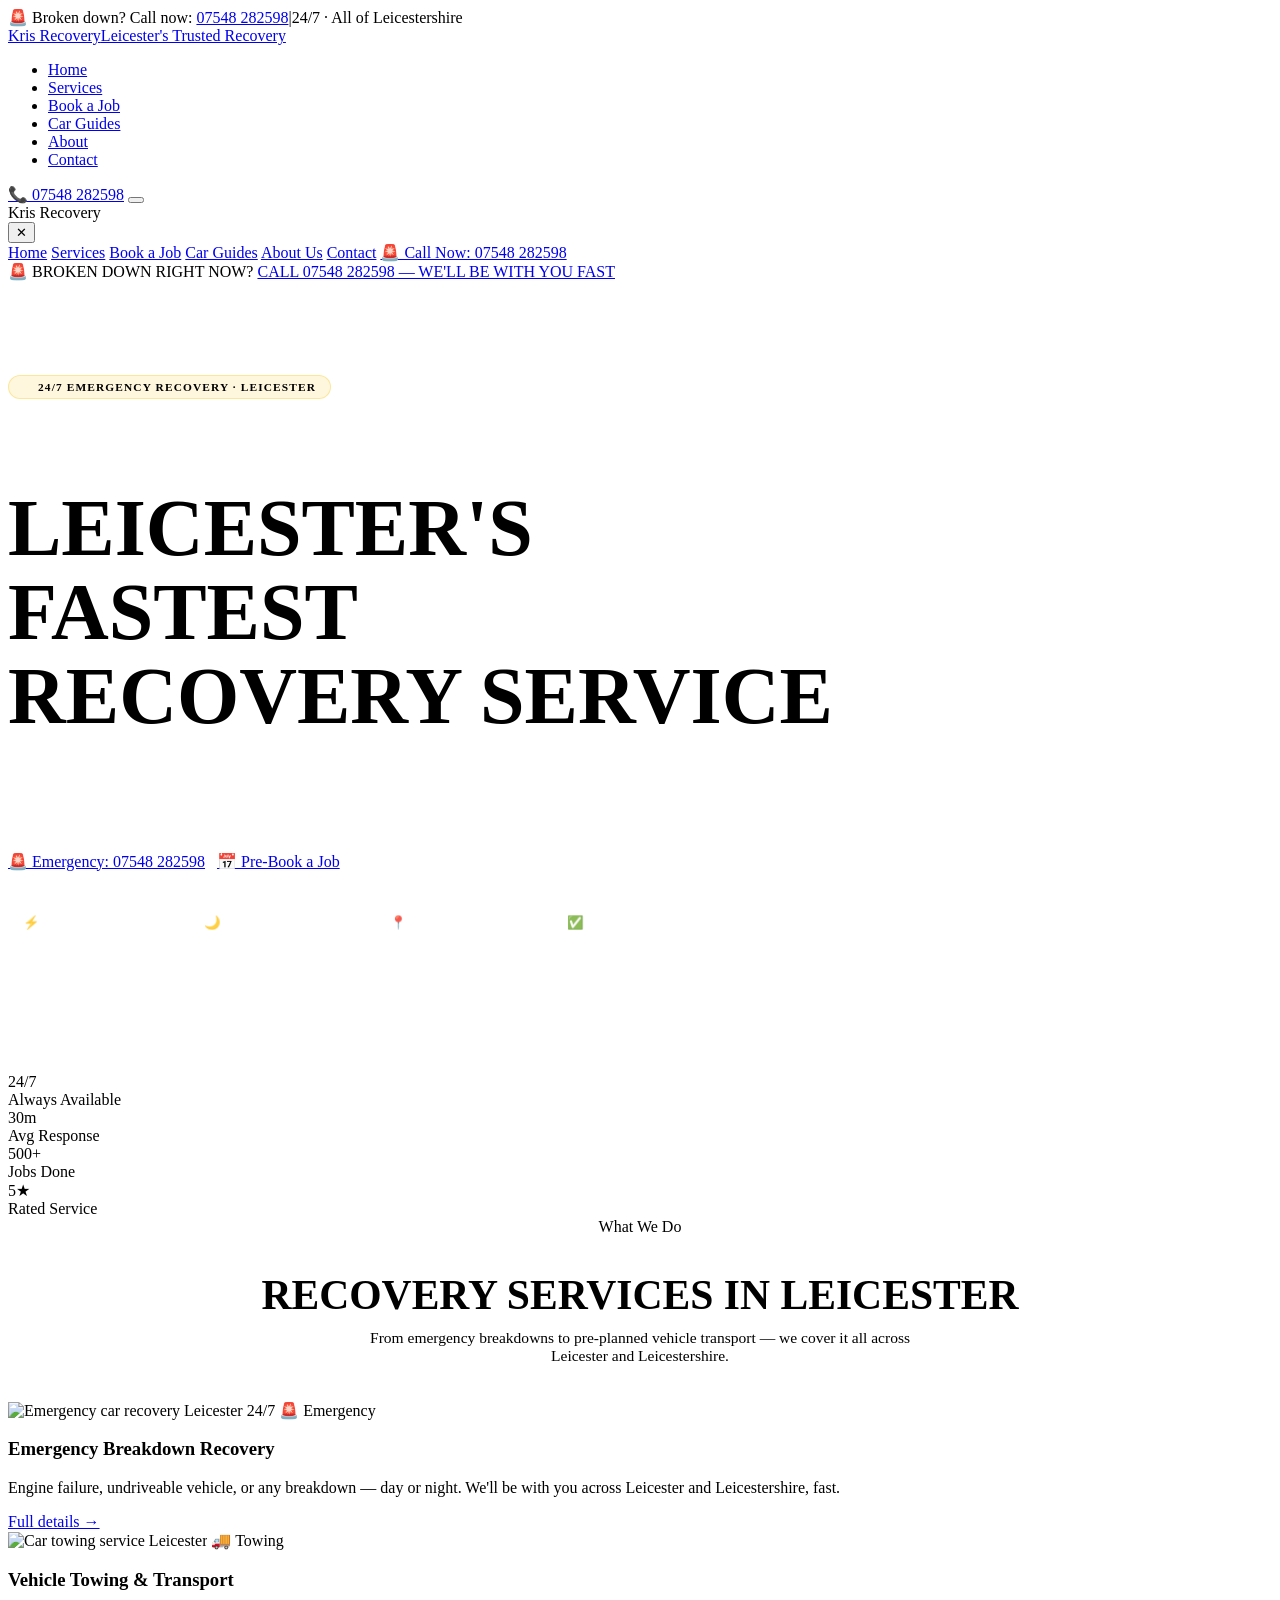
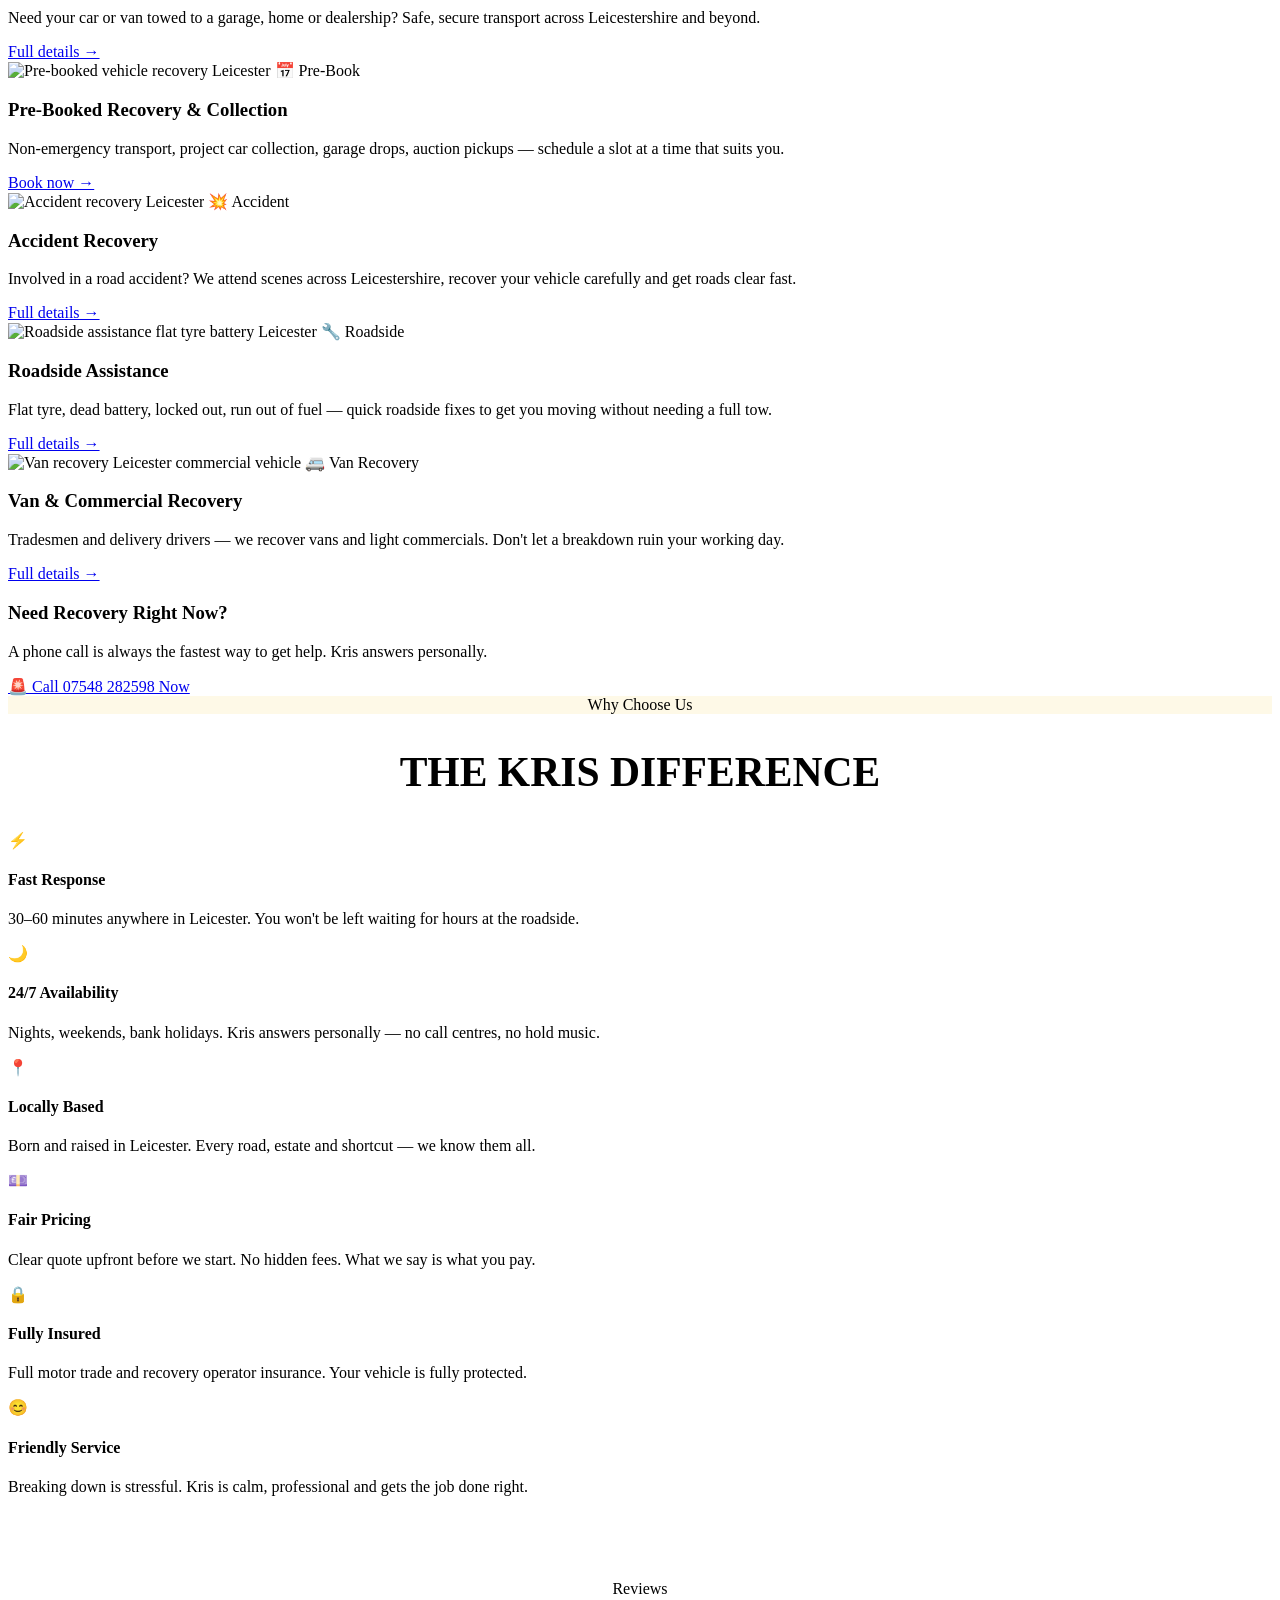
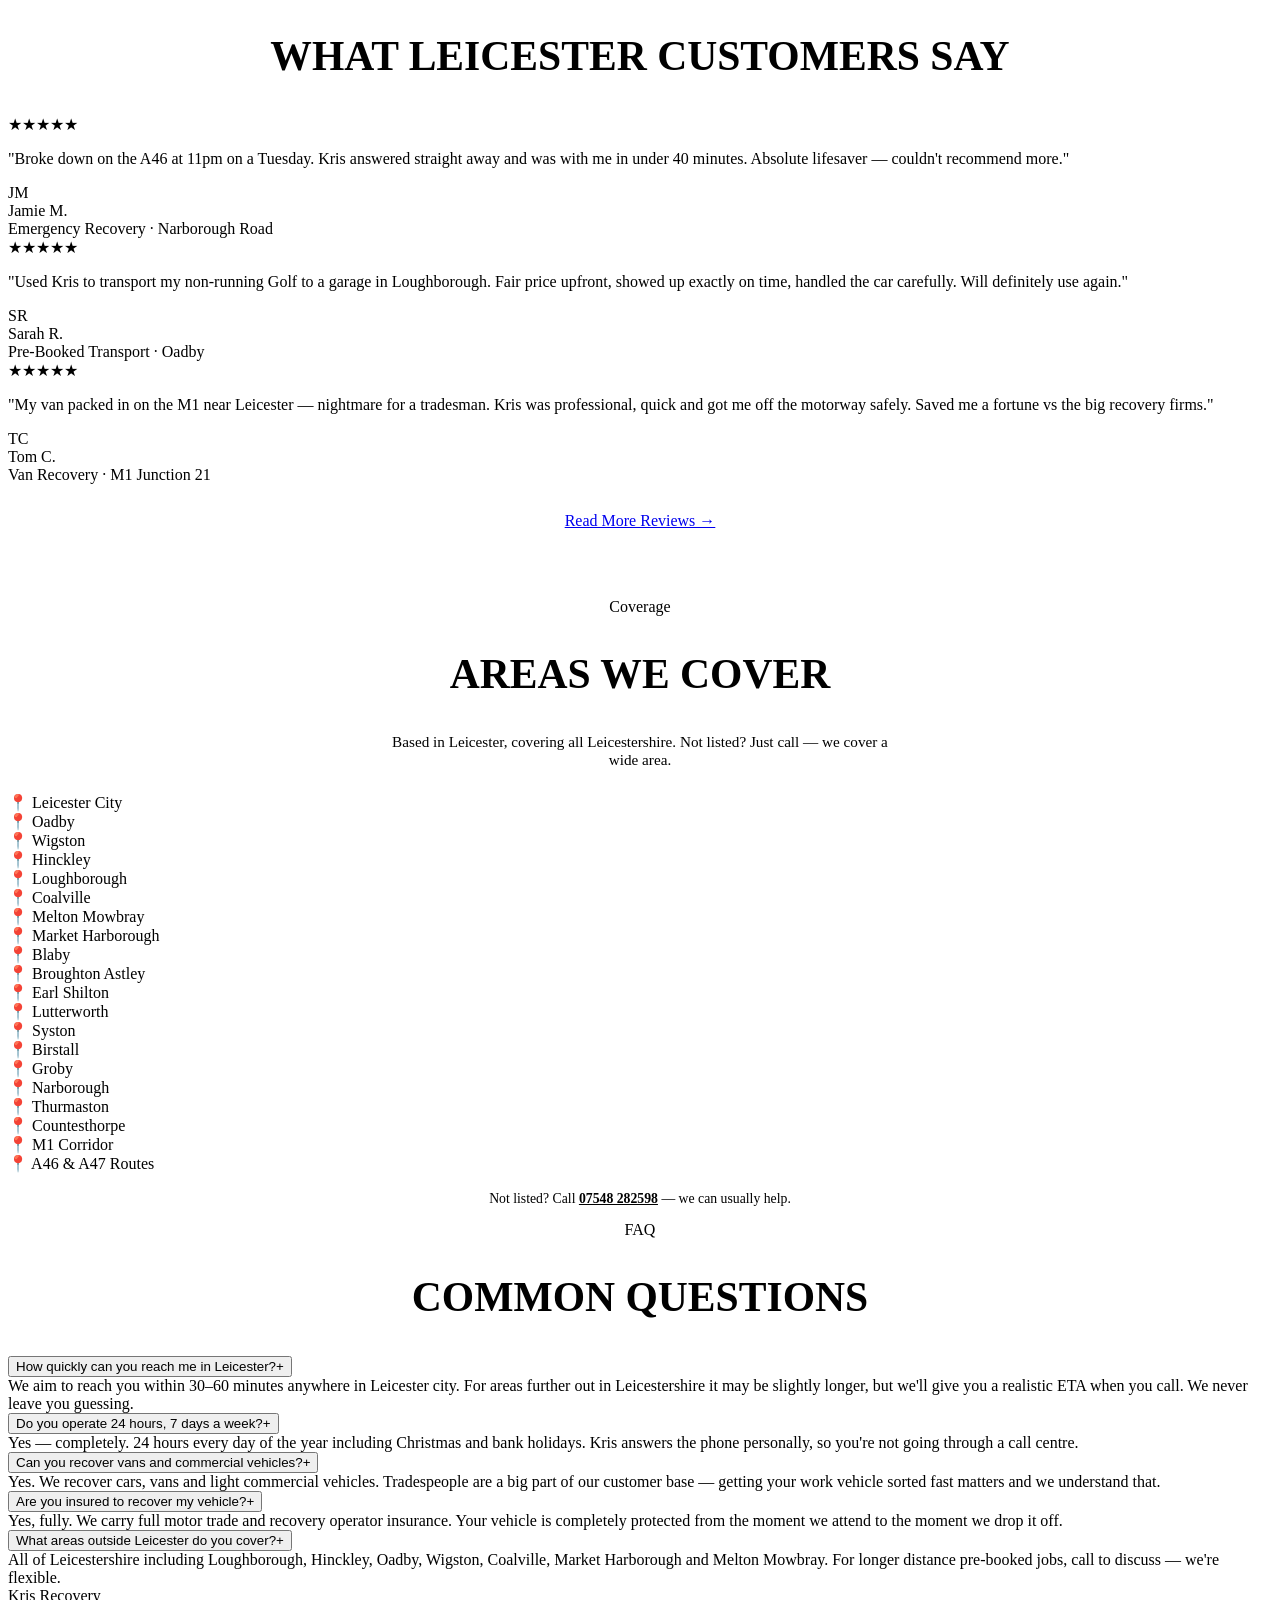
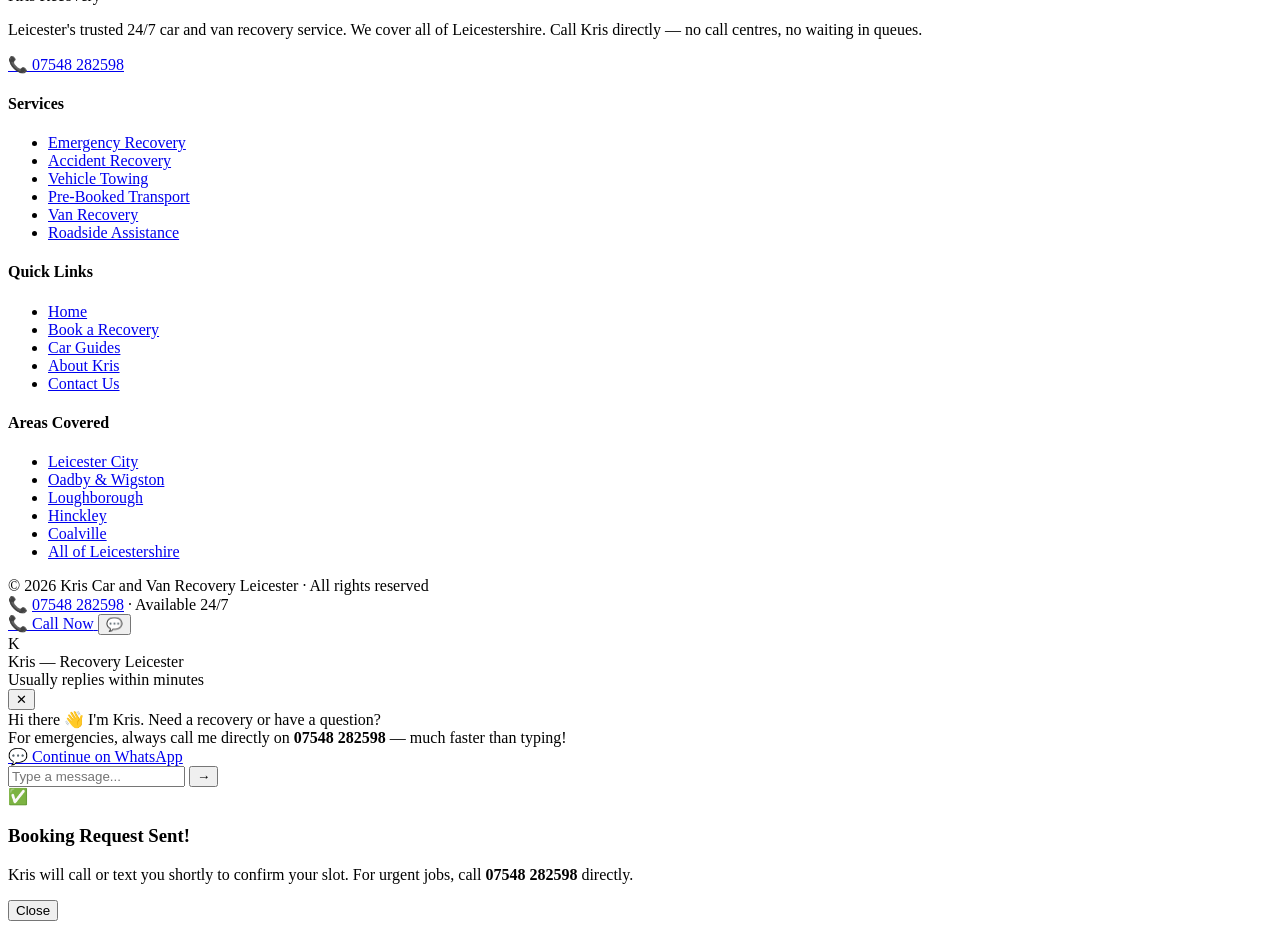
==== index.html @ b83d5dfd "Add files via upload" ====
<!DOCTYPE html>
<html lang="en">
<head>
<meta charset="UTF-8">
<meta name="viewport" content="width=device-width, initial-scale=1.0, viewport-fit=cover">
<meta name="theme-color" content="#0d1b2a">
<title>Car &amp; Van Recovery Leicester | 24/7 Breakdown &amp; Towing | Kris Recovery — 07548 282598</title>
<meta name="description" content="Kris Car &amp; Van Recovery Leicester — 24/7 emergency breakdown recovery, towing &amp; roadside assistance across Leicester and Leicestershire. Fast response. Call now: 07548 282598.">
<meta name="keywords" content="car recovery Leicester, van recovery Leicester, breakdown recovery Leicester, 24 hour recovery Leicester, towing Leicester, roadside assistance Leicester, emergency breakdown Leicester, vehicle recovery Leicestershire, accident recovery Leicester">
<meta name="robots" content="index, follow">
<link rel="canonical" href="https://www.krisrecovery.co.uk/">
<meta property="og:title" content="Kris Car &amp; Van Recovery Leicester | 24/7 Breakdown &amp; Towing">
<meta property="og:description" content="Broken down in Leicester? Call Kris — 07548 282598. Fast 24/7 recovery across all of Leicestershire.">
<meta property="og:type" content="website">
<meta property="og:url" content="https://www.krisrecovery.co.uk/">
<script type="application/ld+json">
{"@context":"https://schema.org","@type":"LocalBusiness","name":"Kris Car and Van Recovery Leicester","description":"24/7 car and van recovery, towing and breakdown assistance across Leicester and Leicestershire","telephone":"07548282598","url":"https://www.krisrecovery.co.uk","address":{"@type":"PostalAddress","addressLocality":"Leicester","addressRegion":"Leicestershire","addressCountry":"GB"},"geo":{"@type":"GeoCoordinates","latitude":"52.6369","longitude":"-1.1398"},"openingHours":"Mo-Su 00:00-24:00","areaServed":["Leicester","Leicestershire","Loughborough","Hinckley","Coalville","Melton Mowbray","Market Harborough","Oadby","Wigston"],"serviceType":["Car Recovery","Van Recovery","Towing","Breakdown Assistance","Accident Recovery","Roadside Assistance"]}
</script>
<script type="application/ld+json">
{"@context":"https://schema.org","@type":"FAQPage","mainEntity":[{"@type":"Question","name":"How quickly can you reach me in Leicester?","acceptedAnswer":{"@type":"Answer","text":"We aim to reach you within 30–60 minutes anywhere in Leicester city and surrounding Leicestershire. Response time depends on traffic and exact location."}},{"@type":"Question","name":"Do you operate 24 hours a day?","acceptedAnswer":{"@type":"Answer","text":"Yes — 24 hours a day, 7 days a week including bank holidays and Christmas."}},{"@type":"Question","name":"Can you recover vans and commercial vehicles?","acceptedAnswer":{"@type":"Answer","text":"Yes. We recover cars, vans and light commercial vehicles across Leicester and Leicestershire."}}]}
</script>
<link rel="preconnect" href="https://fonts.googleapis.com">
<link rel="preconnect" href="https://fonts.gstatic.com" crossorigin>
<link href="https://fonts.googleapis.com/css2?family=Barlow+Condensed:wght@400;600;700;800;900&family=Barlow:wght@400;500;600;700&display=swap" rel="stylesheet">
<link rel="stylesheet" href="css/style.css">
</head>
<body>

<!-- TOP BAR -->
<div class="topbar">🚨 Broken down? Call now: <a href="tel:07548282598">07548 282598</a><span class="sep">|</span>24/7 · All of Leicestershire</div>

<!-- NAV -->
<nav class="site-nav">
  <div class="nav-inner">
    <a href="index.html" class="nav-logo">Kris Recovery<span>Leicester's Trusted Recovery</span></a>
    <ul class="nav-links">
      <li><a href="index.html" class="active">Home</a></li>
      <li><a href="services.html">Services</a></li>
      <li><a href="booking.html">Book a Job</a></li>
      <li><a href="guides.html">Car Guides</a></li>
      <li><a href="about.html">About</a></li>
      <li><a href="contact.html">Contact</a></li>
    </ul>
    <a href="tel:07548282598" class="nav-phone">📞 07548 282598</a>
    <button class="hamburger" onclick="toggleMenu()" aria-label="Open menu"><span></span><span></span><span></span></button>
  </div>
</nav>

<!-- MOBILE NAV -->
<nav class="mobile-nav" id="mobileNav" aria-label="Mobile navigation">
  <div class="mobile-nav-top">
    <div class="mobile-nav-logo">Kris <span>Recovery</span></div>
    <button class="mobile-nav-close" onclick="toggleMenu()" aria-label="Close menu">✕</button>
  </div>
  <a href="index.html"   onclick="toggleMenu()">Home</a>
  <a href="services.html" onclick="toggleMenu()">Services</a>
  <a href="booking.html"  onclick="toggleMenu()">Book a Job</a>
  <a href="guides.html"   onclick="toggleMenu()">Car Guides</a>
  <a href="about.html"    onclick="toggleMenu()">About Us</a>
  <a href="contact.html"  onclick="toggleMenu()">Contact</a>
  <a href="tel:07548282598" class="mobile-call">🚨 Call Now: 07548 282598</a>
</nav>

<!-- EMERGENCY STRIP -->
<div class="emg-strip">🚨 BROKEN DOWN RIGHT NOW? <a href="tel:07548282598">CALL 07548 282598 — WE'LL BE WITH YOU FAST</a></div>

<!-- HERO -->
<section style="position:relative;background:var(--navy);color:var(--white);overflow:hidden;min-height:88vh;display:flex;align-items:center;padding:0">
  <div style="position:absolute;inset:0;background:url('https://images.unsplash.com/photo-1558618666-fcd25c85cd64?w=1400&q=80&auto=format&fit=crop') center/cover no-repeat;opacity:0.17"></div>
  <div style="position:absolute;bottom:-1px;left:0;right:0;height:72px;background:var(--white);clip-path:polygon(0 100%,100% 0,100% 100%)"></div>
  <div class="container" style="position:relative;z-index:2;padding-top:56px;padding-bottom:96px">
    <div style="display:inline-flex;align-items:center;gap:8px;background:rgba(245,197,24,0.14);border:1px solid rgba(245,197,24,0.35);color:var(--yellow);padding:5px 14px;border-radius:20px;font-size:0.71rem;font-weight:700;text-transform:uppercase;letter-spacing:0.1em;margin-bottom:20px">
      <span style="width:7px;height:7px;border-radius:50%;background:var(--yellow);animation:emg-pulse 1.8s infinite;display:inline-block"></span>
      24/7 Emergency Recovery · Leicester
    </div>
    <h1 style="font-size:clamp(2.6rem,7vw,5rem);font-weight:900;text-transform:uppercase;line-height:1.05;margin-bottom:14px">
      Leicester's<br><span style="color:var(--yellow)">Fastest</span><br>Recovery Service
    </h1>
    <p style="font-size:clamp(1rem,2vw,1.2rem);color:rgba(255,255,255,0.78);max-width:520px;margin-bottom:30px;line-height:1.68">Broken down? Accident? Flat tyre? We cover all of Leicester and Leicestershire 24 hours a day. Fast, reliable, locally trusted.</p>
    <div style="display:flex;gap:12px;flex-wrap:wrap;margin-bottom:36px">
      <a href="tel:07548282598" class="btn btn-emergency btn-xl">🚨 Emergency: 07548 282598</a>
      <a href="booking.html" class="btn btn-primary btn-lg">📅 Pre-Book a Job</a>
    </div>
    <div style="display:flex;gap:14px;flex-wrap:wrap">
      <div style="display:flex;align-items:center;gap:7px;background:rgba(255,255,255,0.08);border:1px solid rgba(255,255,255,0.14);border-radius:40px;padding:7px 14px;font-size:0.83rem;font-weight:600;color:rgba(255,255,255,0.88)">⚡ 30–60 Min Response</div>
      <div style="display:flex;align-items:center;gap:7px;background:rgba(255,255,255,0.08);border:1px solid rgba(255,255,255,0.14);border-radius:40px;padding:7px 14px;font-size:0.83rem;font-weight:600;color:rgba(255,255,255,0.88)">🌙 24/7 Including Nights</div>
      <div style="display:flex;align-items:center;gap:7px;background:rgba(255,255,255,0.08);border:1px solid rgba(255,255,255,0.14);border-radius:40px;padding:7px 14px;font-size:0.83rem;font-weight:600;color:rgba(255,255,255,0.88)">📍 All of Leicestershire</div>
      <div style="display:flex;align-items:center;gap:7px;background:rgba(255,255,255,0.08);border:1px solid rgba(255,255,255,0.14);border-radius:40px;padding:7px 14px;font-size:0.83rem;font-weight:600;color:rgba(255,255,255,0.88)">✅ Fully Insured</div>
    </div>
  </div>
</section>

<!-- STATS -->
<div class="stat-strip">
  <div class="stat-grid">
    <div class="stat-item"><div class="stat-num">24/7</div><div class="stat-lbl">Always Available</div></div>
    <div class="stat-item"><div class="stat-num">30m</div><div class="stat-lbl">Avg Response</div></div>
    <div class="stat-item"><div class="stat-num">500+</div><div class="stat-lbl">Jobs Done</div></div>
    <div class="stat-item"><div class="stat-num">5★</div><div class="stat-lbl">Rated Service</div></div>
  </div>
</div>

<!-- SERVICES OVERVIEW -->
<section>
  <div class="container">
    <div style="text-align:center;margin-bottom:36px">
      <div class="section-label">What We Do</div>
      <h2 style="font-size:clamp(1.8rem,3.5vw,2.6rem);font-weight:900;text-transform:uppercase;margin-bottom:10px">Recovery Services in Leicester</h2>
      <div class="section-divider center"></div>
      <p style="color:var(--text2);max-width:540px;margin:0 auto;font-size:0.97rem">From emergency breakdowns to pre-planned vehicle transport — we cover it all across Leicester and Leicestershire.</p>
    </div>
    <div class="svc-grid">
      <div class="svc-card">
        <div class="svc-img">
          <img src="https://images.unsplash.com/photo-1558618666-fcd25c85cd64?w=600&q=80&auto=format&fit=crop" alt="Emergency car recovery Leicester 24/7" loading="lazy">
          <span class="svc-badge badge-red">🚨 Emergency</span>
        </div>
        <div class="svc-body">
          <h3>Emergency Breakdown Recovery</h3>
          <p>Engine failure, undriveable vehicle, or any breakdown — day or night. We'll be with you across Leicester and Leicestershire, fast.</p>
          <a href="services.html" class="svc-link">Full details →</a>
        </div>
      </div>
      <div class="svc-card">
        <div class="svc-img">
          <img src="https://images.unsplash.com/photo-1449965408869-eaa3f722e40d?w=600&q=80&auto=format&fit=crop" alt="Car towing service Leicester" loading="lazy">
          <span class="svc-badge badge-navy">🚚 Towing</span>
        </div>
        <div class="svc-body">
          <h3>Vehicle Towing &amp; Transport</h3>
          <p>Need your car or van towed to a garage, home or dealership? Safe, secure transport across Leicestershire and beyond.</p>
          <a href="services.html" class="svc-link">Full details →</a>
        </div>
      </div>
      <div class="svc-card">
        <div class="svc-img">
          <img src="https://images.unsplash.com/photo-1492144534655-ae79c964c9d7?w=600&q=80&auto=format&fit=crop" alt="Pre-booked vehicle recovery Leicester" loading="lazy">
          <span class="svc-badge badge-grn">📅 Pre-Book</span>
        </div>
        <div class="svc-body">
          <h3>Pre-Booked Recovery &amp; Collection</h3>
          <p>Non-emergency transport, project car collection, garage drops, auction pickups — schedule a slot at a time that suits you.</p>
          <a href="booking.html" class="svc-link">Book now →</a>
        </div>
      </div>
      <div class="svc-card">
        <div class="svc-img">
          <img src="https://images.unsplash.com/photo-1580273916550-e323be2ae537?w=600&q=80&auto=format&fit=crop" alt="Accident recovery Leicester" loading="lazy">
          <span class="svc-badge badge-red">💥 Accident</span>
        </div>
        <div class="svc-body">
          <h3>Accident Recovery</h3>
          <p>Involved in a road accident? We attend scenes across Leicestershire, recover your vehicle carefully and get roads clear fast.</p>
          <a href="services.html" class="svc-link">Full details →</a>
        </div>
      </div>
      <div class="svc-card">
        <div class="svc-img">
          <img src="https://images.unsplash.com/photo-1615906655593-ad0386982a0f?w=600&q=80&auto=format&fit=crop" alt="Roadside assistance flat tyre battery Leicester" loading="lazy">
          <span class="svc-badge badge-navy">🔧 Roadside</span>
        </div>
        <div class="svc-body">
          <h3>Roadside Assistance</h3>
          <p>Flat tyre, dead battery, locked out, run out of fuel — quick roadside fixes to get you moving without needing a full tow.</p>
          <a href="services.html" class="svc-link">Full details →</a>
        </div>
      </div>
      <div class="svc-card">
        <div class="svc-img">
          <img src="https://images.unsplash.com/photo-1601584115197-04ecc0da31d7?w=600&q=80&auto=format&fit=crop" alt="Van recovery Leicester commercial vehicle" loading="lazy">
          <span class="svc-badge badge-navy">🚐 Van Recovery</span>
        </div>
        <div class="svc-body">
          <h3>Van &amp; Commercial Recovery</h3>
          <p>Tradesmen and delivery drivers — we recover vans and light commercials. Don't let a breakdown ruin your working day.</p>
          <a href="services.html" class="svc-link">Full details →</a>
        </div>
      </div>
    </div>
    <div class="highlight-box">
      <h3>Need Recovery Right Now?</h3>
      <p>A phone call is always the fastest way to get help. Kris answers personally.</p>
      <a href="tel:07548282598" class="btn btn-emergency btn-lg">🚨 Call 07548 282598 Now</a>
    </div>
  </div>
</section>

<!-- WHY CHOOSE -->
<section class="why-section">
  <div class="container">
    <div style="text-align:center;margin-bottom:8px">
      <div class="section-label" style="background:rgba(245,197,24,0.1);border-color:rgba(245,197,24,0.3);color:var(--yellow)">Why Choose Us</div>
      <h2 style="font-size:clamp(1.8rem,3.5vw,2.6rem);font-weight:900;text-transform:uppercase;color:var(--white)">The Kris Difference</h2>
      <div class="section-divider center"></div>
    </div>
    <div class="why-grid">
      <div class="why-item"><div class="why-icon">⚡</div><h4>Fast Response</h4><p>30–60 minutes anywhere in Leicester. You won't be left waiting for hours at the roadside.</p></div>
      <div class="why-item"><div class="why-icon">🌙</div><h4>24/7 Availability</h4><p>Nights, weekends, bank holidays. Kris answers personally — no call centres, no hold music.</p></div>
      <div class="why-item"><div class="why-icon">📍</div><h4>Locally Based</h4><p>Born and raised in Leicester. Every road, estate and shortcut — we know them all.</p></div>
      <div class="why-item"><div class="why-icon">💷</div><h4>Fair Pricing</h4><p>Clear quote upfront before we start. No hidden fees. What we say is what you pay.</p></div>
      <div class="why-item"><div class="why-icon">🔒</div><h4>Fully Insured</h4><p>Full motor trade and recovery operator insurance. Your vehicle is fully protected.</p></div>
      <div class="why-item"><div class="why-icon">😊</div><h4>Friendly Service</h4><p>Breaking down is stressful. Kris is calm, professional and gets the job done right.</p></div>
    </div>
  </div>
</section>

<!-- TESTIMONIALS -->
<section style="background:var(--off);padding:68px 0">
  <div class="container">
    <div style="text-align:center;margin-bottom:32px">
      <div class="section-label">Reviews</div>
      <h2 style="font-size:clamp(1.8rem,3.5vw,2.6rem);font-weight:900;text-transform:uppercase">What Leicester Customers Say</h2>
      <div class="section-divider center"></div>
    </div>
    <div class="testimonials-grid" style="--tcard-bg:#fff">
      <div class="tcard" style="background:var(--white);border-color:var(--border)"><div class="tcard-stars">★★★★★</div><p class="tcard-text" style="color:var(--text2)">"Broke down on the A46 at 11pm on a Tuesday. Kris answered straight away and was with me in under 40 minutes. Absolute lifesaver — couldn't recommend more."</p><div class="tcard-author"><div class="tcard-avatar">JM</div><div><div class="tcard-name" style="color:var(--navy)">Jamie M.</div><div class="tcard-meta">Emergency Recovery · Narborough Road</div></div></div></div>
      <div class="tcard" style="background:var(--white);border-color:var(--border)"><div class="tcard-stars">★★★★★</div><p class="tcard-text" style="color:var(--text2)">"Used Kris to transport my non-running Golf to a garage in Loughborough. Fair price upfront, showed up exactly on time, handled the car carefully. Will definitely use again."</p><div class="tcard-author"><div class="tcard-avatar">SR</div><div><div class="tcard-name" style="color:var(--navy)">Sarah R.</div><div class="tcard-meta">Pre-Booked Transport · Oadby</div></div></div></div>
      <div class="tcard" style="background:var(--white);border-color:var(--border)"><div class="tcard-stars">★★★★★</div><p class="tcard-text" style="color:var(--text2)">"My van packed in on the M1 near Leicester — nightmare for a tradesman. Kris was professional, quick and got me off the motorway safely. Saved me a fortune vs the big recovery firms."</p><div class="tcard-author"><div class="tcard-avatar">TC</div><div><div class="tcard-name" style="color:var(--navy)">Tom C.</div><div class="tcard-meta">Van Recovery · M1 Junction 21</div></div></div></div>
    </div>
    <div style="text-align:center;margin-top:28px"><a href="about.html" class="btn btn-dark">Read More Reviews →</a></div>
  </div>
</section>

<!-- AREAS -->
<section style="background:var(--off)">
  <div class="container">
    <div style="text-align:center;margin-bottom:8px">
      <div class="section-label">Coverage</div>
      <h2 style="font-size:clamp(1.8rem,3.5vw,2.6rem);font-weight:900;text-transform:uppercase">Areas We Cover</h2>
      <div class="section-divider center"></div>
      <p style="color:var(--text2);max-width:500px;margin:0 auto 24px;font-size:0.95rem">Based in Leicester, covering all Leicestershire. Not listed? Just call — we cover a wide area.</p>
    </div>
    <div class="areas-grid">
      <div class="area-tag">📍 Leicester City</div>
      <div class="area-tag">📍 Oadby</div>
      <div class="area-tag">📍 Wigston</div>
      <div class="area-tag">📍 Hinckley</div>
      <div class="area-tag">📍 Loughborough</div>
      <div class="area-tag">📍 Coalville</div>
      <div class="area-tag">📍 Melton Mowbray</div>
      <div class="area-tag">📍 Market Harborough</div>
      <div class="area-tag">📍 Blaby</div>
      <div class="area-tag">📍 Broughton Astley</div>
      <div class="area-tag">📍 Earl Shilton</div>
      <div class="area-tag">📍 Lutterworth</div>
      <div class="area-tag">📍 Syston</div>
      <div class="area-tag">📍 Birstall</div>
      <div class="area-tag">📍 Groby</div>
      <div class="area-tag">📍 Narborough</div>
      <div class="area-tag">📍 Thurmaston</div>
      <div class="area-tag">📍 Countesthorpe</div>
      <div class="area-tag">📍 M1 Corridor</div>
      <div class="area-tag">📍 A46 &amp; A47 Routes</div>
    </div>
    <p style="text-align:center;margin-top:18px;font-size:0.86rem;color:var(--text3)">Not listed? Call <a href="tel:07548282598" style="color:var(--navy);font-weight:700">07548 282598</a> — we can usually help.</p>
  </div>
</section>

<!-- FAQ -->
<section style="background:var(--white)">
  <div class="container">
    <div style="text-align:center">
      <div class="section-label">FAQ</div>
      <h2 style="font-size:clamp(1.8rem,3.5vw,2.6rem);font-weight:900;text-transform:uppercase">Common Questions</h2>
      <div class="section-divider center"></div>
    </div>
    <div class="faq-list">
      <div class="faq-item"><button class="faq-q" onclick="toggleFaq(this)">How quickly can you reach me in Leicester?<span class="faq-icon">+</span></button><div class="faq-a">We aim to reach you within 30–60 minutes anywhere in Leicester city. For areas further out in Leicestershire it may be slightly longer, but we'll give you a realistic ETA when you call. We never leave you guessing.</div></div>
      <div class="faq-item"><button class="faq-q" onclick="toggleFaq(this)">Do you operate 24 hours, 7 days a week?<span class="faq-icon">+</span></button><div class="faq-a">Yes — completely. 24 hours every day of the year including Christmas and bank holidays. Kris answers the phone personally, so you're not going through a call centre.</div></div>
      <div class="faq-item"><button class="faq-q" onclick="toggleFaq(this)">Can you recover vans and commercial vehicles?<span class="faq-icon">+</span></button><div class="faq-a">Yes. We recover cars, vans and light commercial vehicles. Tradespeople are a big part of our customer base — getting your work vehicle sorted fast matters and we understand that.</div></div>
      <div class="faq-item"><button class="faq-q" onclick="toggleFaq(this)">Are you insured to recover my vehicle?<span class="faq-icon">+</span></button><div class="faq-a">Yes, fully. We carry full motor trade and recovery operator insurance. Your vehicle is completely protected from the moment we attend to the moment we drop it off.</div></div>
      <div class="faq-item"><button class="faq-q" onclick="toggleFaq(this)">What areas outside Leicester do you cover?<span class="faq-icon">+</span></button><div class="faq-a">All of Leicestershire including Loughborough, Hinckley, Oadby, Wigston, Coalville, Market Harborough and Melton Mowbray. For longer distance pre-booked jobs, call to discuss — we're flexible.</div></div>
    </div>
  </div>
</section>

<!-- FOOTER -->
<footer class="site-footer">
  <div class="container">
    <div class="footer-grid">
      <div class="footer-brand">
        <div class="footer-logo-txt">Kris <span>Recovery</span></div>
        <p>Leicester's trusted 24/7 car and van recovery service. We cover all of Leicestershire. Call Kris directly — no call centres, no waiting in queues.</p>
        <a href="tel:07548282598" class="footer-phone-link">📞 07548 282598</a>
      </div>
      <div class="footer-col"><h4>Services</h4><ul><li><a href="services.html">Emergency Recovery</a></li><li><a href="services.html">Accident Recovery</a></li><li><a href="services.html">Vehicle Towing</a></li><li><a href="services.html">Pre-Booked Transport</a></li><li><a href="services.html">Van Recovery</a></li><li><a href="services.html">Roadside Assistance</a></li></ul></div>
      <div class="footer-col"><h4>Quick Links</h4><ul><li><a href="index.html">Home</a></li><li><a href="booking.html">Book a Recovery</a></li><li><a href="guides.html">Car Guides</a></li><li><a href="about.html">About Kris</a></li><li><a href="contact.html">Contact Us</a></li></ul></div>
      <div class="footer-col"><h4>Areas Covered</h4><ul><li><a href="index.html">Leicester City</a></li><li><a href="index.html">Oadby &amp; Wigston</a></li><li><a href="index.html">Loughborough</a></li><li><a href="index.html">Hinckley</a></li><li><a href="index.html">Coalville</a></li><li><a href="index.html">All of Leicestershire</a></li></ul></div>
    </div>
    <div class="footer-bottom">
      <div>© 2026 Kris Car and Van Recovery Leicester · All rights reserved</div>
      <div>📞 <a href="tel:07548282598">07548 282598</a> · Available 24/7</div>
    </div>
  </div>
</footer>

<!-- FLOATING CALL -->
<a href="tel:07548282598" class="float-call" aria-label="Call Kris Recovery now">
  📞 <span class="fl-label">Call Now</span>
</a>

<!-- CHAT FAB -->
<button class="chat-fab" onclick="toggleChat()" aria-label="Open chat">
  💬
  <span class="chat-fab-badge" id="chatBadge"></span>
</button>

<!-- CHAT WINDOW -->
<div class="chat-window" id="chatWindow" role="dialog" aria-label="Live chat">
  <div class="chat-head">
    <div class="chat-av">K</div>
    <div class="chat-head-info">
      <div class="chat-hn">Kris — Recovery Leicester</div>
      <div class="chat-hs">Usually replies within minutes</div>
    </div>
    <button class="chat-close" onclick="toggleChat()" aria-label="Close chat">✕</button>
  </div>
  <div class="chat-msgs" id="chatMsgs">
    <div class="cmsg bot">Hi there 👋 I'm Kris. Need a recovery or have a question?</div>
    <div class="cmsg bot">For emergencies, always call me directly on <strong>07548 282598</strong> — much faster than typing!</div>
  </div>
  <a href="https://wa.me/447548282598" target="_blank" rel="noopener" class="chat-wa">💬 Continue on WhatsApp</a>
  <div class="chat-inp-wrap">
    <input type="text" class="chat-inp" id="chatInput" placeholder="Type a message..." aria-label="Chat message">
    <button class="chat-send" onclick="sendChat()" aria-label="Send message">→</button>
  </div>
</div>

<!-- BOOKING CONFIRM MODAL -->
<div class="modal-overlay" id="bookingModal" role="dialog">
  <div class="modal-box">
    <div class="modal-ico">✅</div>
    <h3>Booking Request Sent!</h3>
    <p>Kris will call or text you shortly to confirm your slot. For urgent jobs, call <strong>07548 282598</strong> directly.</p>
    <button class="modal-close" onclick="closeModal('bookingModal')">Close</button>
  </div>
</div>

<script src="js/main.js"></script>
</body>
</html>
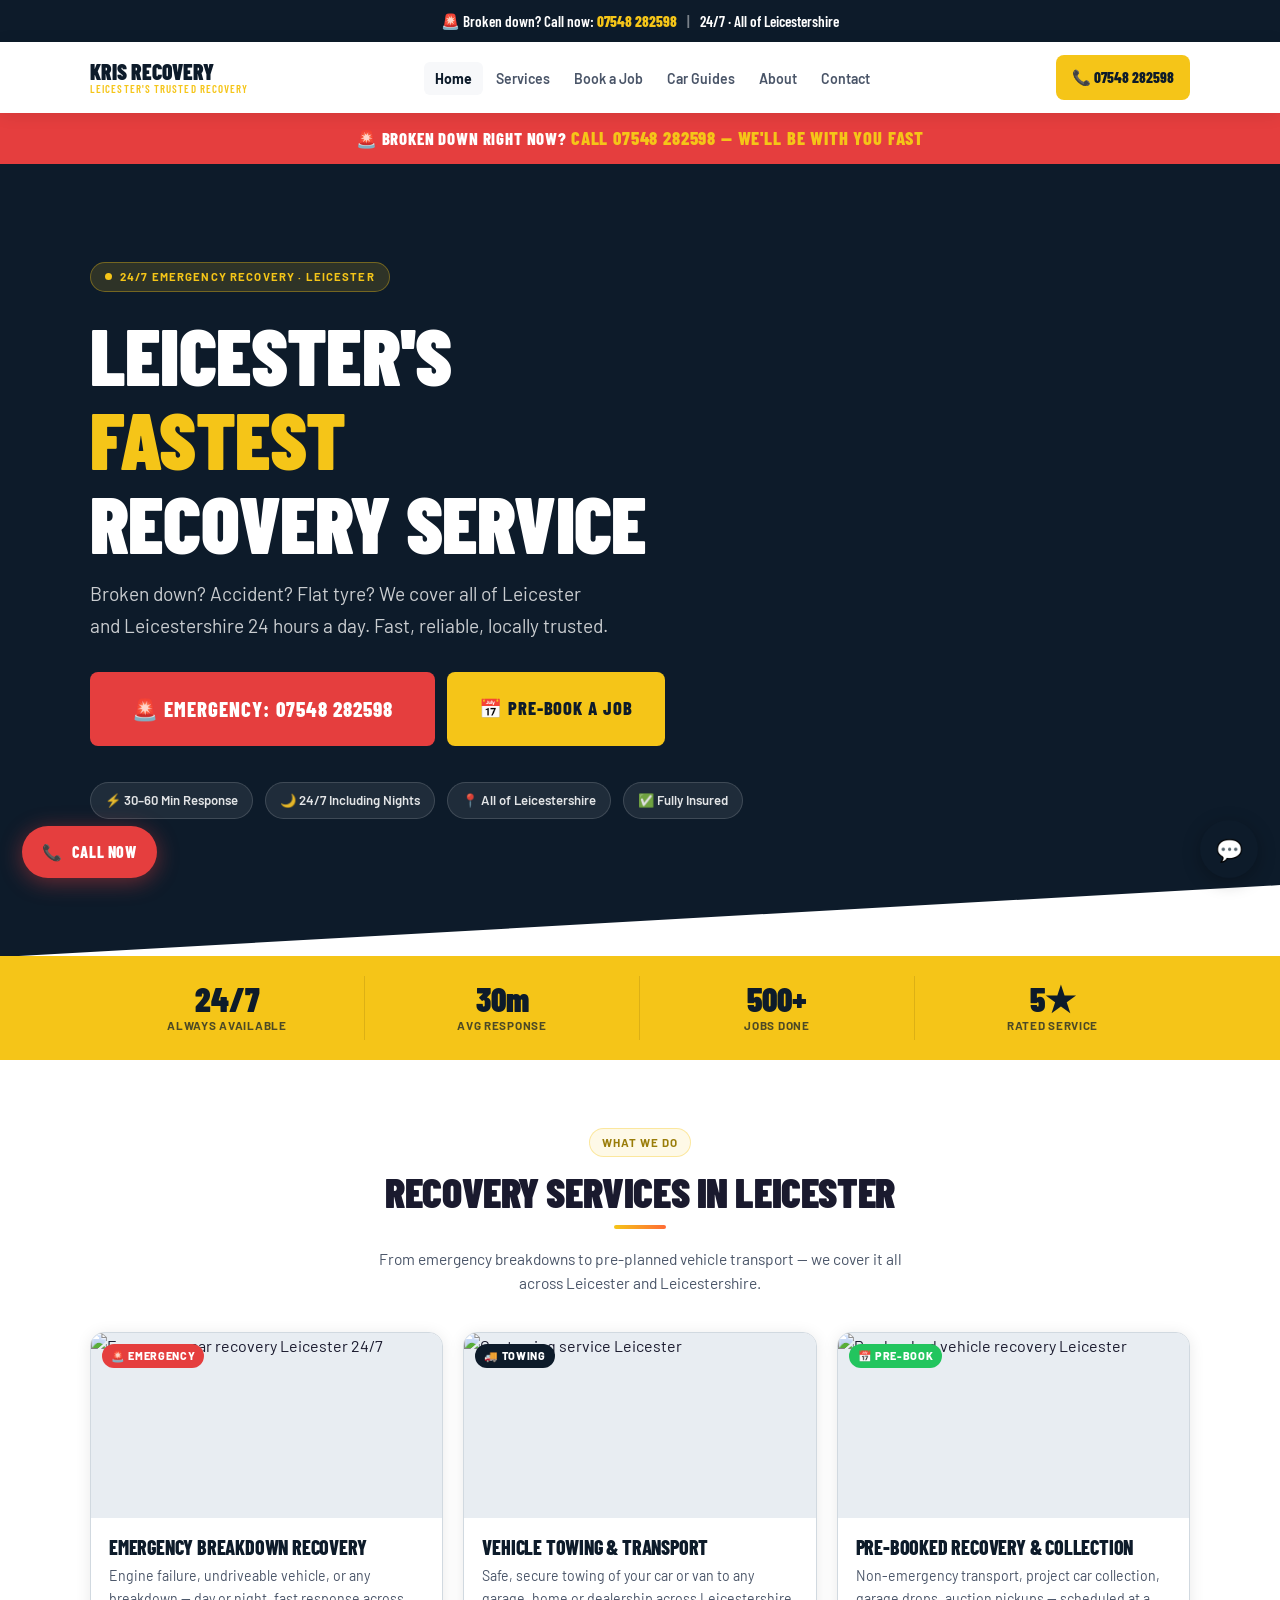
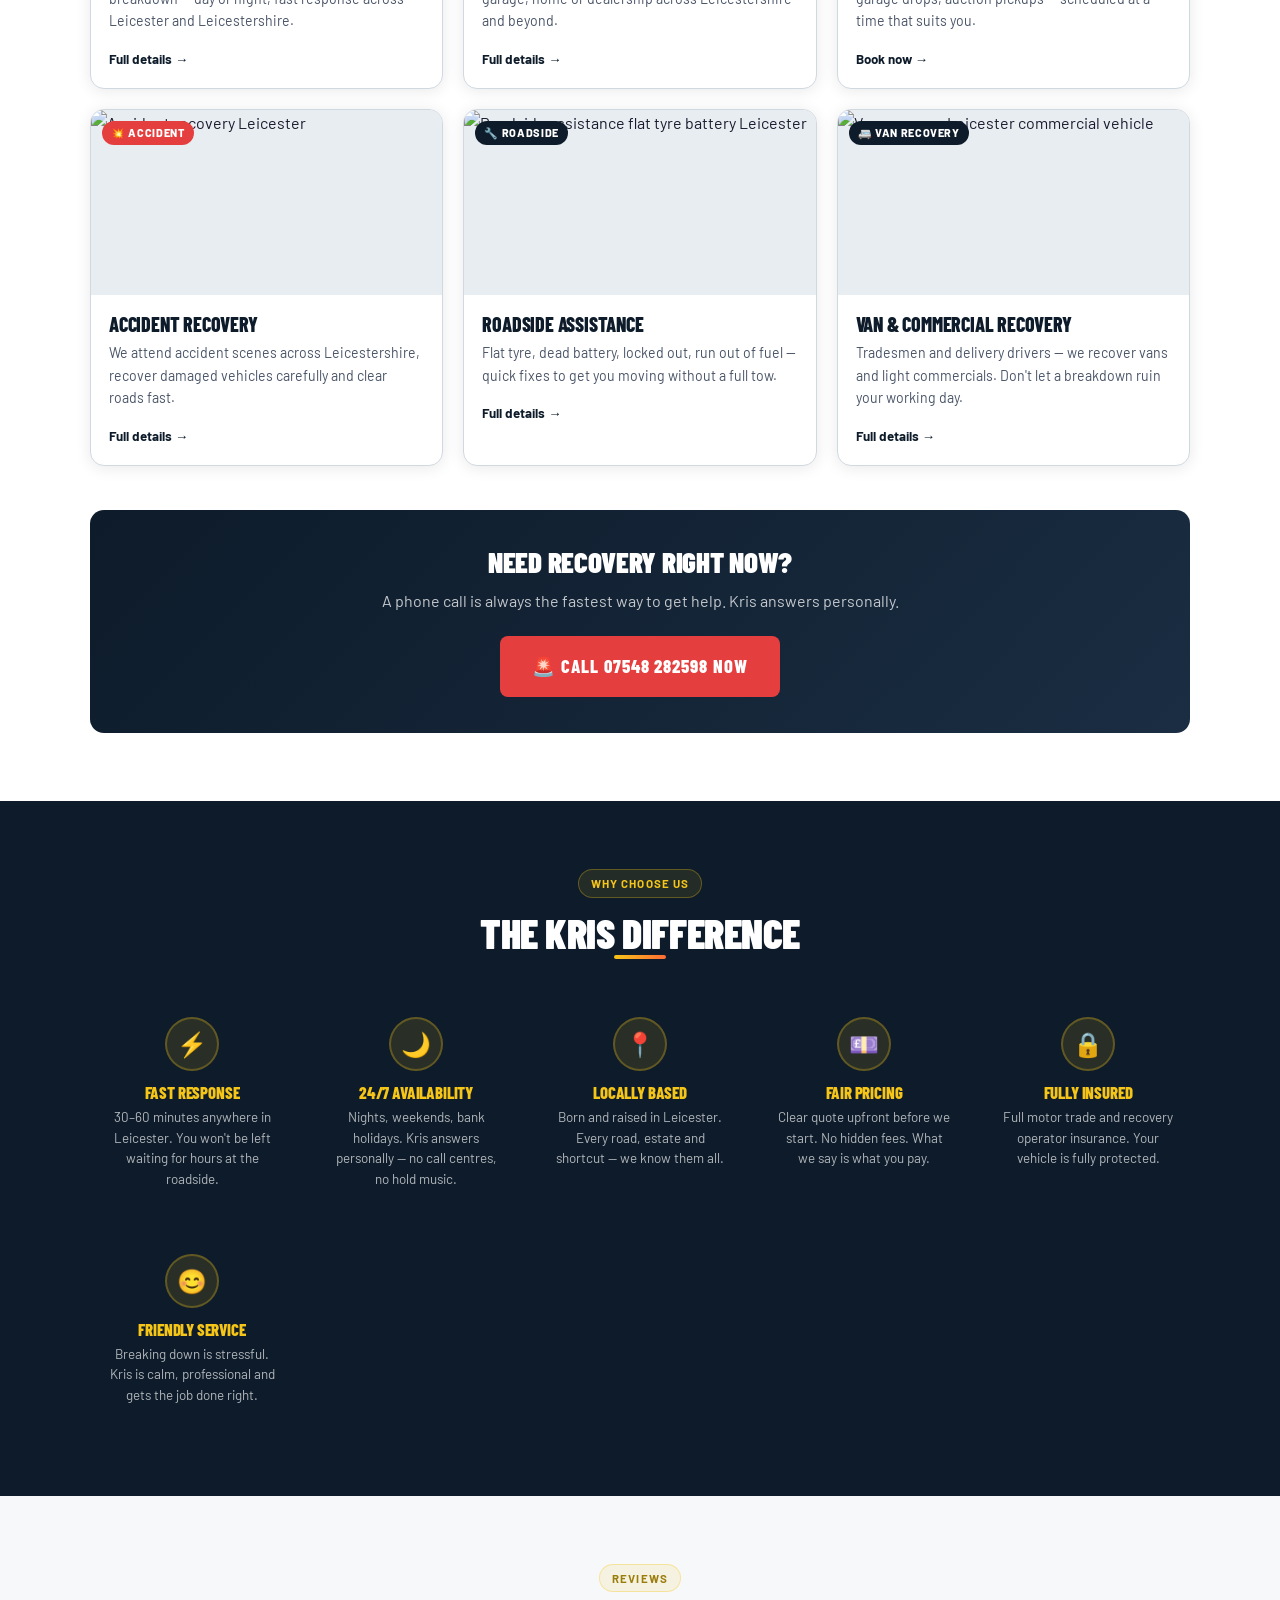
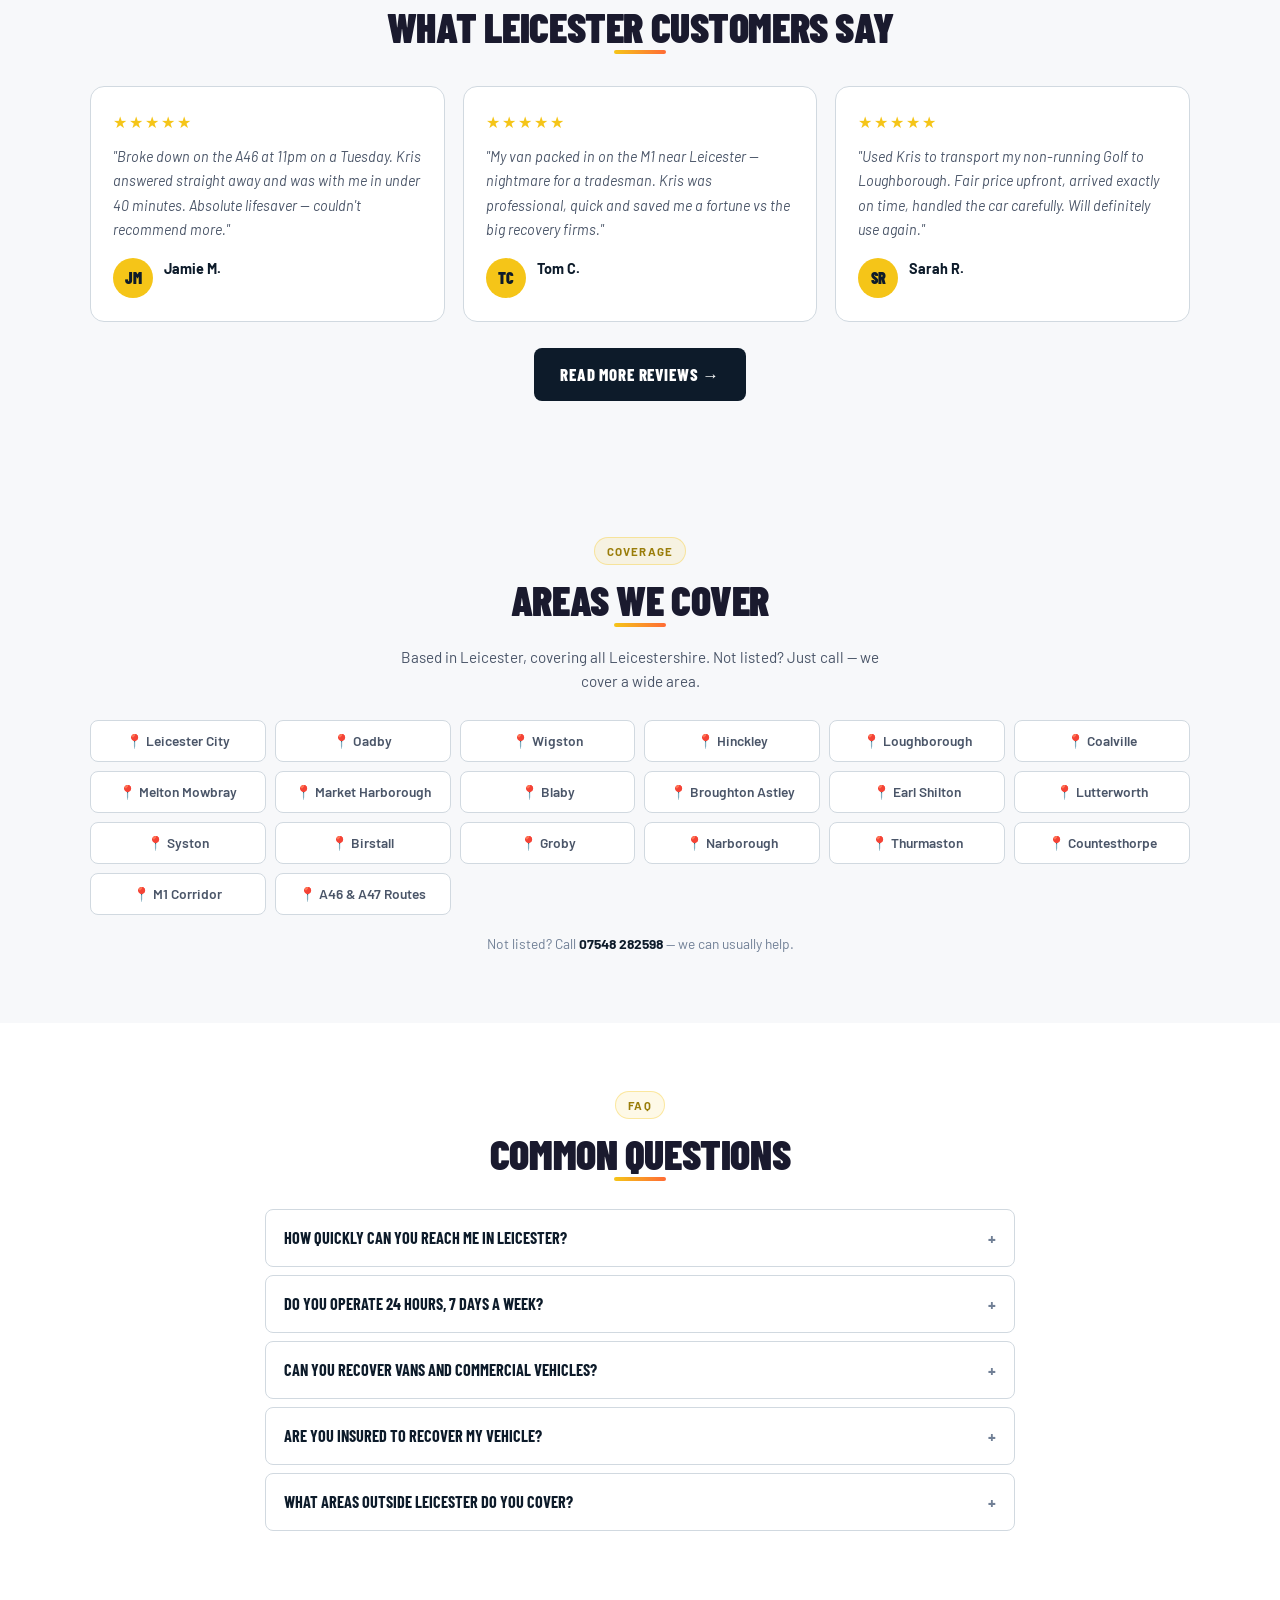
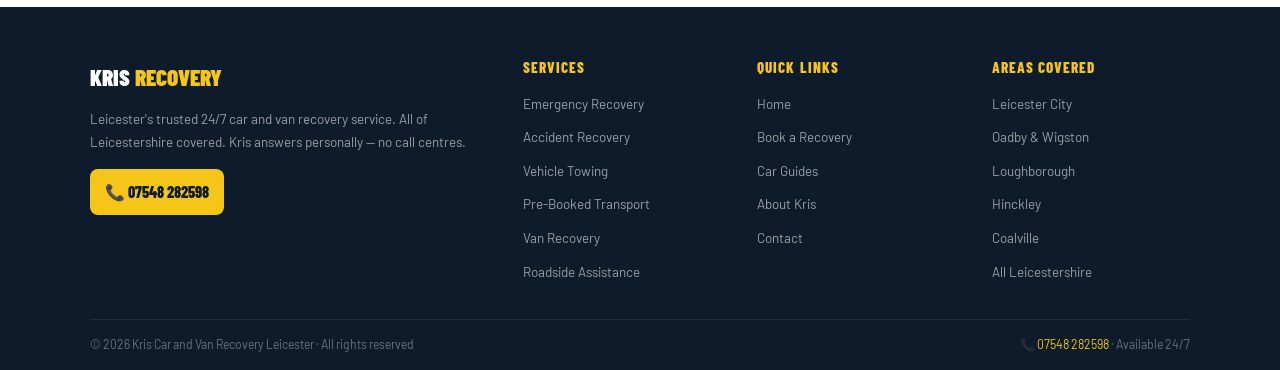
==== commit 3c608347: "Add files via upload" ====
--- a/index.html
+++ b/index.html
@@ -6,7 +6,7 @@
 <meta name="theme-color" content="#0d1b2a">
 <title>Car &amp; Van Recovery Leicester | 24/7 Breakdown &amp; Towing | Kris Recovery — 07548 282598</title>
 <meta name="description" content="Kris Car &amp; Van Recovery Leicester — 24/7 emergency breakdown recovery, towing &amp; roadside assistance across Leicester and Leicestershire. Fast response. Call now: 07548 282598.">
-<meta name="keywords" content="car recovery Leicester, van recovery Leicester, breakdown recovery Leicester, 24 hour recovery Leicester, towing Leicester, roadside assistance Leicester, emergency breakdown Leicester, vehicle recovery Leicestershire, accident recovery Leicester">
+<meta name="keywords" content="car recovery Leicester, van recovery Leicester, breakdown recovery Leicester, 24 hour recovery Leicester, towing Leicester, roadside assistance Leicester, emergency breakdown Leicester, vehicle recovery Leicestershire, accident recovery Leicester, car breakdown Leicester, recovery truck Leicester">
 <meta name="robots" content="index, follow">
 <link rel="canonical" href="https://www.krisrecovery.co.uk/">
 <meta property="og:title" content="Kris Car &amp; Van Recovery Leicester | 24/7 Breakdown &amp; Towing">
@@ -14,22 +14,20 @@
 <meta property="og:type" content="website">
 <meta property="og:url" content="https://www.krisrecovery.co.uk/">
 <script type="application/ld+json">
-{"@context":"https://schema.org","@type":"LocalBusiness","name":"Kris Car and Van Recovery Leicester","description":"24/7 car and van recovery, towing and breakdown assistance across Leicester and Leicestershire","telephone":"07548282598","url":"https://www.krisrecovery.co.uk","address":{"@type":"PostalAddress","addressLocality":"Leicester","addressRegion":"Leicestershire","addressCountry":"GB"},"geo":{"@type":"GeoCoordinates","latitude":"52.6369","longitude":"-1.1398"},"openingHours":"Mo-Su 00:00-24:00","areaServed":["Leicester","Leicestershire","Loughborough","Hinckley","Coalville","Melton Mowbray","Market Harborough","Oadby","Wigston"],"serviceType":["Car Recovery","Van Recovery","Towing","Breakdown Assistance","Accident Recovery","Roadside Assistance"]}
+{"@context":"https://schema.org","@type":"LocalBusiness","name":"Kris Car and Van Recovery Leicester","description":"24/7 car and van recovery, towing and breakdown assistance across Leicester and Leicestershire","telephone":"07548282598","url":"https://www.krisrecovery.co.uk","address":{"@type":"PostalAddress","addressLocality":"Leicester","addressRegion":"Leicestershire","addressCountry":"GB"},"geo":{"@type":"GeoCoordinates","latitude":"52.6369","longitude":"-1.1398"},"openingHours":"Mo-Su 00:00-24:00","areaServed":["Leicester","Leicestershire","Loughborough","Hinckley","Coalville","Melton Mowbray","Market Harborough","Oadby","Wigston"],"serviceType":["Car Recovery","Van Recovery","Towing","Breakdown Assistance","Accident Recovery","Roadside Assistance"],"priceRange":"££"}
 </script>
 <script type="application/ld+json">
-{"@context":"https://schema.org","@type":"FAQPage","mainEntity":[{"@type":"Question","name":"How quickly can you reach me in Leicester?","acceptedAnswer":{"@type":"Answer","text":"We aim to reach you within 30–60 minutes anywhere in Leicester city and surrounding Leicestershire. Response time depends on traffic and exact location."}},{"@type":"Question","name":"Do you operate 24 hours a day?","acceptedAnswer":{"@type":"Answer","text":"Yes — 24 hours a day, 7 days a week including bank holidays and Christmas."}},{"@type":"Question","name":"Can you recover vans and commercial vehicles?","acceptedAnswer":{"@type":"Answer","text":"Yes. We recover cars, vans and light commercial vehicles across Leicester and Leicestershire."}}]}
+{"@context":"https://schema.org","@type":"FAQPage","mainEntity":[{"@type":"Question","name":"How quickly can you reach me in Leicester?","acceptedAnswer":{"@type":"Answer","text":"We aim to reach you within 30–60 minutes anywhere in Leicester city and surrounding Leicestershire."}},{"@type":"Question","name":"Do you operate 24 hours a day?","acceptedAnswer":{"@type":"Answer","text":"Yes — 24 hours a day, 7 days a week including bank holidays and Christmas."}},{"@type":"Question","name":"Can you recover vans and commercial vehicles?","acceptedAnswer":{"@type":"Answer","text":"Yes. We recover cars, vans and light commercial vehicles across Leicester and Leicestershire."}}]}
 </script>
 <link rel="preconnect" href="https://fonts.googleapis.com">
 <link rel="preconnect" href="https://fonts.gstatic.com" crossorigin>
 <link href="https://fonts.googleapis.com/css2?family=Barlow+Condensed:wght@400;600;700;800;900&family=Barlow:wght@400;500;600;700&display=swap" rel="stylesheet">
-<link rel="stylesheet" href="css/style.css">
+<link rel="stylesheet" href="style.css">
 </head>
 <body>
 
-<!-- TOP BAR -->
 <div class="topbar">🚨 Broken down? Call now: <a href="tel:07548282598">07548 282598</a><span class="sep">|</span>24/7 · All of Leicestershire</div>
 
-<!-- NAV -->
 <nav class="site-nav">
   <div class="nav-inner">
     <a href="index.html" class="nav-logo">Kris Recovery<span>Leicester's Trusted Recovery</span></a>
@@ -46,46 +44,42 @@
   </div>
 </nav>
 
-<!-- MOBILE NAV -->
-<nav class="mobile-nav" id="mobileNav" aria-label="Mobile navigation">
+<nav class="mobile-nav" id="mobileNav">
   <div class="mobile-nav-top">
     <div class="mobile-nav-logo">Kris <span>Recovery</span></div>
-    <button class="mobile-nav-close" onclick="toggleMenu()" aria-label="Close menu">✕</button>
-  </div>
-  <a href="index.html"   onclick="toggleMenu()">Home</a>
+    <button class="mobile-nav-close" onclick="toggleMenu()">✕</button>
+  </div>
+  <a href="index.html" onclick="toggleMenu()">Home</a>
   <a href="services.html" onclick="toggleMenu()">Services</a>
-  <a href="booking.html"  onclick="toggleMenu()">Book a Job</a>
-  <a href="guides.html"   onclick="toggleMenu()">Car Guides</a>
-  <a href="about.html"    onclick="toggleMenu()">About Us</a>
-  <a href="contact.html"  onclick="toggleMenu()">Contact</a>
+  <a href="booking.html" onclick="toggleMenu()">Book a Job</a>
+  <a href="guides.html" onclick="toggleMenu()">Car Guides</a>
+  <a href="about.html" onclick="toggleMenu()">About Us</a>
+  <a href="contact.html" onclick="toggleMenu()">Contact</a>
   <a href="tel:07548282598" class="mobile-call">🚨 Call Now: 07548 282598</a>
 </nav>
 
-<!-- EMERGENCY STRIP -->
 <div class="emg-strip">🚨 BROKEN DOWN RIGHT NOW? <a href="tel:07548282598">CALL 07548 282598 — WE'LL BE WITH YOU FAST</a></div>
 
 <!-- HERO -->
 <section style="position:relative;background:var(--navy);color:var(--white);overflow:hidden;min-height:88vh;display:flex;align-items:center;padding:0">
   <div style="position:absolute;inset:0;background:url('https://images.unsplash.com/photo-1558618666-fcd25c85cd64?w=1400&q=80&auto=format&fit=crop') center/cover no-repeat;opacity:0.17"></div>
   <div style="position:absolute;bottom:-1px;left:0;right:0;height:72px;background:var(--white);clip-path:polygon(0 100%,100% 0,100% 100%)"></div>
-  <div class="container" style="position:relative;z-index:2;padding-top:56px;padding-bottom:96px">
+  <div class="container" style="position:relative;z-index:2;padding-top:56px;padding-bottom:96px;width:100%">
     <div style="display:inline-flex;align-items:center;gap:8px;background:rgba(245,197,24,0.14);border:1px solid rgba(245,197,24,0.35);color:var(--yellow);padding:5px 14px;border-radius:20px;font-size:0.71rem;font-weight:700;text-transform:uppercase;letter-spacing:0.1em;margin-bottom:20px">
       <span style="width:7px;height:7px;border-radius:50%;background:var(--yellow);animation:emg-pulse 1.8s infinite;display:inline-block"></span>
       24/7 Emergency Recovery · Leicester
     </div>
-    <h1 style="font-size:clamp(2.6rem,7vw,5rem);font-weight:900;text-transform:uppercase;line-height:1.05;margin-bottom:14px">
-      Leicester's<br><span style="color:var(--yellow)">Fastest</span><br>Recovery Service
-    </h1>
+    <h1 style="font-size:clamp(2.6rem,7vw,5rem);font-weight:900;text-transform:uppercase;line-height:1.05;margin-bottom:14px;font-family:'Barlow Condensed',sans-serif">Leicester's<br><span style="color:var(--yellow)">Fastest</span><br>Recovery Service</h1>
     <p style="font-size:clamp(1rem,2vw,1.2rem);color:rgba(255,255,255,0.78);max-width:520px;margin-bottom:30px;line-height:1.68">Broken down? Accident? Flat tyre? We cover all of Leicester and Leicestershire 24 hours a day. Fast, reliable, locally trusted.</p>
     <div style="display:flex;gap:12px;flex-wrap:wrap;margin-bottom:36px">
       <a href="tel:07548282598" class="btn btn-emergency btn-xl">🚨 Emergency: 07548 282598</a>
       <a href="booking.html" class="btn btn-primary btn-lg">📅 Pre-Book a Job</a>
     </div>
-    <div style="display:flex;gap:14px;flex-wrap:wrap">
-      <div style="display:flex;align-items:center;gap:7px;background:rgba(255,255,255,0.08);border:1px solid rgba(255,255,255,0.14);border-radius:40px;padding:7px 14px;font-size:0.83rem;font-weight:600;color:rgba(255,255,255,0.88)">⚡ 30–60 Min Response</div>
-      <div style="display:flex;align-items:center;gap:7px;background:rgba(255,255,255,0.08);border:1px solid rgba(255,255,255,0.14);border-radius:40px;padding:7px 14px;font-size:0.83rem;font-weight:600;color:rgba(255,255,255,0.88)">🌙 24/7 Including Nights</div>
-      <div style="display:flex;align-items:center;gap:7px;background:rgba(255,255,255,0.08);border:1px solid rgba(255,255,255,0.14);border-radius:40px;padding:7px 14px;font-size:0.83rem;font-weight:600;color:rgba(255,255,255,0.88)">📍 All of Leicestershire</div>
-      <div style="display:flex;align-items:center;gap:7px;background:rgba(255,255,255,0.08);border:1px solid rgba(255,255,255,0.14);border-radius:40px;padding:7px 14px;font-size:0.83rem;font-weight:600;color:rgba(255,255,255,0.88)">✅ Fully Insured</div>
+    <div style="display:flex;gap:12px;flex-wrap:wrap">
+      <div style="display:flex;align-items:center;gap:7px;background:rgba(255,255,255,0.08);border:1px solid rgba(255,255,255,0.14);border-radius:40px;padding:7px 14px;font-size:0.82rem;font-weight:600;color:rgba(255,255,255,0.88)">⚡ 30–60 Min Response</div>
+      <div style="display:flex;align-items:center;gap:7px;background:rgba(255,255,255,0.08);border:1px solid rgba(255,255,255,0.14);border-radius:40px;padding:7px 14px;font-size:0.82rem;font-weight:600;color:rgba(255,255,255,0.88)">🌙 24/7 Including Nights</div>
+      <div style="display:flex;align-items:center;gap:7px;background:rgba(255,255,255,0.08);border:1px solid rgba(255,255,255,0.14);border-radius:40px;padding:7px 14px;font-size:0.82rem;font-weight:600;color:rgba(255,255,255,0.88)">📍 All of Leicestershire</div>
+      <div style="display:flex;align-items:center;gap:7px;background:rgba(255,255,255,0.08);border:1px solid rgba(255,255,255,0.14);border-radius:40px;padding:7px 14px;font-size:0.82rem;font-weight:600;color:rgba(255,255,255,0.88)">✅ Fully Insured</div>
     </div>
   </div>
 </section>
@@ -100,88 +94,42 @@
   </div>
 </div>
 
-<!-- SERVICES OVERVIEW -->
+<!-- SERVICES -->
 <section>
   <div class="container">
     <div style="text-align:center;margin-bottom:36px">
       <div class="section-label">What We Do</div>
-      <h2 style="font-size:clamp(1.8rem,3.5vw,2.6rem);font-weight:900;text-transform:uppercase;margin-bottom:10px">Recovery Services in Leicester</h2>
+      <h2 style="font-family:'Barlow Condensed',sans-serif;font-size:clamp(1.8rem,3.5vw,2.6rem);font-weight:900;text-transform:uppercase;margin-bottom:10px">Recovery Services in Leicester</h2>
       <div class="section-divider center"></div>
       <p style="color:var(--text2);max-width:540px;margin:0 auto;font-size:0.97rem">From emergency breakdowns to pre-planned vehicle transport — we cover it all across Leicester and Leicestershire.</p>
     </div>
     <div class="svc-grid">
       <div class="svc-card">
-        <div class="svc-img">
-          <img src="https://images.unsplash.com/photo-1558618666-fcd25c85cd64?w=600&q=80&auto=format&fit=crop" alt="Emergency car recovery Leicester 24/7" loading="lazy">
-          <span class="svc-badge badge-red">🚨 Emergency</span>
-        </div>
-        <div class="svc-body">
-          <h3>Emergency Breakdown Recovery</h3>
-          <p>Engine failure, undriveable vehicle, or any breakdown — day or night. We'll be with you across Leicester and Leicestershire, fast.</p>
-          <a href="services.html" class="svc-link">Full details →</a>
-        </div>
-      </div>
-      <div class="svc-card">
-        <div class="svc-img">
-          <img src="https://images.unsplash.com/photo-1449965408869-eaa3f722e40d?w=600&q=80&auto=format&fit=crop" alt="Car towing service Leicester" loading="lazy">
-          <span class="svc-badge badge-navy">🚚 Towing</span>
-        </div>
-        <div class="svc-body">
-          <h3>Vehicle Towing &amp; Transport</h3>
-          <p>Need your car or van towed to a garage, home or dealership? Safe, secure transport across Leicestershire and beyond.</p>
-          <a href="services.html" class="svc-link">Full details →</a>
-        </div>
-      </div>
-      <div class="svc-card">
-        <div class="svc-img">
-          <img src="https://images.unsplash.com/photo-1492144534655-ae79c964c9d7?w=600&q=80&auto=format&fit=crop" alt="Pre-booked vehicle recovery Leicester" loading="lazy">
-          <span class="svc-badge badge-grn">📅 Pre-Book</span>
-        </div>
-        <div class="svc-body">
-          <h3>Pre-Booked Recovery &amp; Collection</h3>
-          <p>Non-emergency transport, project car collection, garage drops, auction pickups — schedule a slot at a time that suits you.</p>
-          <a href="booking.html" class="svc-link">Book now →</a>
-        </div>
-      </div>
-      <div class="svc-card">
-        <div class="svc-img">
-          <img src="https://images.unsplash.com/photo-1580273916550-e323be2ae537?w=600&q=80&auto=format&fit=crop" alt="Accident recovery Leicester" loading="lazy">
-          <span class="svc-badge badge-red">💥 Accident</span>
-        </div>
-        <div class="svc-body">
-          <h3>Accident Recovery</h3>
-          <p>Involved in a road accident? We attend scenes across Leicestershire, recover your vehicle carefully and get roads clear fast.</p>
-          <a href="services.html" class="svc-link">Full details →</a>
-        </div>
-      </div>
-      <div class="svc-card">
-        <div class="svc-img">
-          <img src="https://images.unsplash.com/photo-1615906655593-ad0386982a0f?w=600&q=80&auto=format&fit=crop" alt="Roadside assistance flat tyre battery Leicester" loading="lazy">
-          <span class="svc-badge badge-navy">🔧 Roadside</span>
-        </div>
-        <div class="svc-body">
-          <h3>Roadside Assistance</h3>
-          <p>Flat tyre, dead battery, locked out, run out of fuel — quick roadside fixes to get you moving without needing a full tow.</p>
-          <a href="services.html" class="svc-link">Full details →</a>
-        </div>
-      </div>
-      <div class="svc-card">
-        <div class="svc-img">
-          <img src="https://images.unsplash.com/photo-1601584115197-04ecc0da31d7?w=600&q=80&auto=format&fit=crop" alt="Van recovery Leicester commercial vehicle" loading="lazy">
-          <span class="svc-badge badge-navy">🚐 Van Recovery</span>
-        </div>
-        <div class="svc-body">
-          <h3>Van &amp; Commercial Recovery</h3>
-          <p>Tradesmen and delivery drivers — we recover vans and light commercials. Don't let a breakdown ruin your working day.</p>
-          <a href="services.html" class="svc-link">Full details →</a>
-        </div>
-      </div>
-    </div>
-    <div class="highlight-box">
-      <h3>Need Recovery Right Now?</h3>
-      <p>A phone call is always the fastest way to get help. Kris answers personally.</p>
-      <a href="tel:07548282598" class="btn btn-emergency btn-lg">🚨 Call 07548 282598 Now</a>
-    </div>
+        <div class="svc-img"><img src="https://images.unsplash.com/photo-1558618666-fcd25c85cd64?w=600&q=80&auto=format&fit=crop" alt="Emergency car recovery Leicester 24/7" loading="lazy"><span class="svc-badge badge-red">🚨 Emergency</span></div>
+        <div class="svc-body"><h3>Emergency Breakdown Recovery</h3><p>Engine failure, undriveable vehicle, or any breakdown — day or night, fast response across Leicester and Leicestershire.</p><a href="services.html" class="svc-link">Full details →</a></div>
+      </div>
+      <div class="svc-card">
+        <div class="svc-img"><img src="https://images.unsplash.com/photo-1449965408869-eaa3f722e40d?w=600&q=80&auto=format&fit=crop" alt="Car towing service Leicester" loading="lazy"><span class="svc-badge badge-navy">🚚 Towing</span></div>
+        <div class="svc-body"><h3>Vehicle Towing &amp; Transport</h3><p>Safe, secure towing of your car or van to any garage, home or dealership across Leicestershire and beyond.</p><a href="services.html" class="svc-link">Full details →</a></div>
+      </div>
+      <div class="svc-card">
+        <div class="svc-img"><img src="https://images.unsplash.com/photo-1492144534655-ae79c964c9d7?w=600&q=80&auto=format&fit=crop" alt="Pre-booked vehicle recovery Leicester" loading="lazy"><span class="svc-badge badge-grn">📅 Pre-Book</span></div>
+        <div class="svc-body"><h3>Pre-Booked Recovery &amp; Collection</h3><p>Non-emergency transport, project car collection, garage drops, auction pickups — scheduled at a time that suits you.</p><a href="booking.html" class="svc-link">Book now →</a></div>
+      </div>
+      <div class="svc-card">
+        <div class="svc-img"><img src="https://images.unsplash.com/photo-1580273916550-e323be2ae537?w=600&q=80&auto=format&fit=crop" alt="Accident recovery Leicester" loading="lazy"><span class="svc-badge badge-red">💥 Accident</span></div>
+        <div class="svc-body"><h3>Accident Recovery</h3><p>We attend accident scenes across Leicestershire, recover damaged vehicles carefully and clear roads fast.</p><a href="services.html" class="svc-link">Full details →</a></div>
+      </div>
+      <div class="svc-card">
+        <div class="svc-img"><img src="https://images.unsplash.com/photo-1615906655593-ad0386982a0f?w=600&q=80&auto=format&fit=crop" alt="Roadside assistance flat tyre battery Leicester" loading="lazy"><span class="svc-badge badge-navy">🔧 Roadside</span></div>
+        <div class="svc-body"><h3>Roadside Assistance</h3><p>Flat tyre, dead battery, locked out, run out of fuel — quick fixes to get you moving without a full tow.</p><a href="services.html" class="svc-link">Full details →</a></div>
+      </div>
+      <div class="svc-card">
+        <div class="svc-img"><img src="https://images.unsplash.com/photo-1601584115197-04ecc0da31d7?w=600&q=80&auto=format&fit=crop" alt="Van recovery Leicester commercial vehicle" loading="lazy"><span class="svc-badge badge-navy">🚐 Van Recovery</span></div>
+        <div class="svc-body"><h3>Van &amp; Commercial Recovery</h3><p>Tradesmen and delivery drivers — we recover vans and light commercials. Don't let a breakdown ruin your working day.</p><a href="services.html" class="svc-link">Full details →</a></div>
+      </div>
+    </div>
+    <div class="highlight-box"><h3>Need Recovery Right Now?</h3><p>A phone call is always the fastest way to get help. Kris answers personally.</p><a href="tel:07548282598" class="btn btn-emergency btn-lg">🚨 Call 07548 282598 Now</a></div>
   </div>
 </section>
 
@@ -190,7 +138,7 @@
   <div class="container">
     <div style="text-align:center;margin-bottom:8px">
       <div class="section-label" style="background:rgba(245,197,24,0.1);border-color:rgba(245,197,24,0.3);color:var(--yellow)">Why Choose Us</div>
-      <h2 style="font-size:clamp(1.8rem,3.5vw,2.6rem);font-weight:900;text-transform:uppercase;color:var(--white)">The Kris Difference</h2>
+      <h2 style="font-family:'Barlow Condensed',sans-serif;font-size:clamp(1.8rem,3.5vw,2.6rem);font-weight:900;text-transform:uppercase;color:var(--white)">The Kris Difference</h2>
       <div class="section-divider center"></div>
     </div>
     <div class="why-grid">
@@ -209,15 +157,15 @@
   <div class="container">
     <div style="text-align:center;margin-bottom:32px">
       <div class="section-label">Reviews</div>
-      <h2 style="font-size:clamp(1.8rem,3.5vw,2.6rem);font-weight:900;text-transform:uppercase">What Leicester Customers Say</h2>
-      <div class="section-divider center"></div>
-    </div>
-    <div class="testimonials-grid" style="--tcard-bg:#fff">
+      <h2 style="font-family:'Barlow Condensed',sans-serif;font-size:clamp(1.8rem,3.5vw,2.6rem);font-weight:900;text-transform:uppercase">What Leicester Customers Say</h2>
+      <div class="section-divider center"></div>
+    </div>
+    <div class="testimonials-grid">
       <div class="tcard" style="background:var(--white);border-color:var(--border)"><div class="tcard-stars">★★★★★</div><p class="tcard-text" style="color:var(--text2)">"Broke down on the A46 at 11pm on a Tuesday. Kris answered straight away and was with me in under 40 minutes. Absolute lifesaver — couldn't recommend more."</p><div class="tcard-author"><div class="tcard-avatar">JM</div><div><div class="tcard-name" style="color:var(--navy)">Jamie M.</div><div class="tcard-meta">Emergency Recovery · Narborough Road</div></div></div></div>
-      <div class="tcard" style="background:var(--white);border-color:var(--border)"><div class="tcard-stars">★★★★★</div><p class="tcard-text" style="color:var(--text2)">"Used Kris to transport my non-running Golf to a garage in Loughborough. Fair price upfront, showed up exactly on time, handled the car carefully. Will definitely use again."</p><div class="tcard-author"><div class="tcard-avatar">SR</div><div><div class="tcard-name" style="color:var(--navy)">Sarah R.</div><div class="tcard-meta">Pre-Booked Transport · Oadby</div></div></div></div>
-      <div class="tcard" style="background:var(--white);border-color:var(--border)"><div class="tcard-stars">★★★★★</div><p class="tcard-text" style="color:var(--text2)">"My van packed in on the M1 near Leicester — nightmare for a tradesman. Kris was professional, quick and got me off the motorway safely. Saved me a fortune vs the big recovery firms."</p><div class="tcard-author"><div class="tcard-avatar">TC</div><div><div class="tcard-name" style="color:var(--navy)">Tom C.</div><div class="tcard-meta">Van Recovery · M1 Junction 21</div></div></div></div>
-    </div>
-    <div style="text-align:center;margin-top:28px"><a href="about.html" class="btn btn-dark">Read More Reviews →</a></div>
+      <div class="tcard" style="background:var(--white);border-color:var(--border)"><div class="tcard-stars">★★★★★</div><p class="tcard-text" style="color:var(--text2)">"My van packed in on the M1 near Leicester — nightmare for a tradesman. Kris was professional, quick and saved me a fortune vs the big recovery firms."</p><div class="tcard-author"><div class="tcard-avatar">TC</div><div><div class="tcard-name" style="color:var(--navy)">Tom C.</div><div class="tcard-meta">Van Recovery · M1 Junction 21</div></div></div></div>
+      <div class="tcard" style="background:var(--white);border-color:var(--border)"><div class="tcard-stars">★★★★★</div><p class="tcard-text" style="color:var(--text2)">"Used Kris to transport my non-running Golf to Loughborough. Fair price upfront, arrived exactly on time, handled the car carefully. Will definitely use again."</p><div class="tcard-author"><div class="tcard-avatar">SR</div><div><div class="tcard-name" style="color:var(--navy)">Sarah R.</div><div class="tcard-meta">Pre-Booked Transport · Oadby</div></div></div></div>
+    </div>
+    <div style="text-align:center;margin-top:26px"><a href="about.html" class="btn btn-dark">Read More Reviews →</a></div>
   </div>
 </section>
 
@@ -226,50 +174,37 @@
   <div class="container">
     <div style="text-align:center;margin-bottom:8px">
       <div class="section-label">Coverage</div>
-      <h2 style="font-size:clamp(1.8rem,3.5vw,2.6rem);font-weight:900;text-transform:uppercase">Areas We Cover</h2>
+      <h2 style="font-family:'Barlow Condensed',sans-serif;font-size:clamp(1.8rem,3.5vw,2.6rem);font-weight:900;text-transform:uppercase">Areas We Cover</h2>
       <div class="section-divider center"></div>
       <p style="color:var(--text2);max-width:500px;margin:0 auto 24px;font-size:0.95rem">Based in Leicester, covering all Leicestershire. Not listed? Just call — we cover a wide area.</p>
     </div>
     <div class="areas-grid">
-      <div class="area-tag">📍 Leicester City</div>
-      <div class="area-tag">📍 Oadby</div>
-      <div class="area-tag">📍 Wigston</div>
-      <div class="area-tag">📍 Hinckley</div>
-      <div class="area-tag">📍 Loughborough</div>
-      <div class="area-tag">📍 Coalville</div>
-      <div class="area-tag">📍 Melton Mowbray</div>
-      <div class="area-tag">📍 Market Harborough</div>
-      <div class="area-tag">📍 Blaby</div>
-      <div class="area-tag">📍 Broughton Astley</div>
-      <div class="area-tag">📍 Earl Shilton</div>
-      <div class="area-tag">📍 Lutterworth</div>
-      <div class="area-tag">📍 Syston</div>
-      <div class="area-tag">📍 Birstall</div>
-      <div class="area-tag">📍 Groby</div>
-      <div class="area-tag">📍 Narborough</div>
-      <div class="area-tag">📍 Thurmaston</div>
-      <div class="area-tag">📍 Countesthorpe</div>
-      <div class="area-tag">📍 M1 Corridor</div>
-      <div class="area-tag">📍 A46 &amp; A47 Routes</div>
+      <div class="area-tag">📍 Leicester City</div><div class="area-tag">📍 Oadby</div><div class="area-tag">📍 Wigston</div>
+      <div class="area-tag">📍 Hinckley</div><div class="area-tag">📍 Loughborough</div><div class="area-tag">📍 Coalville</div>
+      <div class="area-tag">📍 Melton Mowbray</div><div class="area-tag">📍 Market Harborough</div><div class="area-tag">📍 Blaby</div>
+      <div class="area-tag">📍 Broughton Astley</div><div class="area-tag">📍 Earl Shilton</div><div class="area-tag">📍 Lutterworth</div>
+      <div class="area-tag">📍 Syston</div><div class="area-tag">📍 Birstall</div><div class="area-tag">📍 Groby</div>
+      <div class="area-tag">📍 Narborough</div><div class="area-tag">📍 Thurmaston</div><div class="area-tag">📍 Countesthorpe</div>
+      <div class="area-tag">📍 M1 Corridor</div><div class="area-tag">📍 A46 &amp; A47 Routes</div>
     </div>
     <p style="text-align:center;margin-top:18px;font-size:0.86rem;color:var(--text3)">Not listed? Call <a href="tel:07548282598" style="color:var(--navy);font-weight:700">07548 282598</a> — we can usually help.</p>
   </div>
 </section>
 
 <!-- FAQ -->
-<section style="background:var(--white)">
+<section>
   <div class="container">
     <div style="text-align:center">
       <div class="section-label">FAQ</div>
-      <h2 style="font-size:clamp(1.8rem,3.5vw,2.6rem);font-weight:900;text-transform:uppercase">Common Questions</h2>
+      <h2 style="font-family:'Barlow Condensed',sans-serif;font-size:clamp(1.8rem,3.5vw,2.6rem);font-weight:900;text-transform:uppercase">Common Questions</h2>
       <div class="section-divider center"></div>
     </div>
     <div class="faq-list">
       <div class="faq-item"><button class="faq-q" onclick="toggleFaq(this)">How quickly can you reach me in Leicester?<span class="faq-icon">+</span></button><div class="faq-a">We aim to reach you within 30–60 minutes anywhere in Leicester city. For areas further out in Leicestershire it may be slightly longer, but we'll give you a realistic ETA when you call. We never leave you guessing.</div></div>
-      <div class="faq-item"><button class="faq-q" onclick="toggleFaq(this)">Do you operate 24 hours, 7 days a week?<span class="faq-icon">+</span></button><div class="faq-a">Yes — completely. 24 hours every day of the year including Christmas and bank holidays. Kris answers the phone personally, so you're not going through a call centre.</div></div>
-      <div class="faq-item"><button class="faq-q" onclick="toggleFaq(this)">Can you recover vans and commercial vehicles?<span class="faq-icon">+</span></button><div class="faq-a">Yes. We recover cars, vans and light commercial vehicles. Tradespeople are a big part of our customer base — getting your work vehicle sorted fast matters and we understand that.</div></div>
-      <div class="faq-item"><button class="faq-q" onclick="toggleFaq(this)">Are you insured to recover my vehicle?<span class="faq-icon">+</span></button><div class="faq-a">Yes, fully. We carry full motor trade and recovery operator insurance. Your vehicle is completely protected from the moment we attend to the moment we drop it off.</div></div>
-      <div class="faq-item"><button class="faq-q" onclick="toggleFaq(this)">What areas outside Leicester do you cover?<span class="faq-icon">+</span></button><div class="faq-a">All of Leicestershire including Loughborough, Hinckley, Oadby, Wigston, Coalville, Market Harborough and Melton Mowbray. For longer distance pre-booked jobs, call to discuss — we're flexible.</div></div>
+      <div class="faq-item"><button class="faq-q" onclick="toggleFaq(this)">Do you operate 24 hours, 7 days a week?<span class="faq-icon">+</span></button><div class="faq-a">Yes — completely. 24 hours every day including Christmas and bank holidays. Kris answers the phone personally, so you're never going through a call centre.</div></div>
+      <div class="faq-item"><button class="faq-q" onclick="toggleFaq(this)">Can you recover vans and commercial vehicles?<span class="faq-icon">+</span></button><div class="faq-a">Yes. We recover cars, vans and light commercial vehicles. Getting your work vehicle sorted fast is a priority we understand.</div></div>
+      <div class="faq-item"><button class="faq-q" onclick="toggleFaq(this)">Are you insured to recover my vehicle?<span class="faq-icon">+</span></button><div class="faq-a">Yes, fully. We carry full motor trade and recovery operator insurance. Your vehicle is completely protected from the moment we attend.</div></div>
+      <div class="faq-item"><button class="faq-q" onclick="toggleFaq(this)">What areas outside Leicester do you cover?<span class="faq-icon">+</span></button><div class="faq-a">All of Leicestershire including Loughborough, Hinckley, Oadby, Wigston, Coalville, Market Harborough and Melton Mowbray. For pre-booked longer distance jobs, call to discuss.</div></div>
     </div>
   </div>
 </section>
@@ -278,64 +213,27 @@
 <footer class="site-footer">
   <div class="container">
     <div class="footer-grid">
-      <div class="footer-brand">
-        <div class="footer-logo-txt">Kris <span>Recovery</span></div>
-        <p>Leicester's trusted 24/7 car and van recovery service. We cover all of Leicestershire. Call Kris directly — no call centres, no waiting in queues.</p>
-        <a href="tel:07548282598" class="footer-phone-link">📞 07548 282598</a>
-      </div>
+      <div class="footer-brand"><div class="footer-logo-txt">Kris <span>Recovery</span></div><p>Leicester's trusted 24/7 car and van recovery service. All of Leicestershire covered. Kris answers personally — no call centres.</p><a href="tel:07548282598" class="footer-phone-link">📞 07548 282598</a></div>
       <div class="footer-col"><h4>Services</h4><ul><li><a href="services.html">Emergency Recovery</a></li><li><a href="services.html">Accident Recovery</a></li><li><a href="services.html">Vehicle Towing</a></li><li><a href="services.html">Pre-Booked Transport</a></li><li><a href="services.html">Van Recovery</a></li><li><a href="services.html">Roadside Assistance</a></li></ul></div>
-      <div class="footer-col"><h4>Quick Links</h4><ul><li><a href="index.html">Home</a></li><li><a href="booking.html">Book a Recovery</a></li><li><a href="guides.html">Car Guides</a></li><li><a href="about.html">About Kris</a></li><li><a href="contact.html">Contact Us</a></li></ul></div>
-      <div class="footer-col"><h4>Areas Covered</h4><ul><li><a href="index.html">Leicester City</a></li><li><a href="index.html">Oadby &amp; Wigston</a></li><li><a href="index.html">Loughborough</a></li><li><a href="index.html">Hinckley</a></li><li><a href="index.html">Coalville</a></li><li><a href="index.html">All of Leicestershire</a></li></ul></div>
-    </div>
-    <div class="footer-bottom">
-      <div>© 2026 Kris Car and Van Recovery Leicester · All rights reserved</div>
-      <div>📞 <a href="tel:07548282598">07548 282598</a> · Available 24/7</div>
-    </div>
+      <div class="footer-col"><h4>Quick Links</h4><ul><li><a href="index.html">Home</a></li><li><a href="booking.html">Book a Recovery</a></li><li><a href="guides.html">Car Guides</a></li><li><a href="about.html">About Kris</a></li><li><a href="contact.html">Contact</a></li></ul></div>
+      <div class="footer-col"><h4>Areas Covered</h4><ul><li><a href="index.html">Leicester City</a></li><li><a href="index.html">Oadby &amp; Wigston</a></li><li><a href="index.html">Loughborough</a></li><li><a href="index.html">Hinckley</a></li><li><a href="index.html">Coalville</a></li><li><a href="index.html">All Leicestershire</a></li></ul></div>
+    </div>
+    <div class="footer-bottom"><div>© 2026 Kris Car and Van Recovery Leicester · All rights reserved</div><div>📞 <a href="tel:07548282598">07548 282598</a> · Available 24/7</div></div>
   </div>
 </footer>
 
-<!-- FLOATING CALL -->
-<a href="tel:07548282598" class="float-call" aria-label="Call Kris Recovery now">
-  📞 <span class="fl-label">Call Now</span>
-</a>
-
-<!-- CHAT FAB -->
-<button class="chat-fab" onclick="toggleChat()" aria-label="Open chat">
-  💬
-  <span class="chat-fab-badge" id="chatBadge"></span>
-</button>
-
-<!-- CHAT WINDOW -->
-<div class="chat-window" id="chatWindow" role="dialog" aria-label="Live chat">
-  <div class="chat-head">
-    <div class="chat-av">K</div>
-    <div class="chat-head-info">
-      <div class="chat-hn">Kris — Recovery Leicester</div>
-      <div class="chat-hs">Usually replies within minutes</div>
-    </div>
-    <button class="chat-close" onclick="toggleChat()" aria-label="Close chat">✕</button>
-  </div>
-  <div class="chat-msgs" id="chatMsgs">
-    <div class="cmsg bot">Hi there 👋 I'm Kris. Need a recovery or have a question?</div>
-    <div class="cmsg bot">For emergencies, always call me directly on <strong>07548 282598</strong> — much faster than typing!</div>
-  </div>
+<a href="tel:07548282598" class="float-call" aria-label="Call Kris Recovery now">📞 <span class="fl-label">Call Now</span></a>
+
+<button class="chat-fab" onclick="toggleChat()" aria-label="Open chat">💬<span class="chat-fab-badge" id="chatBadge"></span></button>
+<div class="chat-window" id="chatWindow">
+  <div class="chat-head"><div class="chat-av">K</div><div class="chat-head-info"><div class="chat-hn">Kris — Recovery Leicester</div><div class="chat-hs">Usually replies within minutes</div></div><button class="chat-close" onclick="toggleChat()">✕</button></div>
+  <div class="chat-msgs" id="chatMsgs"><div class="cmsg bot">Hi there 👋 I'm Kris. Need a recovery or have a question?</div><div class="cmsg bot">For emergencies always call <strong>07548 282598</strong> — much faster!</div></div>
   <a href="https://wa.me/447548282598" target="_blank" rel="noopener" class="chat-wa">💬 Continue on WhatsApp</a>
-  <div class="chat-inp-wrap">
-    <input type="text" class="chat-inp" id="chatInput" placeholder="Type a message..." aria-label="Chat message">
-    <button class="chat-send" onclick="sendChat()" aria-label="Send message">→</button>
-  </div>
+  <div class="chat-inp-wrap"><input type="text" class="chat-inp" id="chatInput" placeholder="Type a message..." aria-label="Chat message"><button class="chat-send" onclick="sendChat()">→</button></div>
 </div>
 
-<!-- BOOKING CONFIRM MODAL -->
-<div class="modal-overlay" id="bookingModal" role="dialog">
-  <div class="modal-box">
-    <div class="modal-ico">✅</div>
-    <h3>Booking Request Sent!</h3>
-    <p>Kris will call or text you shortly to confirm your slot. For urgent jobs, call <strong>07548 282598</strong> directly.</p>
-    <button class="modal-close" onclick="closeModal('bookingModal')">Close</button>
-  </div>
-</div>
-
-<script src="js/main.js"></script>
+<div class="modal-overlay" id="bookingModal"><div class="modal-box"><div class="modal-ico">✅</div><h3>Booking Request Sent!</h3><p>Kris will call or text you shortly to confirm your slot. For urgent jobs call <strong>07548 282598</strong> directly.</p><button class="modal-close" onclick="closeModal('bookingModal')">Close</button></div></div>
+
+<script src="main.js"></script>
 </body>
 </html>
--- a/style.css
+++ b/style.css
@@ -0,0 +1,472 @@
+/* ═══════════════════════════════════════
+   KRIS CAR & VAN RECOVERY LEICESTER
+   Global Stylesheet — Mobile First
+   ═══════════════════════════════════════ */
+@import url('https://fonts.googleapis.com/css2?family=Barlow+Condensed:wght@400;600;700;800;900&family=Barlow:wght@400;500;600;700&display=swap');
+
+:root {
+  --navy:    #0d1b2a;
+  --navy2:   #1a2d42;
+  --navy3:   #243b55;
+  --yellow:  #f5c518;
+  --yellow2: #e6b800;
+  --orange:  #ff6b35;
+  --white:   #ffffff;
+  --off:     #f7f8fa;
+  --light:   #e8edf2;
+  --border:  #d1d9e0;
+  --text:    #1a1a2e;
+  --text2:   #4a5568;
+  --text3:   #718096;
+  --green:   #22c55e;
+  --red:     #e53e3e;
+  --r:       8px;
+  --r2:      14px;
+  --shadow:  0 2px 16px rgba(0,0,0,0.09);
+  --shadow2: 0 8px 40px rgba(0,0,0,0.15);
+}
+
+*, *::before, *::after { box-sizing: border-box; margin: 0; padding: 0; }
+html { scroll-behavior: smooth; -webkit-text-size-adjust: 100%; font-size: 16px; }
+body {
+  font-family: 'Barlow', sans-serif;
+  background: var(--white);
+  color: var(--text);
+  line-height: 1.6;
+  overflow-x: hidden;
+  -webkit-font-smoothing: antialiased;
+}
+img { max-width: 100%; height: auto; display: block; }
+a { color: inherit; text-decoration: none; }
+ul { list-style: none; }
+button { cursor: pointer; font-family: inherit; }
+input, select, textarea { font-family: inherit; }
+
+/* ── TYPOGRAPHY ── */
+h1, h2, h3, h4, h5 {
+  font-family: 'Barlow Condensed', sans-serif;
+  line-height: 1.1;
+  letter-spacing: -0.01em;
+}
+.section-label {
+  display: inline-flex; align-items: center; gap: 6px;
+  background: rgba(245,197,24,0.1); border: 1px solid rgba(245,197,24,0.35);
+  color: #9a7d0a; padding: 4px 12px; border-radius: 20px;
+  font-size: 0.72rem; font-weight: 700; text-transform: uppercase;
+  letter-spacing: 0.09em; margin-bottom: 12px;
+}
+.section-divider {
+  height: 4px; width: 52px;
+  background: linear-gradient(90deg, var(--yellow), var(--orange));
+  border-radius: 2px; margin-bottom: 18px;
+}
+.section-divider.center { margin-left: auto; margin-right: auto; }
+
+/* ── LAYOUT ── */
+.container     { max-width: 1140px; margin: 0 auto; padding: 0 20px; }
+.container--sm { max-width: 780px;  margin: 0 auto; padding: 0 20px; }
+section        { padding: 68px 0; }
+@media (max-width: 768px) { section { padding: 44px 0; } }
+
+/* ── BUTTONS ── */
+.btn {
+  display: inline-flex; align-items: center; justify-content: center; gap: 8px;
+  padding: 13px 26px; border-radius: var(--r);
+  font-family: 'Barlow Condensed', sans-serif; font-weight: 800;
+  font-size: 1.05rem; text-transform: uppercase; letter-spacing: 0.05em;
+  transition: all 0.18s; border: none; white-space: nowrap; text-decoration: none;
+}
+.btn-emergency {
+  background: var(--red); color: var(--white);
+  box-shadow: 0 0 0 0 rgba(229,62,62,0.45);
+  animation: emg-pulse 2.2s infinite;
+}
+.btn-emergency:hover { background: #c53030; transform: translateY(-2px); text-decoration: none; color: var(--white); }
+@keyframes emg-pulse {
+  0%, 100% { box-shadow: 0 0 0 0 rgba(229,62,62,0.45); }
+  55%       { box-shadow: 0 0 0 14px rgba(229,62,62,0); }
+}
+.btn-primary { background: var(--yellow); color: var(--navy); }
+.btn-primary:hover { background: var(--yellow2); transform: translateY(-2px); text-decoration: none; color: var(--navy); }
+.btn-dark { background: var(--navy); color: var(--white); }
+.btn-dark:hover { background: var(--navy2); transform: translateY(-2px); text-decoration: none; color: var(--white); }
+.btn-outline { background: transparent; color: var(--white); border: 2px solid rgba(255,255,255,0.45); }
+.btn-outline:hover { border-color: var(--yellow); color: var(--yellow); text-decoration: none; }
+.btn-lg  { padding: 16px 32px; font-size: 1.15rem; }
+.btn-xl  { padding: 20px 42px; font-size: 1.3rem; }
+.btn-block { width: 100%; }
+
+/* ── TOP BAR ── */
+.topbar {
+  background: var(--navy); color: var(--white);
+  text-align: center; padding: 9px 20px;
+  font-family: 'Barlow Condensed', sans-serif; font-size: 0.95rem; font-weight: 600;
+}
+.topbar a { color: var(--yellow); font-weight: 800; }
+.topbar .sep { opacity: 0.45; margin: 0 10px; }
+
+/* ── NAV ── */
+.site-nav {
+  background: var(--white); box-shadow: var(--shadow);
+  position: sticky; top: 0; z-index: 200;
+}
+.nav-inner {
+  display: flex; align-items: center; justify-content: space-between;
+  padding: 13px 20px; max-width: 1140px; margin: 0 auto; gap: 12px;
+}
+.nav-logo {
+  font-family: 'Barlow Condensed', sans-serif; font-weight: 900;
+  font-size: 1.35rem; text-transform: uppercase; color: var(--navy);
+  line-height: 1.1; text-decoration: none;
+}
+.nav-logo span { color: var(--yellow); display: block; font-size: 0.68rem; font-weight: 600; letter-spacing: 0.1em; }
+.nav-links { display: flex; gap: 2px; align-items: center; }
+.nav-links a {
+  padding: 8px 11px; border-radius: 6px; font-weight: 600; font-size: 0.88rem;
+  color: var(--text2); transition: all 0.18s;
+}
+.nav-links a:hover, .nav-links a.active { color: var(--navy); background: var(--off); text-decoration: none; }
+.nav-links a.active { font-weight: 700; }
+.nav-phone {
+  display: flex; align-items: center; gap: 7px;
+  background: var(--yellow); color: var(--navy);
+  padding: 10px 16px; border-radius: var(--r);
+  font-family: 'Barlow Condensed', sans-serif; font-weight: 800; font-size: 0.95rem;
+  text-transform: uppercase; transition: all 0.18s; white-space: nowrap;
+  text-decoration: none;
+}
+.nav-phone:hover { background: var(--yellow2); transform: translateY(-1px); text-decoration: none; color: var(--navy); }
+.hamburger { display: none; flex-direction: column; gap: 5px; padding: 8px; border: none; background: none; }
+.hamburger span { width: 24px; height: 2px; background: var(--navy); border-radius: 2px; transition: all 0.3s; display: block; }
+
+/* ── MOBILE MENU ── */
+.mobile-nav {
+  display: none; position: fixed; inset: 0; background: var(--navy);
+  z-index: 300; flex-direction: column; padding: 20px;
+  overflow-y: auto;
+}
+.mobile-nav.open { display: flex; }
+.mobile-nav-top { display: flex; justify-content: space-between; align-items: center; margin-bottom: 24px; }
+.mobile-nav-logo { font-family: 'Barlow Condensed', sans-serif; font-size: 1.3rem; font-weight: 900; color: var(--white); text-transform: uppercase; }
+.mobile-nav-logo span { color: var(--yellow); }
+.mobile-nav-close { background: none; border: none; color: var(--white); font-size: 1.8rem; padding: 4px; line-height: 1; }
+.mobile-nav a {
+  color: var(--white); font-family: 'Barlow Condensed', sans-serif;
+  font-size: 1.6rem; font-weight: 700; text-transform: uppercase;
+  padding: 14px 0; border-bottom: 1px solid rgba(255,255,255,0.1);
+  display: block; text-decoration: none;
+}
+.mobile-nav a:hover { color: var(--yellow); }
+.mobile-call {
+  margin-top: 24px; background: var(--red); color: var(--white);
+  text-align: center; border-radius: var(--r); padding: 16px;
+  font-family: 'Barlow Condensed', sans-serif; font-size: 1.4rem; font-weight: 900;
+  text-transform: uppercase; animation: emg-pulse 2.2s infinite;
+  text-decoration: none; display: block;
+}
+
+/* ── EMERGENCY STRIP ── */
+.emg-strip {
+  background: var(--red); color: var(--white);
+  text-align: center; padding: 11px 20px;
+  font-family: 'Barlow Condensed', sans-serif; font-weight: 800;
+  font-size: 1.05rem; text-transform: uppercase; letter-spacing: 0.05em;
+}
+.emg-strip a { color: var(--yellow); font-size: 1.15rem; }
+
+/* ── PAGE HERO (inner pages) ── */
+.page-hero {
+  background: var(--navy); color: var(--white);
+  padding: 52px 20px 44px; text-align: center;
+}
+.page-hero h1 { font-size: clamp(1.8rem, 4vw, 2.8rem); font-weight: 900; text-transform: uppercase; color: var(--white); margin-bottom: 10px; }
+.page-hero p  { color: rgba(255,255,255,0.72); max-width: 560px; margin: 0 auto; font-size: 1rem; }
+
+/* ── WHY SECTION ── */
+.why-section { background: var(--navy); color: var(--white); }
+.why-grid { display: grid; grid-template-columns: repeat(auto-fit, minmax(180px, 1fr)); gap: 20px; margin-top: 36px; }
+.why-item { text-align: center; padding: 22px 14px; }
+.why-icon {
+  width: 54px; height: 54px; background: rgba(245,197,24,0.12);
+  border: 2px solid rgba(245,197,24,0.28); border-radius: 50%;
+  display: flex; align-items: center; justify-content: center;
+  margin: 0 auto 12px; font-size: 1.5rem;
+}
+.why-item h4 { font-family: 'Barlow Condensed', sans-serif; font-size: 1.05rem; font-weight: 800; text-transform: uppercase; margin-bottom: 5px; color: var(--yellow); }
+.why-item p  { font-size: 0.84rem; color: rgba(255,255,255,0.68); line-height: 1.55; }
+
+/* ── TESTIMONIALS ── */
+.testimonials-section { background: var(--navy); color: var(--white); }
+.testimonials-grid { display: grid; grid-template-columns: repeat(auto-fit, minmax(272px, 1fr)); gap: 18px; margin-top: 32px; }
+.tcard {
+  background: rgba(255,255,255,0.055); border: 1px solid rgba(255,255,255,0.1);
+  border-radius: var(--r2); padding: 22px;
+}
+.tcard-stars  { color: var(--yellow); font-size: 1rem; letter-spacing: 2px; margin-bottom: 10px; }
+.tcard-text   { font-size: 0.9rem; line-height: 1.7; color: rgba(255,255,255,0.82); margin-bottom: 14px; font-style: italic; }
+.tcard-author { display: flex; align-items: center; gap: 11px; }
+.tcard-avatar {
+  width: 40px; height: 40px; border-radius: 50%; background: var(--yellow);
+  display: flex; align-items: center; justify-content: center;
+  font-family: 'Barlow Condensed', sans-serif; font-weight: 900; font-size: 1rem; color: var(--navy); flex-shrink: 0;
+}
+.tcard-name { font-weight: 700; font-size: 0.9rem; color: var(--white); }
+.tcard-meta { font-size: 0.75rem; color: rgba(255,255,255,0.45); }
+
+/* ── AREAS ── */
+.areas-grid { display: grid; grid-template-columns: repeat(auto-fill, minmax(155px, 1fr)); gap: 9px; margin-top: 26px; }
+.area-tag {
+  background: var(--white); border: 1.5px solid var(--border);
+  border-radius: var(--r); padding: 9px 12px; text-align: center;
+  font-weight: 600; font-size: 0.86rem; color: var(--text2); transition: all 0.18s;
+}
+.area-tag:hover { border-color: var(--yellow); color: var(--navy); background: rgba(245,197,24,0.05); }
+
+/* ── FAQ ── */
+.faq-list { max-width: 750px; margin: 28px auto 0; }
+.faq-item { background: var(--white); border: 1px solid var(--border); border-radius: var(--r); margin-bottom: 8px; overflow: hidden; }
+.faq-q {
+  width: 100%; background: none; border: none; padding: 17px 18px;
+  text-align: left; font-family: 'Barlow Condensed', sans-serif;
+  font-weight: 700; font-size: 1.02rem; text-transform: uppercase;
+  color: var(--navy); cursor: pointer;
+  display: flex; justify-content: space-between; align-items: center; gap: 14px;
+}
+.faq-q:hover { color: var(--orange); }
+.faq-icon { flex-shrink: 0; font-size: 1.1rem; color: var(--text3); transition: transform 0.22s; }
+.faq-item.open .faq-icon { transform: rotate(45deg); color: var(--yellow2); }
+.faq-a { display: none; padding: 0 18px 16px; font-size: 0.9rem; color: var(--text2); line-height: 1.72; }
+.faq-item.open .faq-a { display: block; }
+
+/* ── FORMS ── */
+.form-card {
+  background: var(--white); border-radius: var(--r2);
+  box-shadow: var(--shadow2); padding: 26px;
+  border-top: 4px solid var(--yellow);
+}
+.form-card-title { font-family: 'Barlow Condensed', sans-serif; font-size: 1.45rem; font-weight: 900; text-transform: uppercase; color: var(--navy); margin-bottom: 18px; }
+.form-group { margin-bottom: 13px; }
+.form-group label { display: block; font-size: 0.79rem; font-weight: 700; color: var(--navy); margin-bottom: 5px; text-transform: uppercase; letter-spacing: 0.04em; }
+.form-group input,
+.form-group select,
+.form-group textarea {
+  width: 100%; padding: 11px 13px; border: 1.5px solid var(--border);
+  border-radius: var(--r); font-size: 0.94rem; color: var(--text);
+  background: var(--white); transition: border-color 0.18s; appearance: none;
+}
+.form-group input:focus,
+.form-group select:focus,
+.form-group textarea:focus { outline: none; border-color: var(--yellow); }
+.form-group textarea { resize: vertical; min-height: 88px; }
+.form-group select {
+  background-image: url("data:image/svg+xml,%3Csvg xmlns='http://www.w3.org/2000/svg' width='12' height='8'%3E%3Cpath d='M1 1l5 5 5-5' stroke='%234a5568' stroke-width='1.5' fill='none'/%3E%3C/svg%3E");
+  background-repeat: no-repeat; background-position: right 13px center;
+}
+.form-row { display: grid; grid-template-columns: 1fr 1fr; gap: 12px; }
+.form-submit {
+  width: 100%; padding: 14px; background: var(--navy); color: var(--white);
+  border: none; border-radius: var(--r); font-family: 'Barlow Condensed', sans-serif;
+  font-weight: 900; font-size: 1.2rem; text-transform: uppercase; letter-spacing: 0.04em;
+  cursor: pointer; transition: all 0.18s; margin-top: 4px;
+}
+.form-submit:hover { background: var(--yellow); color: var(--navy); }
+.form-note { font-size: 0.76rem; color: var(--text3); text-align: center; margin-top: 9px; }
+
+/* ── CALENDAR ── */
+.cal-wrap { border: 1.5px solid var(--border); border-radius: var(--r); padding: 12px; }
+.cal-header { display: flex; align-items: center; justify-content: space-between; margin-bottom: 10px; }
+.cal-nav { background: none; border: 1.5px solid var(--border); border-radius: 6px; width: 30px; height: 30px; font-size: 0.9rem; cursor: pointer; color: var(--text2); transition: all 0.15s; }
+.cal-nav:hover { background: var(--yellow); border-color: var(--yellow); color: var(--navy); }
+.cal-title { font-family: 'Barlow Condensed', sans-serif; font-weight: 700; font-size: 0.95rem; text-transform: uppercase; }
+.cal-grid { display: grid; grid-template-columns: repeat(7, 1fr); gap: 3px; }
+.cal-dh { text-align: center; font-size: 0.65rem; font-weight: 700; color: var(--text3); text-transform: uppercase; padding: 3px 0; }
+.cal-d {
+  text-align: center; padding: 7px 3px; border-radius: 5px;
+  font-size: 0.82rem; cursor: pointer; border: 1.5px solid transparent;
+  font-weight: 500; transition: all 0.14s;
+}
+.cal-d:hover:not(.empty):not(.past) { background: var(--light); border-color: var(--yellow); }
+.cal-d.selected { background: var(--navy); color: var(--white); font-weight: 700; }
+.cal-d.today { border-color: var(--yellow); font-weight: 700; }
+.cal-d.past { color: var(--border); cursor: default; }
+.cal-d.empty { cursor: default; }
+.time-slots { display: grid; grid-template-columns: repeat(3, 1fr); gap: 7px; margin-top: 10px; }
+.tslot {
+  padding: 8px 4px; border: 1.5px solid var(--border); border-radius: 6px;
+  text-align: center; font-size: 0.78rem; font-weight: 600; cursor: pointer; transition: all 0.14s; color: var(--text2);
+}
+.tslot:hover { border-color: var(--yellow); color: var(--navy); }
+.tslot.selected { background: var(--yellow); border-color: var(--yellow); color: var(--navy); font-weight: 700; }
+
+/* ── HIGHLIGHT BOX ── */
+.highlight-box {
+  background: linear-gradient(135deg, var(--navy), var(--navy2));
+  color: var(--white); border-radius: var(--r2); padding: 36px;
+  text-align: center; margin-top: 44px;
+}
+.highlight-box h3 { font-family: 'Barlow Condensed', sans-serif; font-size: 1.8rem; font-weight: 900; text-transform: uppercase; margin-bottom: 10px; color: var(--white); }
+.highlight-box p  { color: rgba(255,255,255,0.75); margin-bottom: 22px; }
+
+/* ── STAT STRIP ── */
+.stat-strip { background: var(--yellow); padding: 20px 0; }
+.stat-grid { display: grid; grid-template-columns: repeat(4, 1fr); max-width: 1140px; margin: 0 auto; padding: 0 20px; }
+.stat-item { text-align: center; padding: 6px 10px; border-right: 1px solid rgba(0,0,0,0.1); }
+.stat-item:last-child { border-right: none; }
+.stat-num { font-family: 'Barlow Condensed', sans-serif; font-size: 2.1rem; font-weight: 900; color: var(--navy); line-height: 1; }
+.stat-lbl { font-size: 0.73rem; font-weight: 700; text-transform: uppercase; letter-spacing: 0.06em; color: var(--navy); opacity: 0.72; }
+
+/* ── FOOTER ── */
+.site-footer { background: var(--navy); color: var(--white); padding: 52px 0 0; }
+.footer-grid { display: grid; grid-template-columns: 2fr 1fr 1fr 1fr; gap: 36px; padding-bottom: 36px; }
+.footer-brand p { font-size: 0.84rem; color: rgba(255,255,255,0.58); line-height: 1.68; margin: 12px 0 16px; }
+.footer-logo-txt { font-family: 'Barlow Condensed', sans-serif; font-weight: 900; font-size: 1.45rem; text-transform: uppercase; }
+.footer-logo-txt span { color: var(--yellow); }
+.footer-phone-link { display: inline-flex; align-items: center; gap: 7px; background: var(--yellow); color: var(--navy); padding: 10px 15px; border-radius: var(--r); font-family: 'Barlow Condensed', sans-serif; font-weight: 800; font-size: 1rem; text-decoration: none; }
+.footer-phone-link:hover { background: var(--yellow2); text-decoration: none; color: var(--navy); }
+.footer-col h4 { font-family: 'Barlow Condensed', sans-serif; font-weight: 800; font-size: 0.95rem; text-transform: uppercase; letter-spacing: 0.07em; margin-bottom: 14px; color: var(--yellow); }
+.footer-col ul { display: flex; flex-direction: column; gap: 8px; }
+.footer-col li a { font-size: 0.84rem; color: rgba(255,255,255,0.58); transition: color 0.18s; }
+.footer-col li a:hover { color: var(--yellow); text-decoration: none; }
+.footer-bottom {
+  border-top: 1px solid rgba(255,255,255,0.08);
+  padding: 15px 0; display: flex; justify-content: space-between;
+  align-items: center; flex-wrap: wrap; gap: 10px;
+  font-size: 0.76rem; color: rgba(255,255,255,0.38);
+}
+.footer-bottom a { color: var(--yellow); }
+
+/* ── FLOATING CALL BUTTON ── */
+.float-call {
+  position: fixed; bottom: 22px; left: 22px; z-index: 998;
+  display: flex; align-items: center; gap: 9px;
+  background: var(--red); color: var(--white);
+  padding: 13px 20px; border-radius: 40px;
+  box-shadow: 0 4px 22px rgba(229,62,62,0.45);
+  font-family: 'Barlow Condensed', sans-serif; font-weight: 800;
+  font-size: 1rem; text-transform: uppercase; letter-spacing: 0.04em;
+  animation: emg-pulse 2.5s infinite; text-decoration: none;
+  -webkit-tap-highlight-color: transparent;
+}
+.float-call:hover { background: #c53030; transform: translateY(-2px); text-decoration: none; color: var(--white); }
+.float-call .fl-label { }
+@media (max-width: 480px) { .float-call .fl-label { display: none; } }
+
+/* ── CHAT FAB ── */
+.chat-fab {
+  position: fixed; bottom: 22px; right: 22px; z-index: 998;
+  width: 58px; height: 58px; background: var(--navy); color: var(--white);
+  border-radius: 50%; display: flex; align-items: center; justify-content: center;
+  box-shadow: 0 4px 18px rgba(0,0,0,0.28); cursor: pointer; border: none;
+  font-size: 1.35rem; transition: all 0.2s;
+}
+.chat-fab:hover { background: var(--yellow); color: var(--navy); transform: scale(1.1); }
+.chat-fab-badge {
+  position: absolute; top: -3px; right: -3px; width: 17px; height: 17px;
+  background: var(--red); border-radius: 50%; border: 2px solid var(--white);
+  display: none; animation: emg-pulse 2s infinite;
+}
+.chat-fab-badge.show { display: block; }
+
+/* ── CHAT WINDOW ── */
+.chat-window {
+  position: fixed; bottom: 90px; right: 22px; z-index: 998;
+  width: 310px; background: var(--white); border-radius: var(--r2);
+  box-shadow: 0 10px 44px rgba(0,0,0,0.22); display: none;
+  flex-direction: column; overflow: hidden; border: 1px solid var(--border);
+}
+.chat-window.open { display: flex; }
+.chat-head { background: var(--navy); color: var(--white); padding: 13px 15px; display: flex; align-items: center; gap: 10px; }
+.chat-av { width: 34px; height: 34px; background: var(--yellow); border-radius: 50%; display: flex; align-items: center; justify-content: center; font-family: 'Barlow Condensed', sans-serif; font-weight: 900; color: var(--navy); font-size: 0.95rem; flex-shrink: 0; }
+.chat-head-info { flex: 1; }
+.chat-hn   { font-weight: 700; font-size: 0.9rem; }
+.chat-hs   { font-size: 0.7rem; opacity: 0.65; display: flex; align-items: center; gap: 4px; }
+.chat-hs::before { content: ''; width: 6px; height: 6px; background: var(--green); border-radius: 50%; display: inline-block; }
+.chat-close { background: none; border: none; color: rgba(255,255,255,0.55); font-size: 1.15rem; cursor: pointer; padding: 3px; }
+.chat-msgs { padding: 14px; min-height: 150px; max-height: 260px; overflow-y: auto; display: flex; flex-direction: column; gap: 9px; }
+.cmsg { max-width: 84%; font-size: 0.84rem; line-height: 1.5; padding: 8px 11px; border-radius: 11px; }
+.cmsg.bot  { background: var(--off); color: var(--text); align-self: flex-start; border-bottom-left-radius: 2px; }
+.cmsg.user { background: var(--navy); color: var(--white); align-self: flex-end; border-bottom-right-radius: 2px; }
+.chat-wa { display: flex; align-items: center; gap: 7px; padding: 9px 14px; background: #25d366; color: var(--white); font-size: 0.8rem; font-weight: 700; justify-content: center; text-decoration: none; }
+.chat-wa:hover { background: #1da851; text-decoration: none; color: var(--white); }
+.chat-inp-wrap { padding: 11px; border-top: 1px solid var(--border); display: flex; gap: 7px; }
+.chat-inp { flex: 1; padding: 8px 11px; border: 1.5px solid var(--border); border-radius: 18px; font-size: 0.86rem; outline: none; transition: border-color 0.18s; }
+.chat-inp:focus { border-color: var(--yellow); }
+.chat-send { width: 34px; height: 34px; background: var(--navy); color: var(--white); border: none; border-radius: 50%; display: flex; align-items: center; justify-content: center; cursor: pointer; font-size: 0.88rem; transition: background 0.18s; flex-shrink: 0; }
+.chat-send:hover { background: var(--yellow); color: var(--navy); }
+
+/* ── MODAL ── */
+.modal-overlay { position: fixed; inset: 0; background: rgba(0,0,0,0.58); z-index: 500; display: none; align-items: center; justify-content: center; padding: 20px; }
+.modal-overlay.open { display: flex; }
+.modal-box { background: var(--white); border-radius: var(--r2); padding: 34px; max-width: 400px; width: 100%; text-align: center; box-shadow: var(--shadow2); }
+.modal-ico { font-size: 2.8rem; margin-bottom: 12px; }
+.modal-box h3 { font-family: 'Barlow Condensed', sans-serif; font-size: 1.55rem; font-weight: 900; text-transform: uppercase; margin-bottom: 9px; color: var(--navy); }
+.modal-box p  { font-size: 0.9rem; color: var(--text2); line-height: 1.65; margin-bottom: 20px; }
+.modal-close { background: var(--navy); color: var(--white); border: none; padding: 11px 26px; border-radius: var(--r); font-family: 'Barlow Condensed', sans-serif; font-weight: 700; font-size: 1rem; text-transform: uppercase; cursor: pointer; }
+
+/* ── SERVICE CARDS ── */
+.svc-grid { display: grid; grid-template-columns: repeat(auto-fit, minmax(272px, 1fr)); gap: 20px; margin-top: 36px; }
+.svc-card { background: var(--white); border: 1px solid var(--border); border-radius: var(--r2); overflow: hidden; box-shadow: var(--shadow); transition: all 0.22s; }
+.svc-card:hover { transform: translateY(-4px); box-shadow: var(--shadow2); }
+.svc-img { height: 185px; overflow: hidden; position: relative; background: var(--light); }
+.svc-img img { width: 100%; height: 100%; object-fit: cover; transition: transform 0.4s; }
+.svc-card:hover .svc-img img { transform: scale(1.05); }
+.svc-badge { position: absolute; top: 11px; left: 11px; padding: 3px 9px; border-radius: 18px; font-size: 0.68rem; font-weight: 800; text-transform: uppercase; letter-spacing: 0.06em; }
+.badge-red  { background: var(--red);   color: var(--white); }
+.badge-navy { background: var(--navy);  color: var(--white); }
+.badge-grn  { background: var(--green); color: var(--white); }
+.svc-body { padding: 18px; }
+.svc-body h3 { font-family: 'Barlow Condensed', sans-serif; font-size: 1.25rem; font-weight: 800; text-transform: uppercase; margin-bottom: 7px; color: var(--navy); }
+.svc-body p  { font-size: 0.88rem; color: var(--text2); line-height: 1.6; margin-bottom: 12px; }
+.svc-link { font-size: 0.83rem; font-weight: 700; color: var(--navy); display: inline-flex; align-items: center; gap: 4px; }
+.svc-link:hover { color: var(--orange); text-decoration: none; }
+
+/* ── GUIDE CARDS ── */
+.guide-grid { display: grid; grid-template-columns: repeat(auto-fill, minmax(295px, 1fr)); gap: 20px; margin-top: 32px; }
+.guide-card { background: var(--white); border: 1px solid var(--border); border-radius: var(--r2); overflow: hidden; box-shadow: var(--shadow); transition: all 0.22s; }
+.guide-card:hover { transform: translateY(-3px); box-shadow: var(--shadow2); }
+.guide-card-top { background: var(--navy); padding: 22px 18px; display: flex; align-items: center; gap: 13px; }
+.guide-icon { width: 46px; height: 46px; background: rgba(245,197,24,0.14); border-radius: 9px; display: flex; align-items: center; justify-content: center; font-size: 1.35rem; flex-shrink: 0; }
+.guide-card-top h3 { font-family: 'Barlow Condensed', sans-serif; font-size: 1.1rem; font-weight: 800; text-transform: uppercase; color: var(--white); line-height: 1.2; }
+.guide-body { padding: 17px 18px; }
+.guide-body p  { font-size: 0.86rem; color: var(--text2); line-height: 1.65; margin-bottom: 11px; }
+.guide-steps   { display: flex; flex-direction: column; gap: 5px; margin-bottom: 12px; }
+.guide-steps li { font-size: 0.83rem; color: var(--text2); display: flex; gap: 8px; align-items: flex-start; padding: 4px 0; border-bottom: 1px solid var(--light); }
+.guide-steps li::before { content: '→'; color: var(--yellow2); font-weight: 700; flex-shrink: 0; margin-top: 1px; }
+.guide-cta { font-size: 0.83rem; font-weight: 700; color: var(--navy); display: inline-flex; align-items: center; gap: 4px; }
+.guide-cta:hover { color: var(--orange); text-decoration: none; }
+
+/* ── ABOUT GRID ── */
+.about-grid { display: grid; grid-template-columns: 1fr 1fr; gap: 48px; align-items: center; }
+.about-img-wrap { position: relative; border-radius: var(--r2); overflow: hidden; box-shadow: var(--shadow2); }
+.about-img-wrap img { width: 100%; height: 340px; object-fit: cover; }
+.about-float { position: absolute; bottom: 18px; left: 18px; background: var(--yellow); color: var(--navy); padding: 11px 16px; border-radius: var(--r); font-family: 'Barlow Condensed', sans-serif; font-weight: 900; font-size: 1rem; text-transform: uppercase; line-height: 1.25; }
+.about-stats { display: grid; grid-template-columns: 1fr 1fr; gap: 12px; margin-top: 22px; }
+.astat { background: var(--off); border-radius: var(--r); padding: 14px; text-align: center; }
+.astat-num { font-family: 'Barlow Condensed', sans-serif; font-size: 1.9rem; font-weight: 900; color: var(--navy); }
+.astat-lbl { font-size: 0.74rem; font-weight: 600; text-transform: uppercase; letter-spacing: 0.05em; color: var(--text3); }
+
+/* ── CONTACT ── */
+.contact-item { display: flex; align-items: flex-start; gap: 13px; margin-bottom: 22px; }
+.contact-icon { width: 42px; height: 42px; background: var(--yellow); border-radius: var(--r); display: flex; align-items: center; justify-content: center; font-size: 1.1rem; flex-shrink: 0; }
+.contact-item h4 { font-weight: 700; font-size: 0.92rem; margin-bottom: 2px; }
+.contact-item p  { font-size: 0.86rem; color: var(--text2); }
+.contact-item a  { color: var(--navy); font-weight: 600; }
+.contact-item a:hover { color: var(--orange); }
+
+/* ── RESPONSIVE ── */
+@media (max-width: 960px) {
+  .stat-grid { grid-template-columns: repeat(2, 1fr); }
+  .stat-item:nth-child(2) { border-right: none; }
+  .footer-grid { grid-template-columns: 1fr 1fr; }
+  .about-grid  { grid-template-columns: 1fr; }
+}
+@media (max-width: 768px) {
+  .nav-links   { display: none; }
+  .hamburger   { display: flex; }
+  .form-row    { grid-template-columns: 1fr; }
+  .time-slots  { grid-template-columns: repeat(2, 1fr); }
+}
+@media (max-width: 520px) {
+  .stat-grid   { grid-template-columns: 1fr 1fr; }
+  .footer-grid { grid-template-columns: 1fr; }
+}
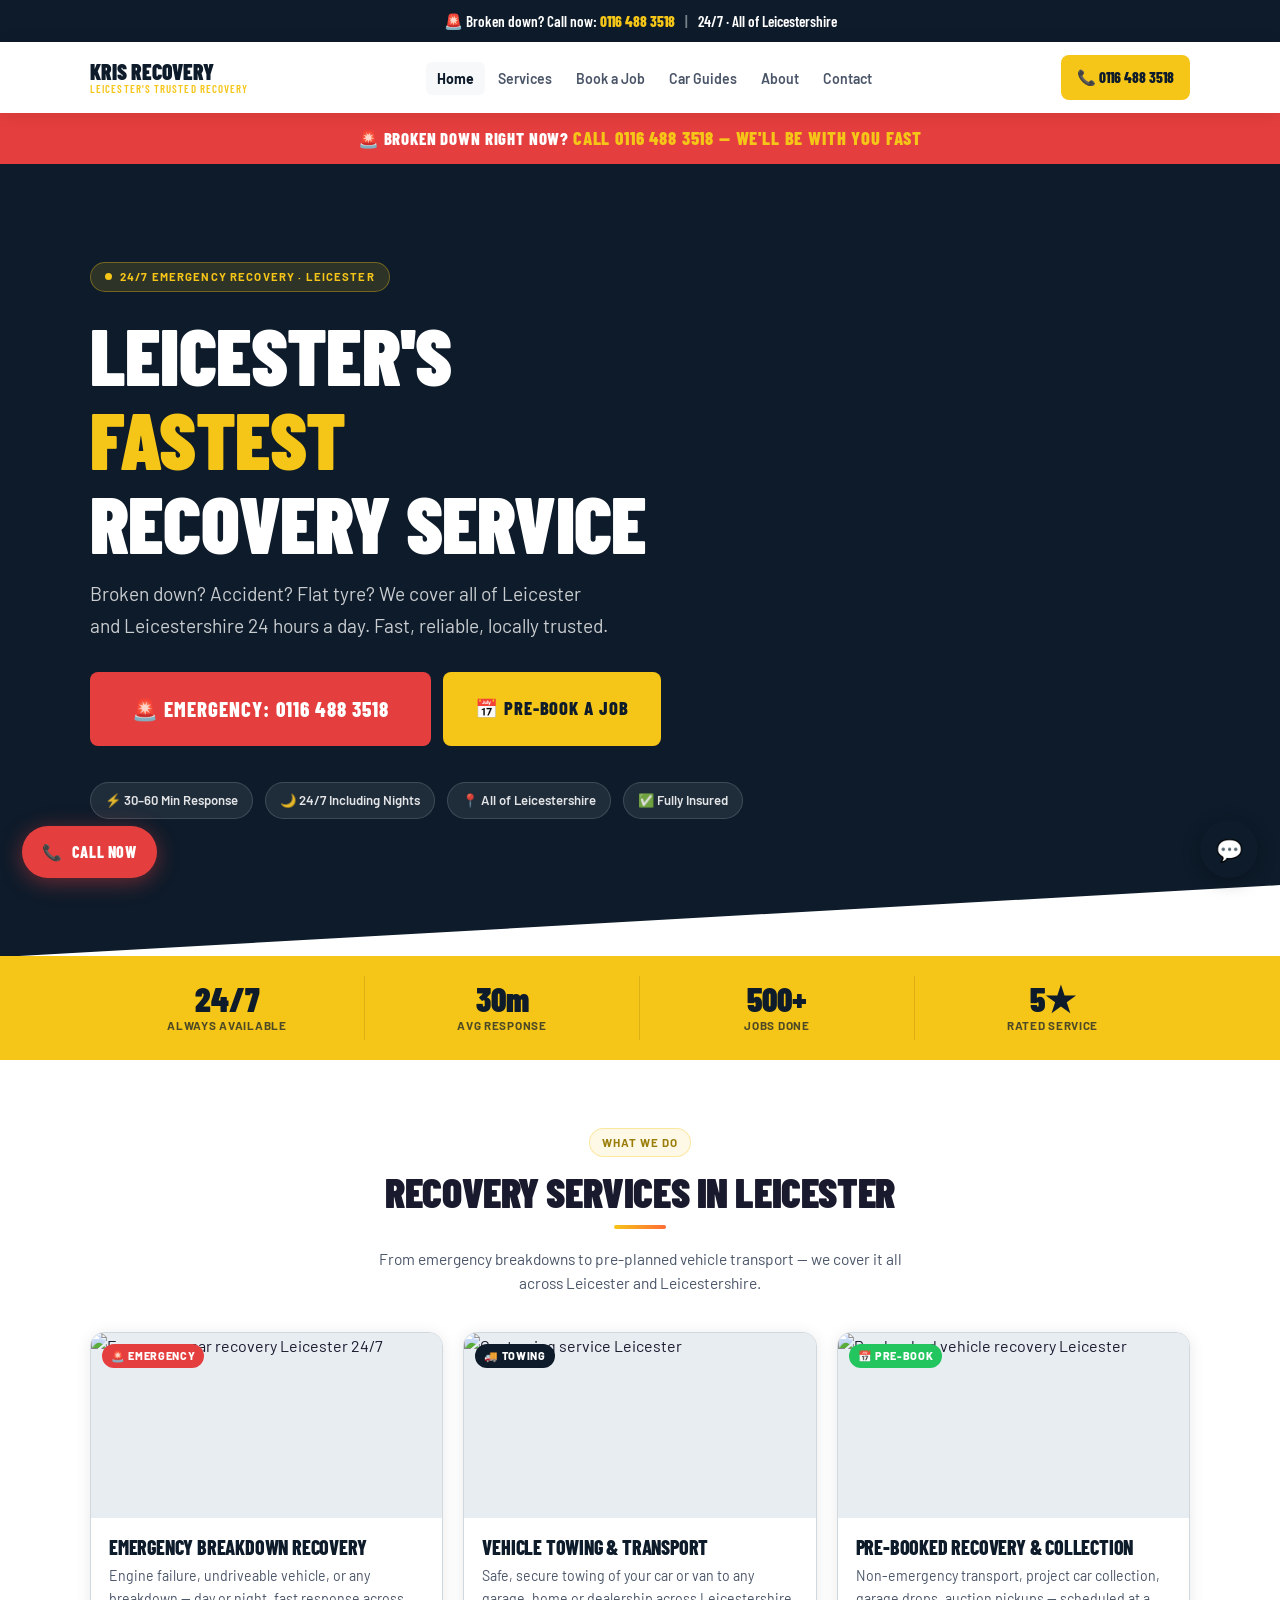
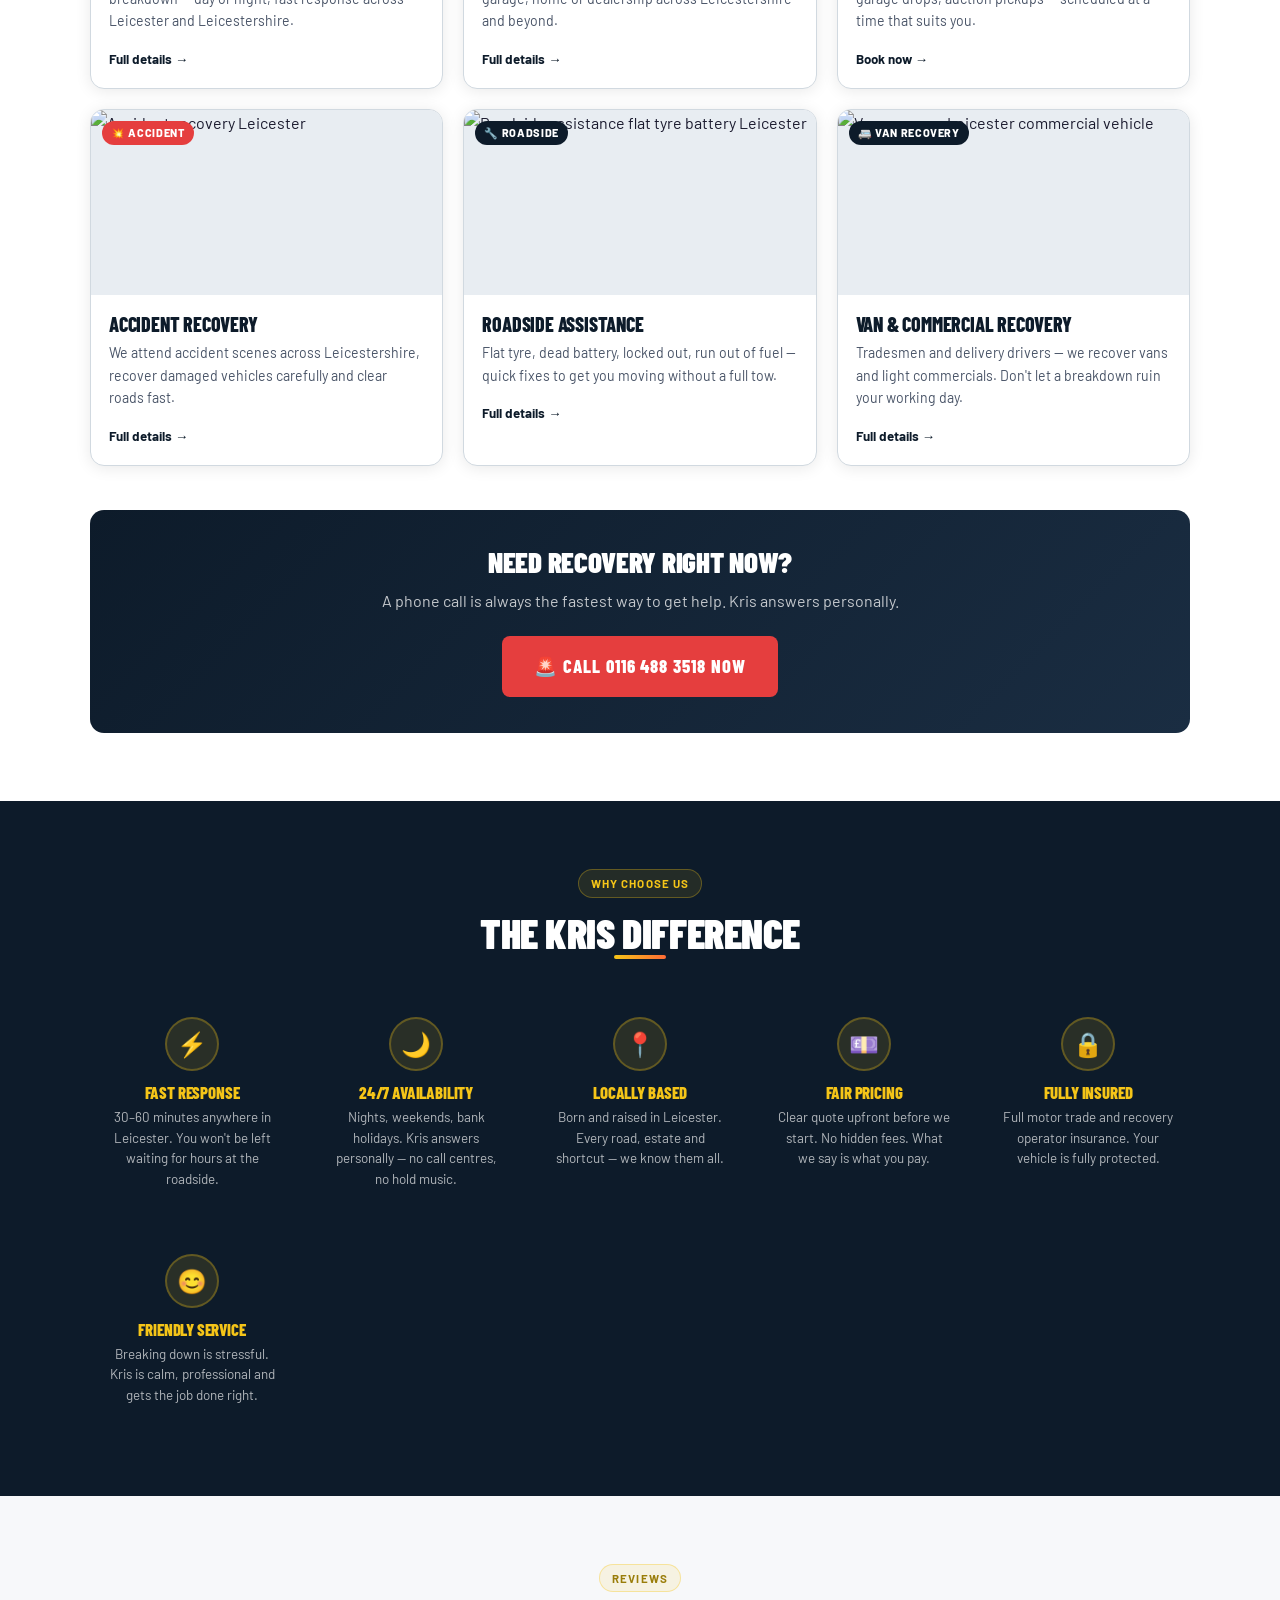
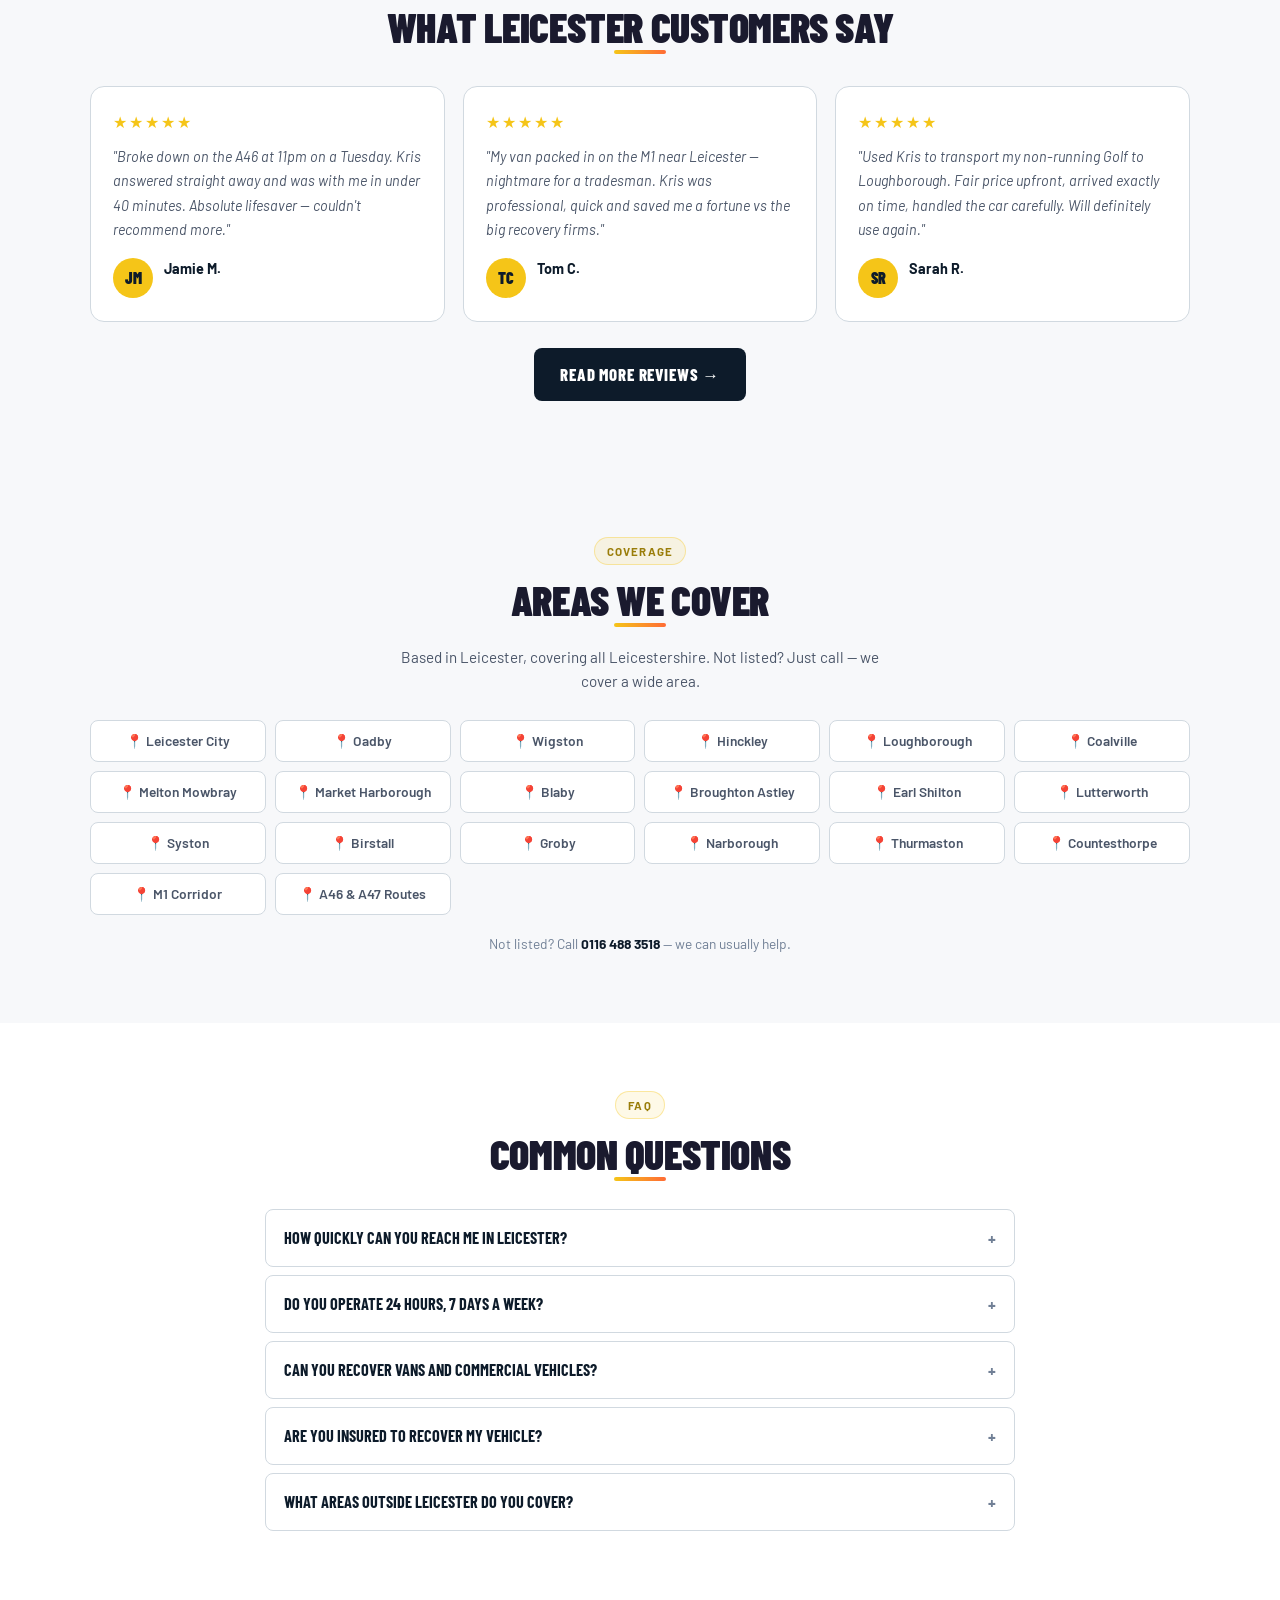
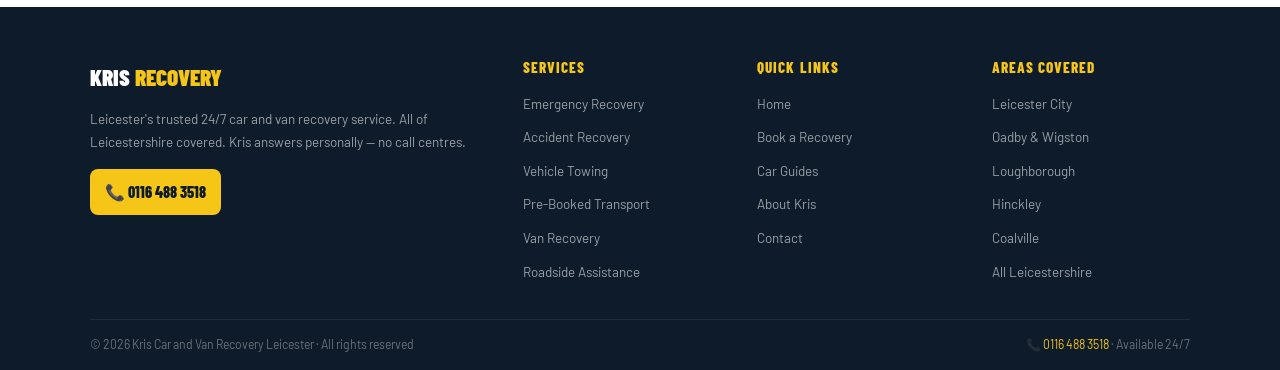
==== commit 93fd6f91: "Add files via upload" ====
--- a/index.html
+++ b/index.html
@@ -4,17 +4,80 @@
 <meta charset="UTF-8">
 <meta name="viewport" content="width=device-width, initial-scale=1.0, viewport-fit=cover">
 <meta name="theme-color" content="#0d1b2a">
-<title>Car &amp; Van Recovery Leicester | 24/7 Breakdown &amp; Towing | Kris Recovery — 07548 282598</title>
-<meta name="description" content="Kris Car &amp; Van Recovery Leicester — 24/7 emergency breakdown recovery, towing &amp; roadside assistance across Leicester and Leicestershire. Fast response. Call now: 07548 282598.">
+<title>Car &amp; Van Recovery Leicester | 24/7 Breakdown &amp; Towing | Call 0116 488 3518</title>
+<meta name="description" content="Kris Car &amp; Van Recovery Leicester — 24/7 emergency breakdown recovery, towing &amp; roadside assistance across Leicester and Leicestershire. Fast response. Call now: 0116 488 3518.">
 <meta name="keywords" content="car recovery Leicester, van recovery Leicester, breakdown recovery Leicester, 24 hour recovery Leicester, towing Leicester, roadside assistance Leicester, emergency breakdown Leicester, vehicle recovery Leicestershire, accident recovery Leicester, car breakdown Leicester, recovery truck Leicester">
 <meta name="robots" content="index, follow">
-<link rel="canonical" href="https://www.krisrecovery.co.uk/">
+<link rel="canonical" href="https://www.leicester-car-recovery.co.uk/">
 <meta property="og:title" content="Kris Car &amp; Van Recovery Leicester | 24/7 Breakdown &amp; Towing">
-<meta property="og:description" content="Broken down in Leicester? Call Kris — 07548 282598. Fast 24/7 recovery across all of Leicestershire.">
+<meta property="og:description" content="Broken down in Leicester? Call Kris — 0116 488 3518. Fast 24/7 recovery across all of Leicestershire.">
 <meta property="og:type" content="website">
-<meta property="og:url" content="https://www.krisrecovery.co.uk/">
+<meta property="og:url" content="https://www.leicester-car-recovery.co.uk/">
+<meta property="og:locale" content="en_GB">
+<meta name="twitter:card" content="summary_large_image">
+<meta name="twitter:title" content="Car & Van Recovery Leicester | 24/7 Breakdown & Towing | 0116 488 3518">
+<meta name="geo.region" content="GB-LEC">
+<meta name="geo.placename" content="Leicester">
+<meta name="geo.position" content="52.6369;-1.1398">
+<meta name="ICBM" content="52.6369, -1.1398">
 <script type="application/ld+json">
-{"@context":"https://schema.org","@type":"LocalBusiness","name":"Kris Car and Van Recovery Leicester","description":"24/7 car and van recovery, towing and breakdown assistance across Leicester and Leicestershire","telephone":"07548282598","url":"https://www.krisrecovery.co.uk","address":{"@type":"PostalAddress","addressLocality":"Leicester","addressRegion":"Leicestershire","addressCountry":"GB"},"geo":{"@type":"GeoCoordinates","latitude":"52.6369","longitude":"-1.1398"},"openingHours":"Mo-Su 00:00-24:00","areaServed":["Leicester","Leicestershire","Loughborough","Hinckley","Coalville","Melton Mowbray","Market Harborough","Oadby","Wigston"],"serviceType":["Car Recovery","Van Recovery","Towing","Breakdown Assistance","Accident Recovery","Roadside Assistance"],"priceRange":"££"}
+{
+  "@context": "https://schema.org",
+  "@type": "LocalBusiness",
+  "@id": "https://www.leicester-car-recovery.co.uk/#business",
+  "name": "Kris Car and Van Recovery Leicester",
+  "description": "24/7 car and van recovery, towing and breakdown assistance across Leicester and Leicestershire. Fast response, fully insured, locally based.",
+  "telephone": "01164883518",
+  "url": "https://www.leicester-car-recovery.co.uk",
+  "image": "https://images.unsplash.com/photo-1558618666-fcd25c85cd64?w=800&q=80",
+  "address": {
+    "@type": "PostalAddress",
+    "addressLocality": "Leicester",
+    "addressRegion": "Leicestershire",
+    "postalCode": "LE1",
+    "addressCountry": "GB"
+  },
+  "geo": {
+    "@type": "GeoCoordinates",
+    "latitude": "52.6369",
+    "longitude": "-1.1398"
+  },
+  "hasMap": "https://maps.google.com/?q=Leicester,Leicestershire",
+  "openingHours": "Mo-Su 00:00-24:00",
+  "openingHoursSpecification": {
+    "@type": "OpeningHoursSpecification",
+    "dayOfWeek": ["Monday","Tuesday","Wednesday","Thursday","Friday","Saturday","Sunday"],
+    "opens": "00:00",
+    "closes": "23:59"
+  },
+  "priceRange": "££",
+  "areaServed": [
+    {"@type":"City","name":"Leicester"},
+    {"@type":"AdministrativeArea","name":"Leicestershire"},
+    {"@type":"City","name":"Loughborough"},
+    {"@type":"City","name":"Hinckley"},
+    {"@type":"City","name":"Coalville"},
+    {"@type":"City","name":"Melton Mowbray"},
+    {"@type":"City","name":"Market Harborough"},
+    {"@type":"City","name":"Oadby"},
+    {"@type":"City","name":"Wigston"}
+  ],
+  "serviceType": ["Car Recovery","Van Recovery","Towing Service","Emergency Breakdown Recovery","Accident Recovery","Roadside Assistance","Vehicle Transport"],
+  "contactPoint": {
+    "@type": "ContactPoint",
+    "telephone": "01164883518",
+    "contactType": "customer service",
+    "areaServed": "GB",
+    "availableLanguage": "English",
+    "contactOption": "TollFree",
+    "hoursAvailable": {
+      "@type": "OpeningHoursSpecification",
+      "dayOfWeek": ["Monday","Tuesday","Wednesday","Thursday","Friday","Saturday","Sunday"],
+      "opens": "00:00",
+      "closes": "23:59"
+    }
+  }
+}
 </script>
 <script type="application/ld+json">
 {"@context":"https://schema.org","@type":"FAQPage","mainEntity":[{"@type":"Question","name":"How quickly can you reach me in Leicester?","acceptedAnswer":{"@type":"Answer","text":"We aim to reach you within 30–60 minutes anywhere in Leicester city and surrounding Leicestershire."}},{"@type":"Question","name":"Do you operate 24 hours a day?","acceptedAnswer":{"@type":"Answer","text":"Yes — 24 hours a day, 7 days a week including bank holidays and Christmas."}},{"@type":"Question","name":"Can you recover vans and commercial vehicles?","acceptedAnswer":{"@type":"Answer","text":"Yes. We recover cars, vans and light commercial vehicles across Leicester and Leicestershire."}}]}
@@ -26,7 +89,7 @@
 </head>
 <body>
 
-<div class="topbar">🚨 Broken down? Call now: <a href="tel:07548282598">07548 282598</a><span class="sep">|</span>24/7 · All of Leicestershire</div>
+<div class="topbar">🚨 Broken down? Call now: <a href="tel:01164883518">0116 488 3518</a><span class="sep">|</span>24/7 · All of Leicestershire</div>
 
 <nav class="site-nav">
   <div class="nav-inner">
@@ -39,7 +102,7 @@
       <li><a href="about.html">About</a></li>
       <li><a href="contact.html">Contact</a></li>
     </ul>
-    <a href="tel:07548282598" class="nav-phone">📞 07548 282598</a>
+    <a href="tel:01164883518" class="nav-phone">📞 0116 488 3518</a>
     <button class="hamburger" onclick="toggleMenu()" aria-label="Open menu"><span></span><span></span><span></span></button>
   </div>
 </nav>
@@ -55,10 +118,10 @@
   <a href="guides.html" onclick="toggleMenu()">Car Guides</a>
   <a href="about.html" onclick="toggleMenu()">About Us</a>
   <a href="contact.html" onclick="toggleMenu()">Contact</a>
-  <a href="tel:07548282598" class="mobile-call">🚨 Call Now: 07548 282598</a>
+  <a href="tel:01164883518" class="mobile-call">🚨 Call Now: 0116 488 3518</a>
 </nav>
 
-<div class="emg-strip">🚨 BROKEN DOWN RIGHT NOW? <a href="tel:07548282598">CALL 07548 282598 — WE'LL BE WITH YOU FAST</a></div>
+<div class="emg-strip">🚨 BROKEN DOWN RIGHT NOW? <a href="tel:01164883518">CALL 0116 488 3518 — WE'LL BE WITH YOU FAST</a></div>
 
 <!-- HERO -->
 <section style="position:relative;background:var(--navy);color:var(--white);overflow:hidden;min-height:88vh;display:flex;align-items:center;padding:0">
@@ -72,7 +135,7 @@
     <h1 style="font-size:clamp(2.6rem,7vw,5rem);font-weight:900;text-transform:uppercase;line-height:1.05;margin-bottom:14px;font-family:'Barlow Condensed',sans-serif">Leicester's<br><span style="color:var(--yellow)">Fastest</span><br>Recovery Service</h1>
     <p style="font-size:clamp(1rem,2vw,1.2rem);color:rgba(255,255,255,0.78);max-width:520px;margin-bottom:30px;line-height:1.68">Broken down? Accident? Flat tyre? We cover all of Leicester and Leicestershire 24 hours a day. Fast, reliable, locally trusted.</p>
     <div style="display:flex;gap:12px;flex-wrap:wrap;margin-bottom:36px">
-      <a href="tel:07548282598" class="btn btn-emergency btn-xl">🚨 Emergency: 07548 282598</a>
+      <a href="tel:01164883518" class="btn btn-emergency btn-xl">🚨 Emergency: 0116 488 3518</a>
       <a href="booking.html" class="btn btn-primary btn-lg">📅 Pre-Book a Job</a>
     </div>
     <div style="display:flex;gap:12px;flex-wrap:wrap">
@@ -129,7 +192,7 @@
         <div class="svc-body"><h3>Van &amp; Commercial Recovery</h3><p>Tradesmen and delivery drivers — we recover vans and light commercials. Don't let a breakdown ruin your working day.</p><a href="services.html" class="svc-link">Full details →</a></div>
       </div>
     </div>
-    <div class="highlight-box"><h3>Need Recovery Right Now?</h3><p>A phone call is always the fastest way to get help. Kris answers personally.</p><a href="tel:07548282598" class="btn btn-emergency btn-lg">🚨 Call 07548 282598 Now</a></div>
+    <div class="highlight-box"><h3>Need Recovery Right Now?</h3><p>A phone call is always the fastest way to get help. Kris answers personally.</p><a href="tel:01164883518" class="btn btn-emergency btn-lg">🚨 Call 0116 488 3518 Now</a></div>
   </div>
 </section>
 
@@ -187,7 +250,7 @@
       <div class="area-tag">📍 Narborough</div><div class="area-tag">📍 Thurmaston</div><div class="area-tag">📍 Countesthorpe</div>
       <div class="area-tag">📍 M1 Corridor</div><div class="area-tag">📍 A46 &amp; A47 Routes</div>
     </div>
-    <p style="text-align:center;margin-top:18px;font-size:0.86rem;color:var(--text3)">Not listed? Call <a href="tel:07548282598" style="color:var(--navy);font-weight:700">07548 282598</a> — we can usually help.</p>
+    <p style="text-align:center;margin-top:18px;font-size:0.86rem;color:var(--text3)">Not listed? Call <a href="tel:01164883518" style="color:var(--navy);font-weight:700">0116 488 3518</a> — we can usually help.</p>
   </div>
 </section>
 
@@ -213,26 +276,26 @@
 <footer class="site-footer">
   <div class="container">
     <div class="footer-grid">
-      <div class="footer-brand"><div class="footer-logo-txt">Kris <span>Recovery</span></div><p>Leicester's trusted 24/7 car and van recovery service. All of Leicestershire covered. Kris answers personally — no call centres.</p><a href="tel:07548282598" class="footer-phone-link">📞 07548 282598</a></div>
+      <div class="footer-brand"><div class="footer-logo-txt">Kris <span>Recovery</span></div><p>Leicester's trusted 24/7 car and van recovery service. All of Leicestershire covered. Kris answers personally — no call centres.</p><a href="tel:01164883518" class="footer-phone-link">📞 0116 488 3518</a></div>
       <div class="footer-col"><h4>Services</h4><ul><li><a href="services.html">Emergency Recovery</a></li><li><a href="services.html">Accident Recovery</a></li><li><a href="services.html">Vehicle Towing</a></li><li><a href="services.html">Pre-Booked Transport</a></li><li><a href="services.html">Van Recovery</a></li><li><a href="services.html">Roadside Assistance</a></li></ul></div>
       <div class="footer-col"><h4>Quick Links</h4><ul><li><a href="index.html">Home</a></li><li><a href="booking.html">Book a Recovery</a></li><li><a href="guides.html">Car Guides</a></li><li><a href="about.html">About Kris</a></li><li><a href="contact.html">Contact</a></li></ul></div>
       <div class="footer-col"><h4>Areas Covered</h4><ul><li><a href="index.html">Leicester City</a></li><li><a href="index.html">Oadby &amp; Wigston</a></li><li><a href="index.html">Loughborough</a></li><li><a href="index.html">Hinckley</a></li><li><a href="index.html">Coalville</a></li><li><a href="index.html">All Leicestershire</a></li></ul></div>
     </div>
-    <div class="footer-bottom"><div>© 2026 Kris Car and Van Recovery Leicester · All rights reserved</div><div>📞 <a href="tel:07548282598">07548 282598</a> · Available 24/7</div></div>
+    <div class="footer-bottom"><div>© 2026 Kris Car and Van Recovery Leicester · All rights reserved</div><div>📞 <a href="tel:01164883518">0116 488 3518</a> · Available 24/7</div></div>
   </div>
 </footer>
 
-<a href="tel:07548282598" class="float-call" aria-label="Call Kris Recovery now">📞 <span class="fl-label">Call Now</span></a>
+<a href="tel:01164883518" class="float-call" aria-label="Call Kris Recovery now">📞 <span class="fl-label">Call Now</span></a>
 
 <button class="chat-fab" onclick="toggleChat()" aria-label="Open chat">💬<span class="chat-fab-badge" id="chatBadge"></span></button>
 <div class="chat-window" id="chatWindow">
   <div class="chat-head"><div class="chat-av">K</div><div class="chat-head-info"><div class="chat-hn">Kris — Recovery Leicester</div><div class="chat-hs">Usually replies within minutes</div></div><button class="chat-close" onclick="toggleChat()">✕</button></div>
-  <div class="chat-msgs" id="chatMsgs"><div class="cmsg bot">Hi there 👋 I'm Kris. Need a recovery or have a question?</div><div class="cmsg bot">For emergencies always call <strong>07548 282598</strong> — much faster!</div></div>
-  <a href="https://wa.me/447548282598" target="_blank" rel="noopener" class="chat-wa">💬 Continue on WhatsApp</a>
+  <div class="chat-msgs" id="chatMsgs"><div class="cmsg bot">Hi there 👋 I'm Kris. Need a recovery or have a question?</div><div class="cmsg bot">For emergencies always call <strong>0116 488 3518</strong> — much faster!</div></div>
+  <a href="https://wa.me/441164883518" target="_blank" rel="noopener noreferrer" rel="noopener noreferrer" class="chat-wa">💬 Continue on WhatsApp</a>
   <div class="chat-inp-wrap"><input type="text" class="chat-inp" id="chatInput" placeholder="Type a message..." aria-label="Chat message"><button class="chat-send" onclick="sendChat()">→</button></div>
 </div>
 
-<div class="modal-overlay" id="bookingModal"><div class="modal-box"><div class="modal-ico">✅</div><h3>Booking Request Sent!</h3><p>Kris will call or text you shortly to confirm your slot. For urgent jobs call <strong>07548 282598</strong> directly.</p><button class="modal-close" onclick="closeModal('bookingModal')">Close</button></div></div>
+<div class="modal-overlay" id="bookingModal"><div class="modal-box"><div class="modal-ico">✅</div><h3>Booking Request Sent!</h3><p>Kris will call or text you shortly to confirm your slot. For urgent jobs call <strong>0116 488 3518</strong> directly.</p><button class="modal-close" onclick="closeModal('bookingModal')">Close</button></div></div>
 
 <script src="main.js"></script>
 </body>
--- a/style.css
+++ b/style.css
@@ -243,6 +243,7 @@
   background: var(--white); border-radius: var(--r2);
   box-shadow: var(--shadow2); padding: 26px;
   border-top: 4px solid var(--yellow);
+  min-width: 0; width: 100%; overflow: hidden;
 }
 .form-card-title { font-family: 'Barlow Condensed', sans-serif; font-size: 1.45rem; font-weight: 900; text-transform: uppercase; color: var(--navy); margin-bottom: 18px; }
 .form-group { margin-bottom: 13px; }
@@ -250,9 +251,10 @@
 .form-group input,
 .form-group select,
 .form-group textarea {
-  width: 100%; padding: 11px 13px; border: 1.5px solid var(--border);
+  width: 100%; max-width: 100%; padding: 11px 13px; border: 1.5px solid var(--border);
   border-radius: var(--r); font-size: 0.94rem; color: var(--text);
   background: var(--white); transition: border-color 0.18s; appearance: none;
+  box-sizing: border-box;
 }
 .form-group input:focus,
 .form-group select:focus,
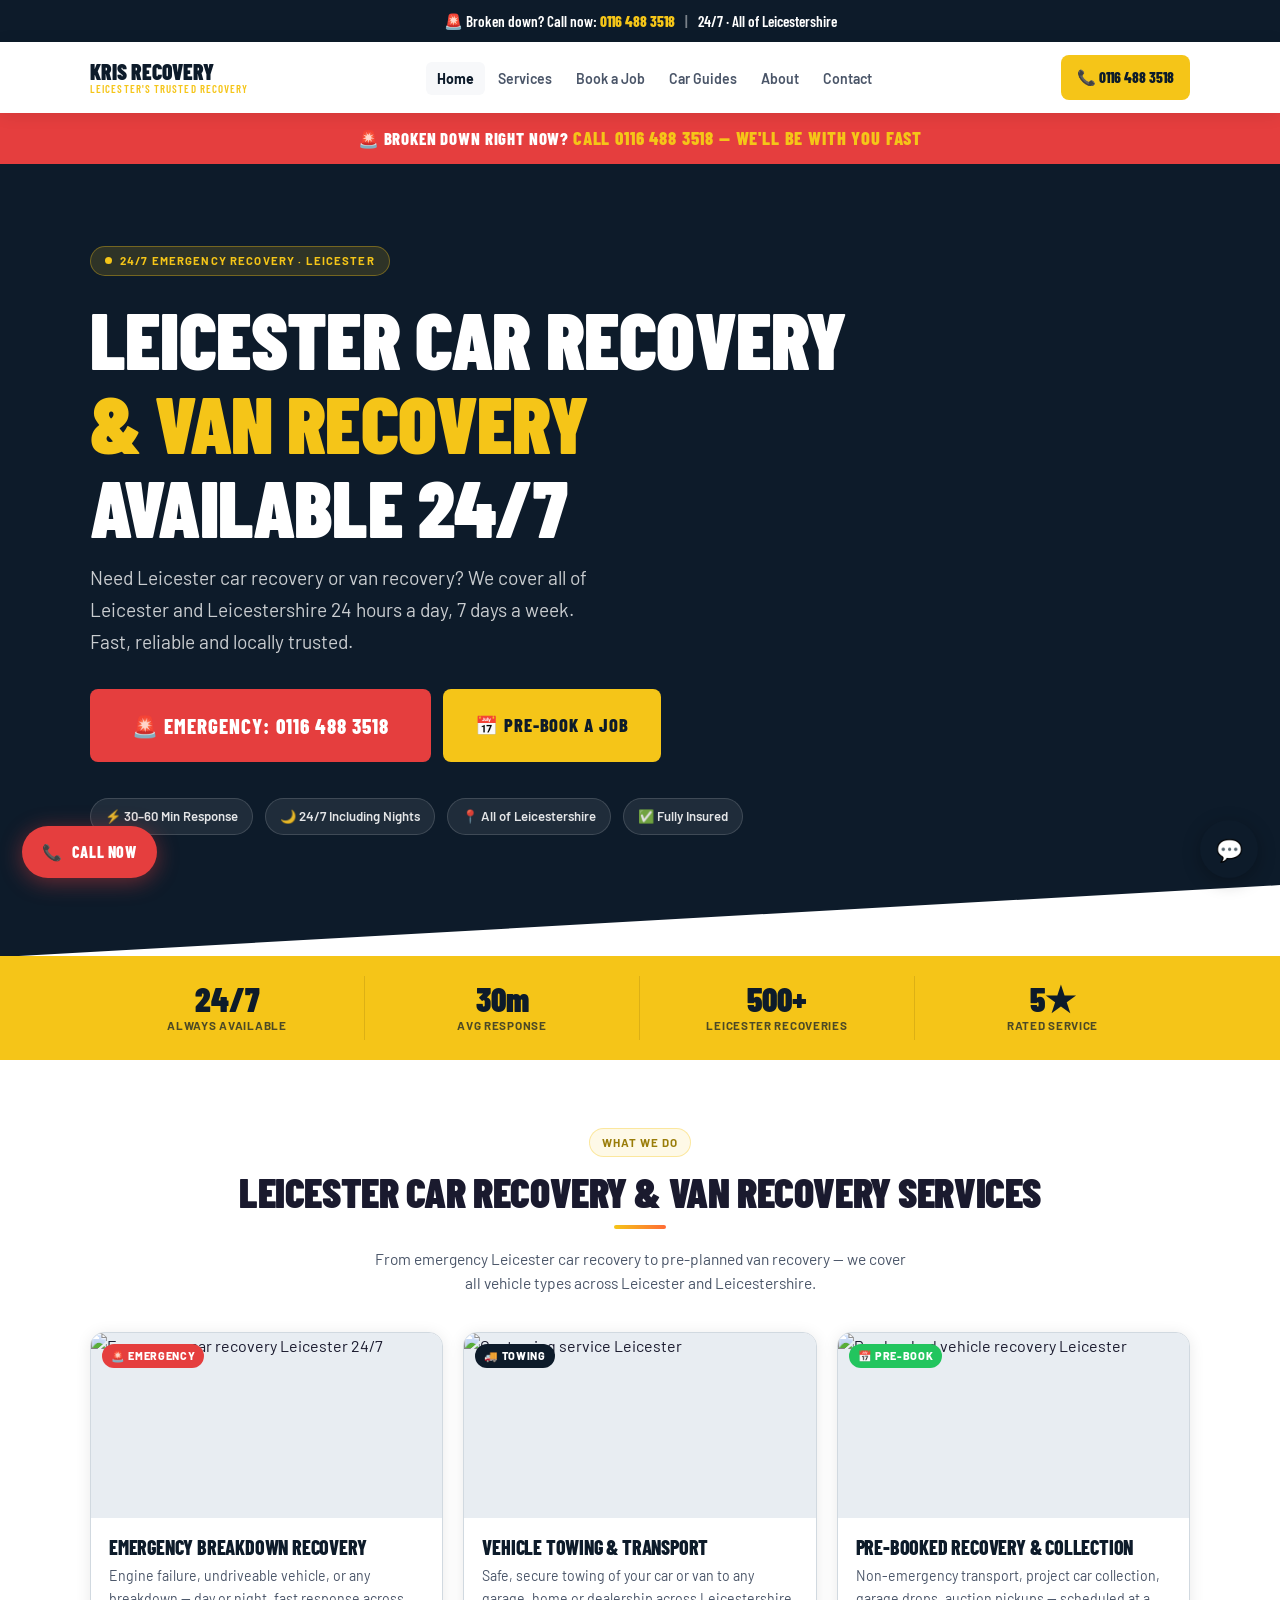
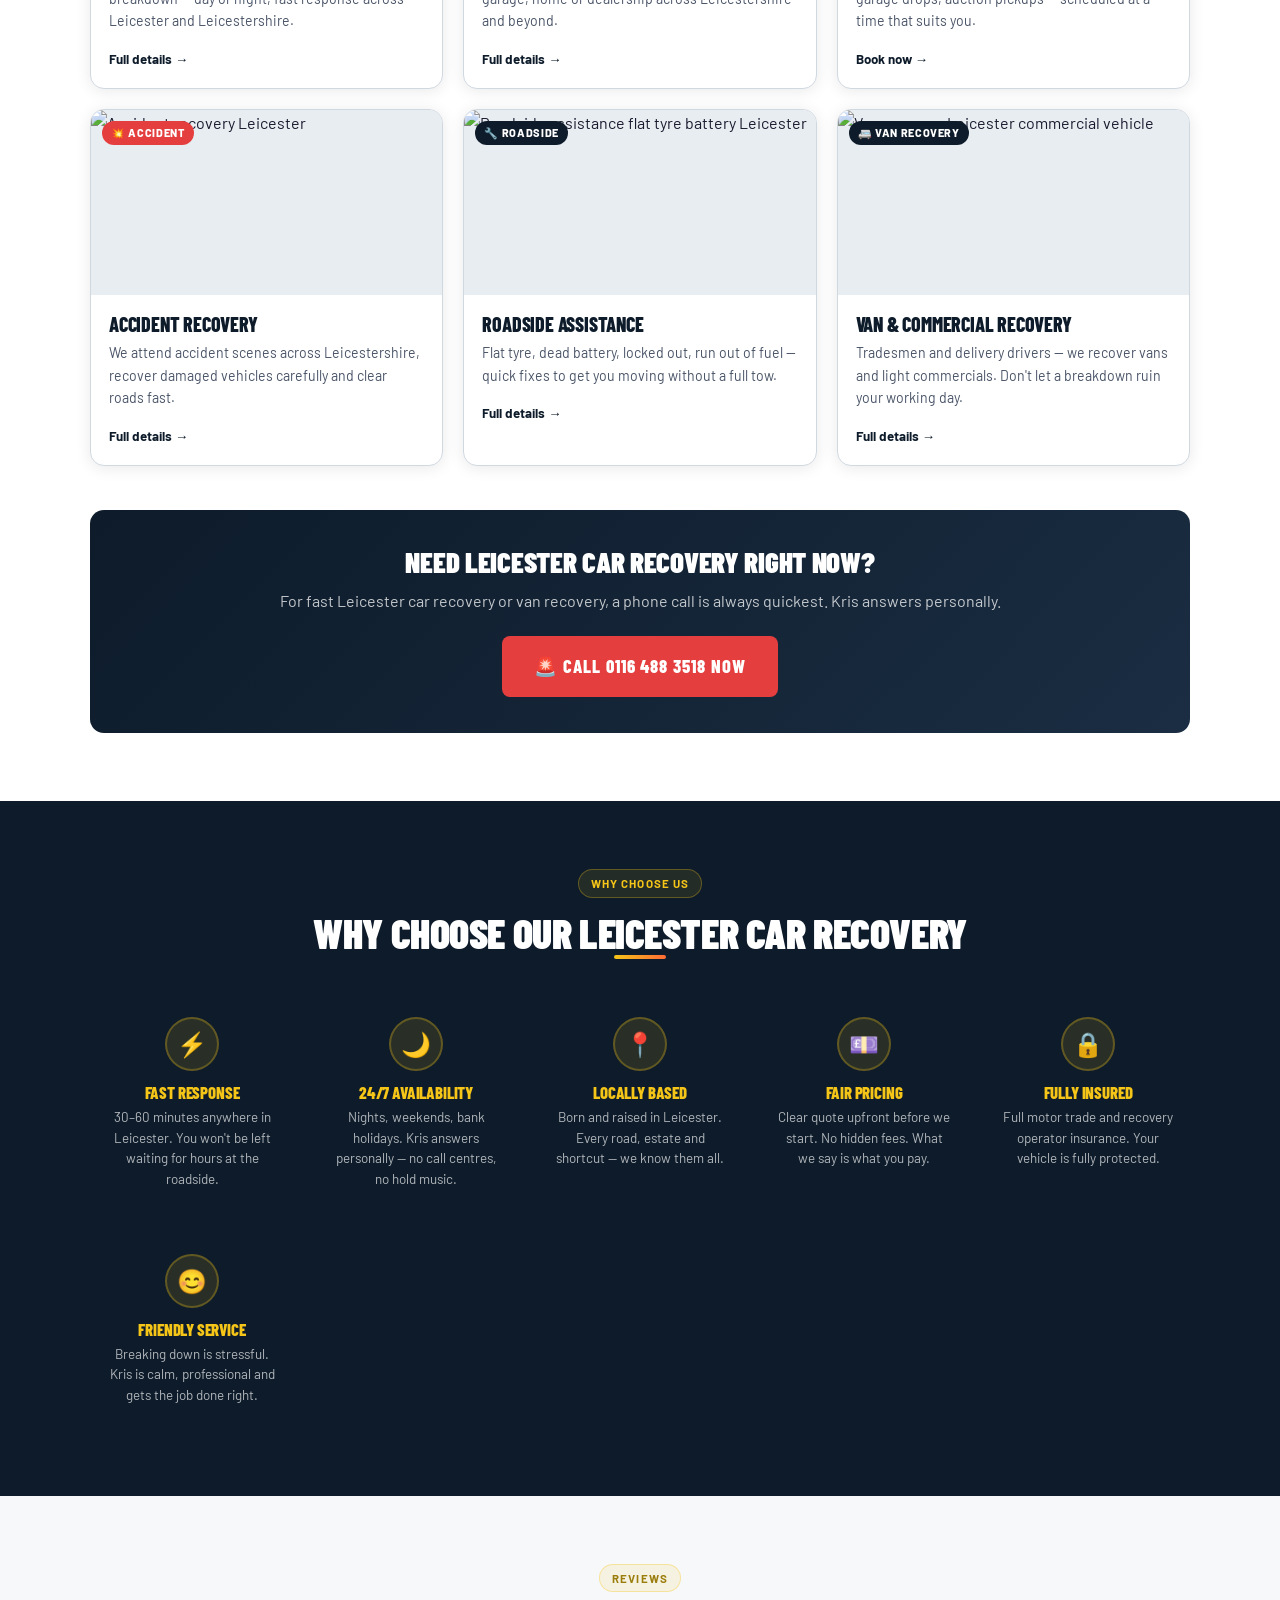
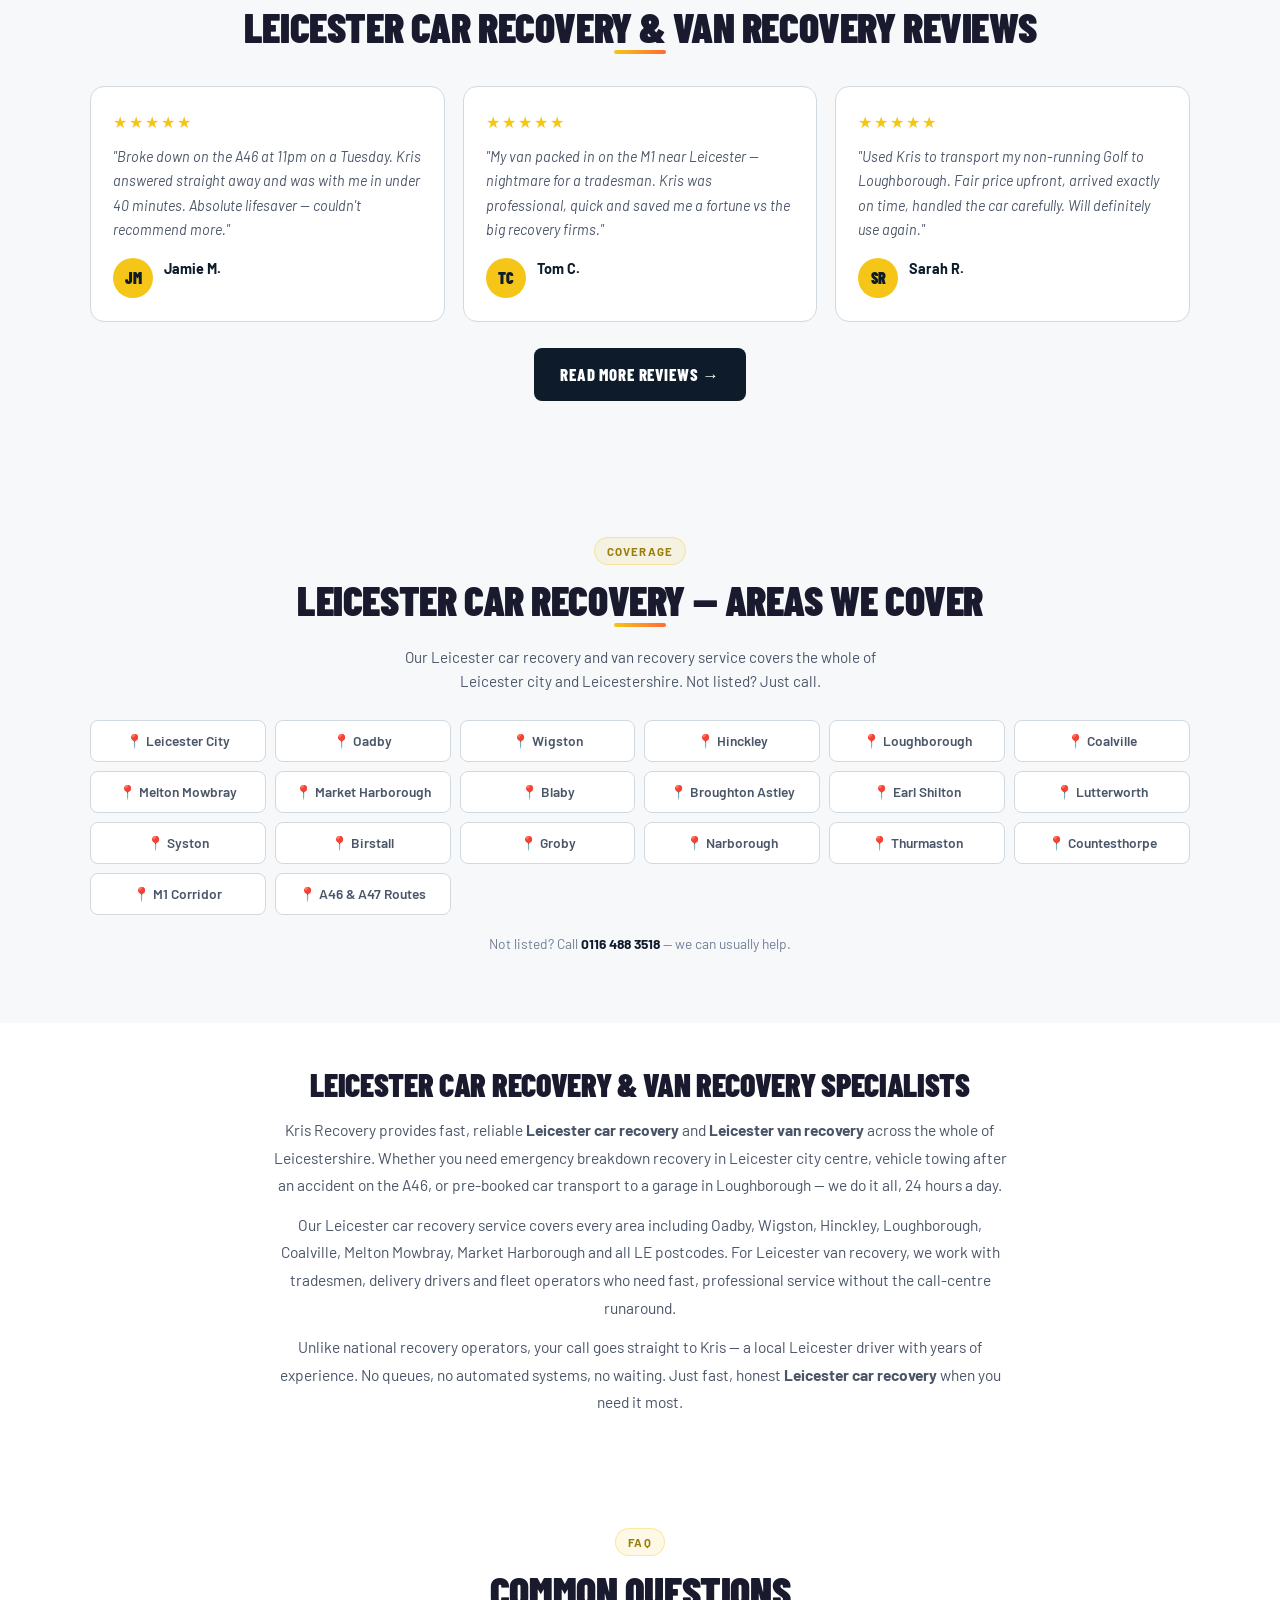
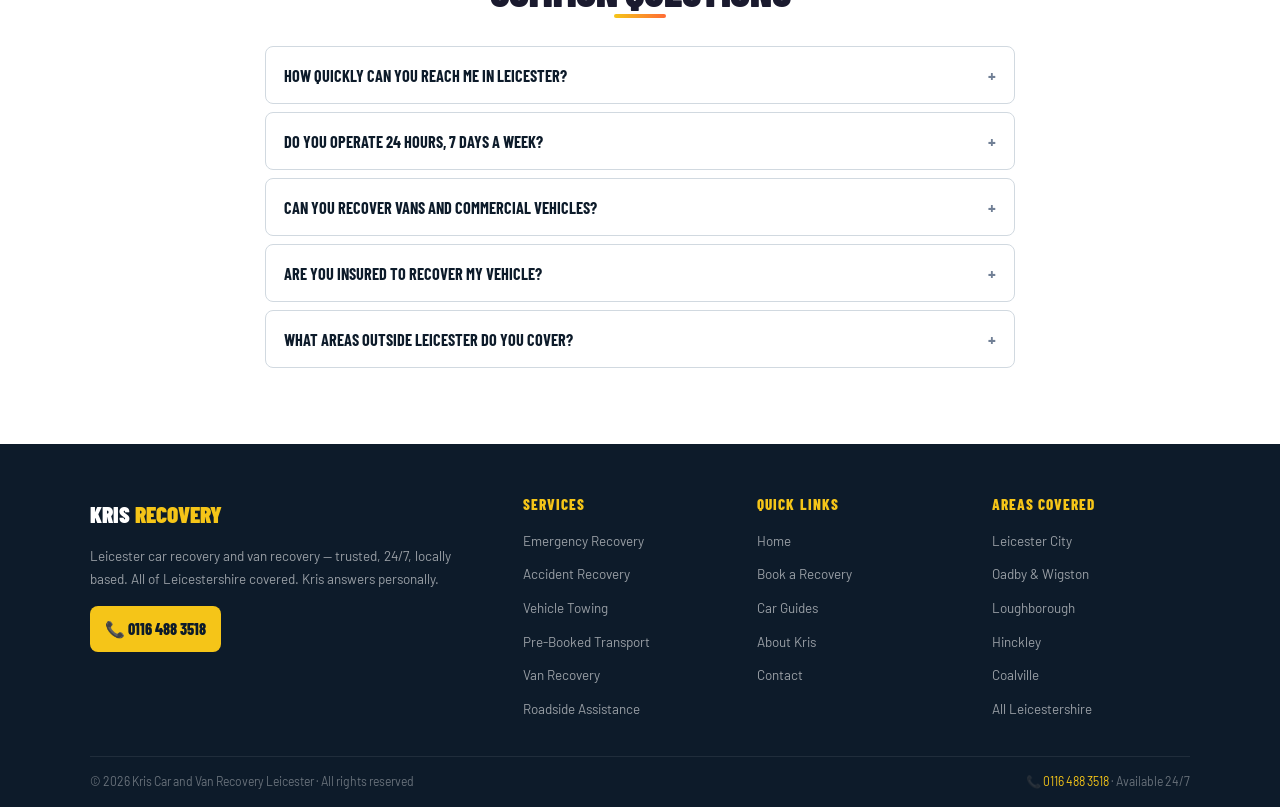
==== commit 98d6ca56: "Add files via upload" ====
--- a/index.html
+++ b/index.html
@@ -4,13 +4,17 @@
 <meta charset="UTF-8">
 <meta name="viewport" content="width=device-width, initial-scale=1.0, viewport-fit=cover">
 <meta name="theme-color" content="#0d1b2a">
-<title>Car &amp; Van Recovery Leicester | 24/7 Breakdown &amp; Towing | Call 0116 488 3518</title>
-<meta name="description" content="Kris Car &amp; Van Recovery Leicester — 24/7 emergency breakdown recovery, towing &amp; roadside assistance across Leicester and Leicestershire. Fast response. Call now: 0116 488 3518.">
-<meta name="keywords" content="car recovery Leicester, van recovery Leicester, breakdown recovery Leicester, 24 hour recovery Leicester, towing Leicester, roadside assistance Leicester, emergency breakdown Leicester, vehicle recovery Leicestershire, accident recovery Leicester, car breakdown Leicester, recovery truck Leicester">
+<link rel="icon" type="image/svg+xml" href="favicon.svg">
+<link rel="icon" type="image/svg+xml" sizes="32x32" href="favicon-32.svg">
+<link rel="apple-touch-icon" href="favicon.svg">
+<meta name="msapplication-TileColor" content="#0d1b2a">
+<title>Leicester Car Recovery &amp; Leicester Van Recovery | 24/7 Breakdown &amp; Towing | 0116 488 3518</title>
+<meta name="description" content="Leicester Car Recovery &amp; Leicester Van Recovery — 24/7 emergency breakdown, towing &amp; roadside assistance. Fast response across all of Leicestershire. Call Kris: 0116 488 3518.">
+<meta name="keywords" content="Leicester Car Recovery, Leicester Van Recovery, car recovery Leicester, van recovery Leicester, 24 hour car recovery Leicester, breakdown recovery Leicester, towing Leicester, emergency car recovery Leicester, vehicle recovery Leicester, accident recovery Leicester, roadside assistance Leicester, recovery truck Leicester, breakdown service Leicester, cheap car recovery Leicester, local car recovery Leicester, recovery near me Leicester">
 <meta name="robots" content="index, follow">
 <link rel="canonical" href="https://www.leicester-car-recovery.co.uk/">
-<meta property="og:title" content="Kris Car &amp; Van Recovery Leicester | 24/7 Breakdown &amp; Towing">
-<meta property="og:description" content="Broken down in Leicester? Call Kris — 0116 488 3518. Fast 24/7 recovery across all of Leicestershire.">
+<meta property="og:title" content="Leicester Car Recovery &amp; Van Recovery | 24/7 | 0116 488 3518">
+<meta property="og:description" content="Need Leicester Car Recovery or Leicester Van Recovery? Call Kris 24/7 on 0116 488 3518. Fast response across all of Leicestershire.">
 <meta property="og:type" content="website">
 <meta property="og:url" content="https://www.leicester-car-recovery.co.uk/">
 <meta property="og:locale" content="en_GB">
@@ -132,8 +136,8 @@
       <span style="width:7px;height:7px;border-radius:50%;background:var(--yellow);animation:emg-pulse 1.8s infinite;display:inline-block"></span>
       24/7 Emergency Recovery · Leicester
     </div>
-    <h1 style="font-size:clamp(2.6rem,7vw,5rem);font-weight:900;text-transform:uppercase;line-height:1.05;margin-bottom:14px;font-family:'Barlow Condensed',sans-serif">Leicester's<br><span style="color:var(--yellow)">Fastest</span><br>Recovery Service</h1>
-    <p style="font-size:clamp(1rem,2vw,1.2rem);color:rgba(255,255,255,0.78);max-width:520px;margin-bottom:30px;line-height:1.68">Broken down? Accident? Flat tyre? We cover all of Leicester and Leicestershire 24 hours a day. Fast, reliable, locally trusted.</p>
+    <h1 style="font-size:clamp(2.6rem,7vw,5rem);font-weight:900;text-transform:uppercase;line-height:1.05;margin-bottom:14px;font-family:'Barlow Condensed',sans-serif">Leicester Car Recovery<br><span style="color:var(--yellow)">&amp; Van Recovery</span><br>Available 24/7</h1>
+    <p style="font-size:clamp(1rem,2vw,1.2rem);color:rgba(255,255,255,0.78);max-width:520px;margin-bottom:30px;line-height:1.68">Need Leicester car recovery or van recovery? We cover all of Leicester and Leicestershire 24 hours a day, 7 days a week. Fast, reliable and locally trusted.</p>
     <div style="display:flex;gap:12px;flex-wrap:wrap;margin-bottom:36px">
       <a href="tel:01164883518" class="btn btn-emergency btn-xl">🚨 Emergency: 0116 488 3518</a>
       <a href="booking.html" class="btn btn-primary btn-lg">📅 Pre-Book a Job</a>
@@ -152,7 +156,7 @@
   <div class="stat-grid">
     <div class="stat-item"><div class="stat-num">24/7</div><div class="stat-lbl">Always Available</div></div>
     <div class="stat-item"><div class="stat-num">30m</div><div class="stat-lbl">Avg Response</div></div>
-    <div class="stat-item"><div class="stat-num">500+</div><div class="stat-lbl">Jobs Done</div></div>
+    <div class="stat-item"><div class="stat-num">500+</div><div class="stat-lbl">Leicester Recoveries</div></div>
     <div class="stat-item"><div class="stat-num">5★</div><div class="stat-lbl">Rated Service</div></div>
   </div>
 </div>
@@ -162,9 +166,9 @@
   <div class="container">
     <div style="text-align:center;margin-bottom:36px">
       <div class="section-label">What We Do</div>
-      <h2 style="font-family:'Barlow Condensed',sans-serif;font-size:clamp(1.8rem,3.5vw,2.6rem);font-weight:900;text-transform:uppercase;margin-bottom:10px">Recovery Services in Leicester</h2>
-      <div class="section-divider center"></div>
-      <p style="color:var(--text2);max-width:540px;margin:0 auto;font-size:0.97rem">From emergency breakdowns to pre-planned vehicle transport — we cover it all across Leicester and Leicestershire.</p>
+      <h2 style="font-family:'Barlow Condensed',sans-serif;font-size:clamp(1.8rem,3.5vw,2.6rem);font-weight:900;text-transform:uppercase;margin-bottom:10px">Leicester Car Recovery &amp; Van Recovery Services</h2>
+      <div class="section-divider center"></div>
+      <p style="color:var(--text2);max-width:540px;margin:0 auto;font-size:0.97rem">From emergency Leicester car recovery to pre-planned van recovery — we cover all vehicle types across Leicester and Leicestershire.</p>
     </div>
     <div class="svc-grid">
       <div class="svc-card">
@@ -192,7 +196,7 @@
         <div class="svc-body"><h3>Van &amp; Commercial Recovery</h3><p>Tradesmen and delivery drivers — we recover vans and light commercials. Don't let a breakdown ruin your working day.</p><a href="services.html" class="svc-link">Full details →</a></div>
       </div>
     </div>
-    <div class="highlight-box"><h3>Need Recovery Right Now?</h3><p>A phone call is always the fastest way to get help. Kris answers personally.</p><a href="tel:01164883518" class="btn btn-emergency btn-lg">🚨 Call 0116 488 3518 Now</a></div>
+    <div class="highlight-box"><h3>Need Leicester Car Recovery Right Now?</h3><p>For fast Leicester car recovery or van recovery, a phone call is always quickest. Kris answers personally.</p><a href="tel:01164883518" class="btn btn-emergency btn-lg">🚨 Call 0116 488 3518 Now</a></div>
   </div>
 </section>
 
@@ -201,7 +205,7 @@
   <div class="container">
     <div style="text-align:center;margin-bottom:8px">
       <div class="section-label" style="background:rgba(245,197,24,0.1);border-color:rgba(245,197,24,0.3);color:var(--yellow)">Why Choose Us</div>
-      <h2 style="font-family:'Barlow Condensed',sans-serif;font-size:clamp(1.8rem,3.5vw,2.6rem);font-weight:900;text-transform:uppercase;color:var(--white)">The Kris Difference</h2>
+      <h2 style="font-family:'Barlow Condensed',sans-serif;font-size:clamp(1.8rem,3.5vw,2.6rem);font-weight:900;text-transform:uppercase;color:var(--white)">Why Choose Our Leicester Car Recovery</h2>
       <div class="section-divider center"></div>
     </div>
     <div class="why-grid">
@@ -220,7 +224,7 @@
   <div class="container">
     <div style="text-align:center;margin-bottom:32px">
       <div class="section-label">Reviews</div>
-      <h2 style="font-family:'Barlow Condensed',sans-serif;font-size:clamp(1.8rem,3.5vw,2.6rem);font-weight:900;text-transform:uppercase">What Leicester Customers Say</h2>
+      <h2 style="font-family:'Barlow Condensed',sans-serif;font-size:clamp(1.8rem,3.5vw,2.6rem);font-weight:900;text-transform:uppercase">Leicester Car Recovery &amp; Van Recovery Reviews</h2>
       <div class="section-divider center"></div>
     </div>
     <div class="testimonials-grid">
@@ -237,9 +241,9 @@
   <div class="container">
     <div style="text-align:center;margin-bottom:8px">
       <div class="section-label">Coverage</div>
-      <h2 style="font-family:'Barlow Condensed',sans-serif;font-size:clamp(1.8rem,3.5vw,2.6rem);font-weight:900;text-transform:uppercase">Areas We Cover</h2>
-      <div class="section-divider center"></div>
-      <p style="color:var(--text2);max-width:500px;margin:0 auto 24px;font-size:0.95rem">Based in Leicester, covering all Leicestershire. Not listed? Just call — we cover a wide area.</p>
+      <h2 style="font-family:'Barlow Condensed',sans-serif;font-size:clamp(1.8rem,3.5vw,2.6rem);font-weight:900;text-transform:uppercase">Leicester Car Recovery — Areas We Cover</h2>
+      <div class="section-divider center"></div>
+      <p style="color:var(--text2);max-width:500px;margin:0 auto 24px;font-size:0.95rem">Our Leicester car recovery and van recovery service covers the whole of Leicester city and Leicestershire. Not listed? Just call.</p>
     </div>
     <div class="areas-grid">
       <div class="area-tag">📍 Leicester City</div><div class="area-tag">📍 Oadby</div><div class="area-tag">📍 Wigston</div>
@@ -254,6 +258,23 @@
   </div>
 </section>
 
+
+<!-- SEO: Leicester Car Recovery keyword section -->
+<section style="background:var(--white);padding:44px 0">
+  <div class="container--sm" style="text-align:center">
+    <h2 style="font-family:'Barlow Condensed',sans-serif;font-size:clamp(1.5rem,3vw,2rem);font-weight:900;text-transform:uppercase;margin-bottom:14px">Leicester Car Recovery &amp; Van Recovery Specialists</h2>
+    <p style="color:var(--text2);line-height:1.78;font-size:0.97rem;margin-bottom:12px">
+      Kris Recovery provides fast, reliable <strong>Leicester car recovery</strong> and <strong>Leicester van recovery</strong> across the whole of Leicestershire. Whether you need emergency breakdown recovery in Leicester city centre, vehicle towing after an accident on the A46, or pre-booked car transport to a garage in Loughborough — we do it all, 24 hours a day.
+    </p>
+    <p style="color:var(--text2);line-height:1.78;font-size:0.97rem;margin-bottom:12px">
+      Our Leicester car recovery service covers every area including Oadby, Wigston, Hinckley, Loughborough, Coalville, Melton Mowbray, Market Harborough and all LE postcodes. For Leicester van recovery, we work with tradesmen, delivery drivers and fleet operators who need fast, professional service without the call-centre runaround.
+    </p>
+    <p style="color:var(--text2);line-height:1.78;font-size:0.97rem">
+      Unlike national recovery operators, your call goes straight to Kris — a local Leicester driver with years of experience. No queues, no automated systems, no waiting. Just fast, honest <strong>Leicester car recovery</strong> when you need it most.
+    </p>
+  </div>
+</section>
+
 <!-- FAQ -->
 <section>
   <div class="container">
@@ -276,7 +297,7 @@
 <footer class="site-footer">
   <div class="container">
     <div class="footer-grid">
-      <div class="footer-brand"><div class="footer-logo-txt">Kris <span>Recovery</span></div><p>Leicester's trusted 24/7 car and van recovery service. All of Leicestershire covered. Kris answers personally — no call centres.</p><a href="tel:01164883518" class="footer-phone-link">📞 0116 488 3518</a></div>
+      <div class="footer-brand"><div class="footer-logo-txt">Kris <span>Recovery</span></div><p>Leicester car recovery and van recovery — trusted, 24/7, locally based. All of Leicestershire covered. Kris answers personally.</p><a href="tel:01164883518" class="footer-phone-link">📞 0116 488 3518</a></div>
       <div class="footer-col"><h4>Services</h4><ul><li><a href="services.html">Emergency Recovery</a></li><li><a href="services.html">Accident Recovery</a></li><li><a href="services.html">Vehicle Towing</a></li><li><a href="services.html">Pre-Booked Transport</a></li><li><a href="services.html">Van Recovery</a></li><li><a href="services.html">Roadside Assistance</a></li></ul></div>
       <div class="footer-col"><h4>Quick Links</h4><ul><li><a href="index.html">Home</a></li><li><a href="booking.html">Book a Recovery</a></li><li><a href="guides.html">Car Guides</a></li><li><a href="about.html">About Kris</a></li><li><a href="contact.html">Contact</a></li></ul></div>
       <div class="footer-col"><h4>Areas Covered</h4><ul><li><a href="index.html">Leicester City</a></li><li><a href="index.html">Oadby &amp; Wigston</a></li><li><a href="index.html">Loughborough</a></li><li><a href="index.html">Hinckley</a></li><li><a href="index.html">Coalville</a></li><li><a href="index.html">All Leicestershire</a></li></ul></div>
